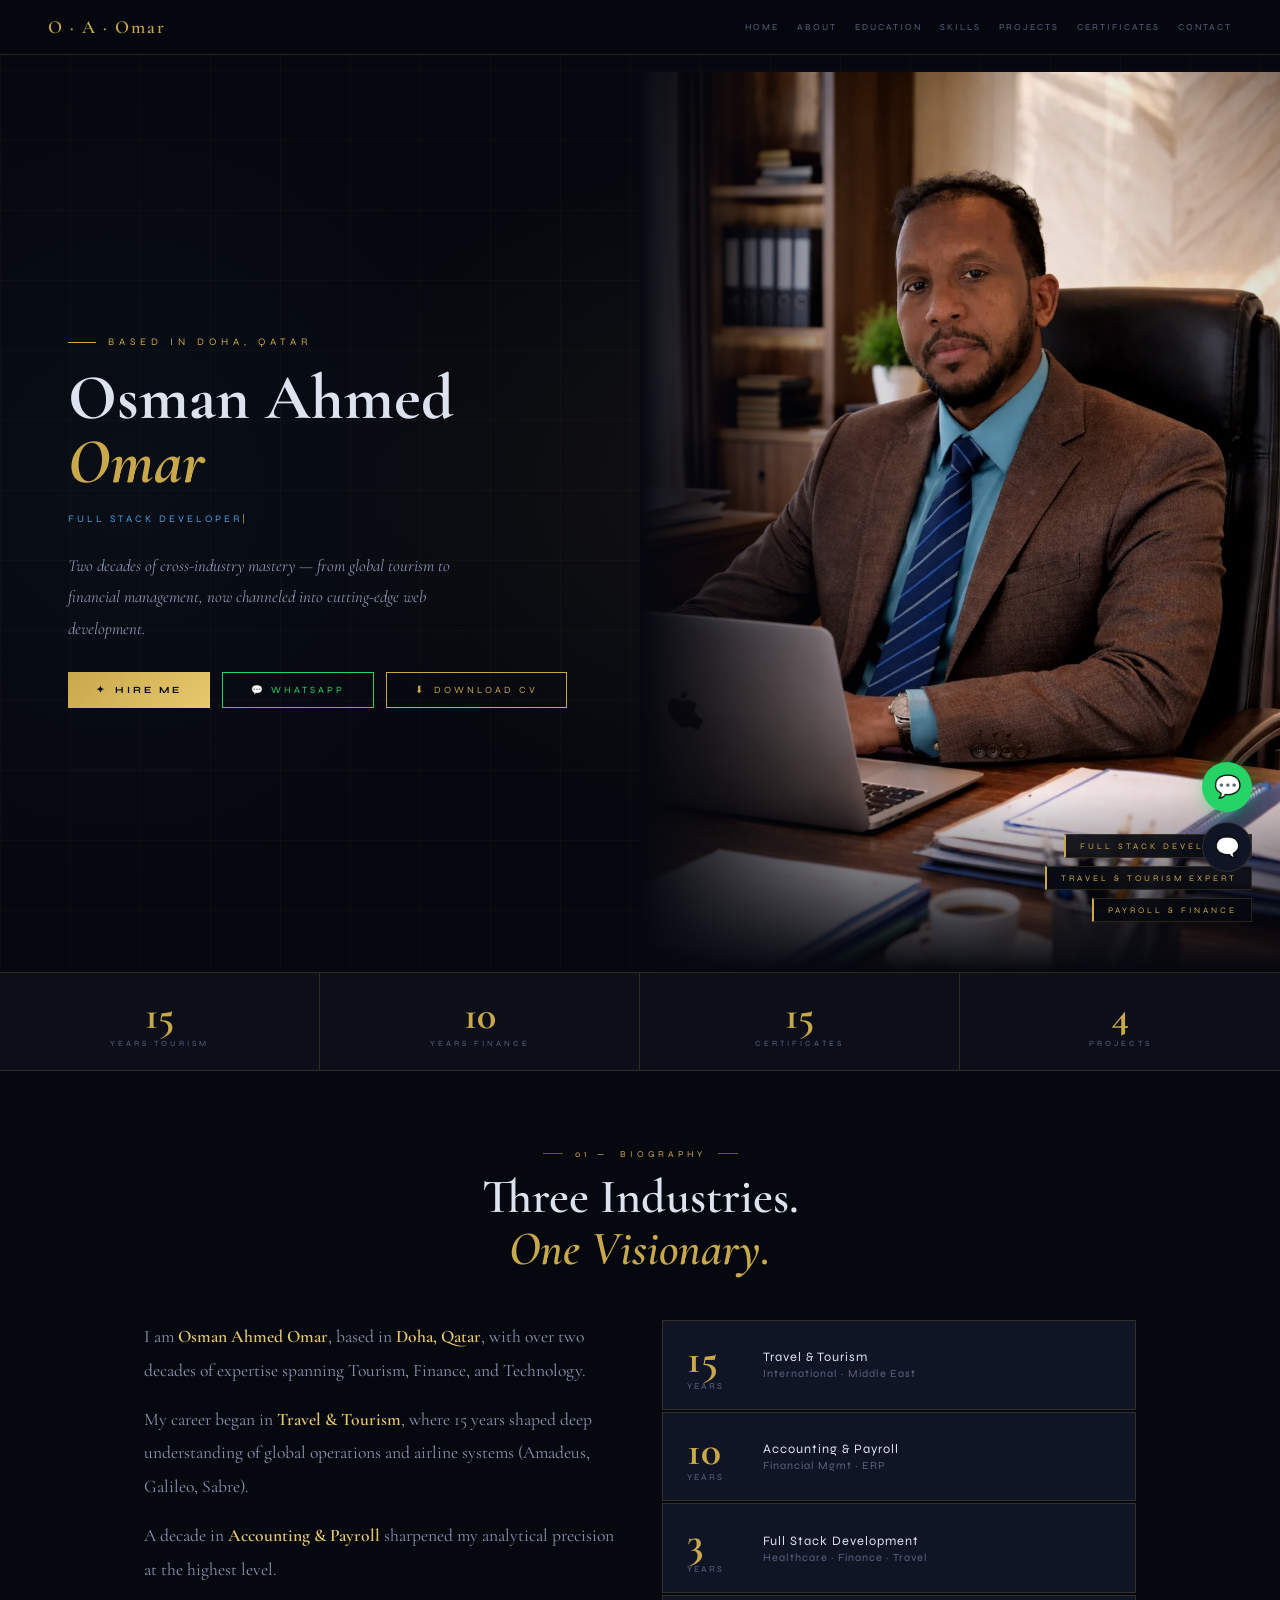
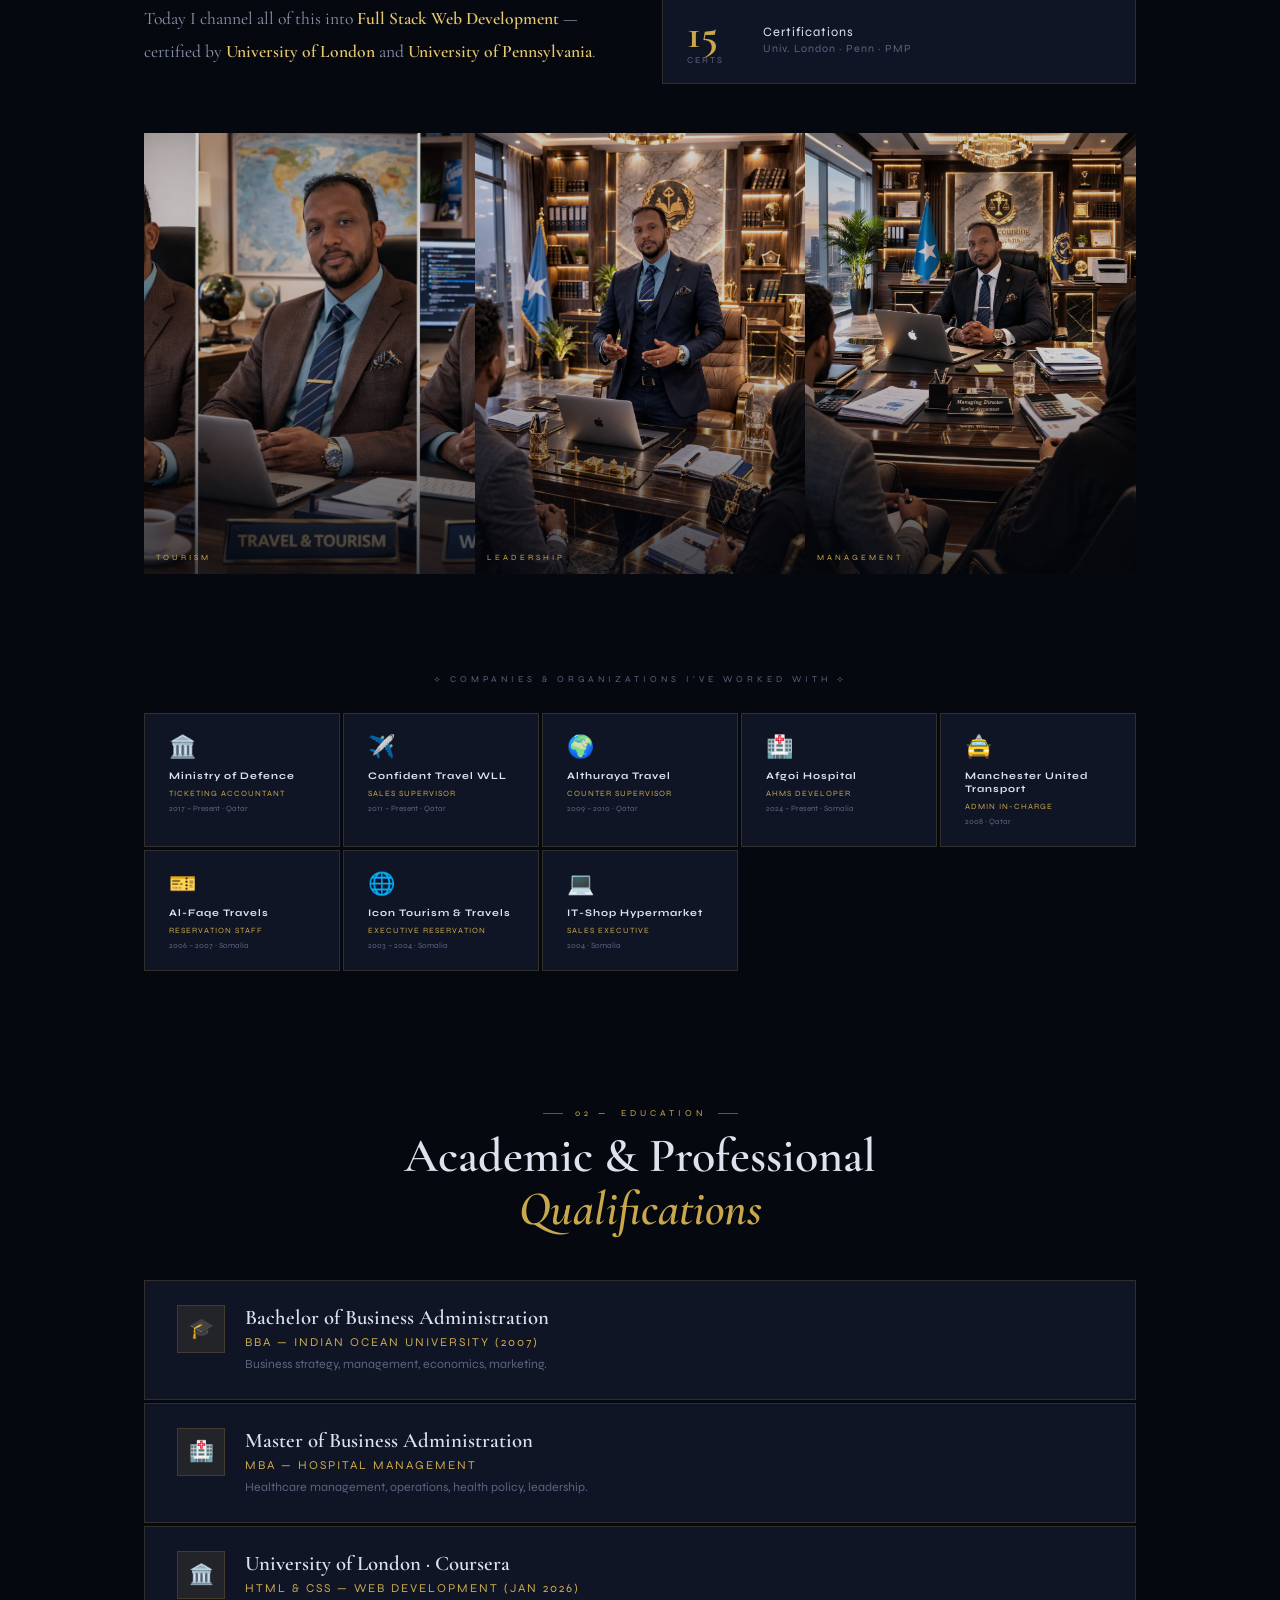
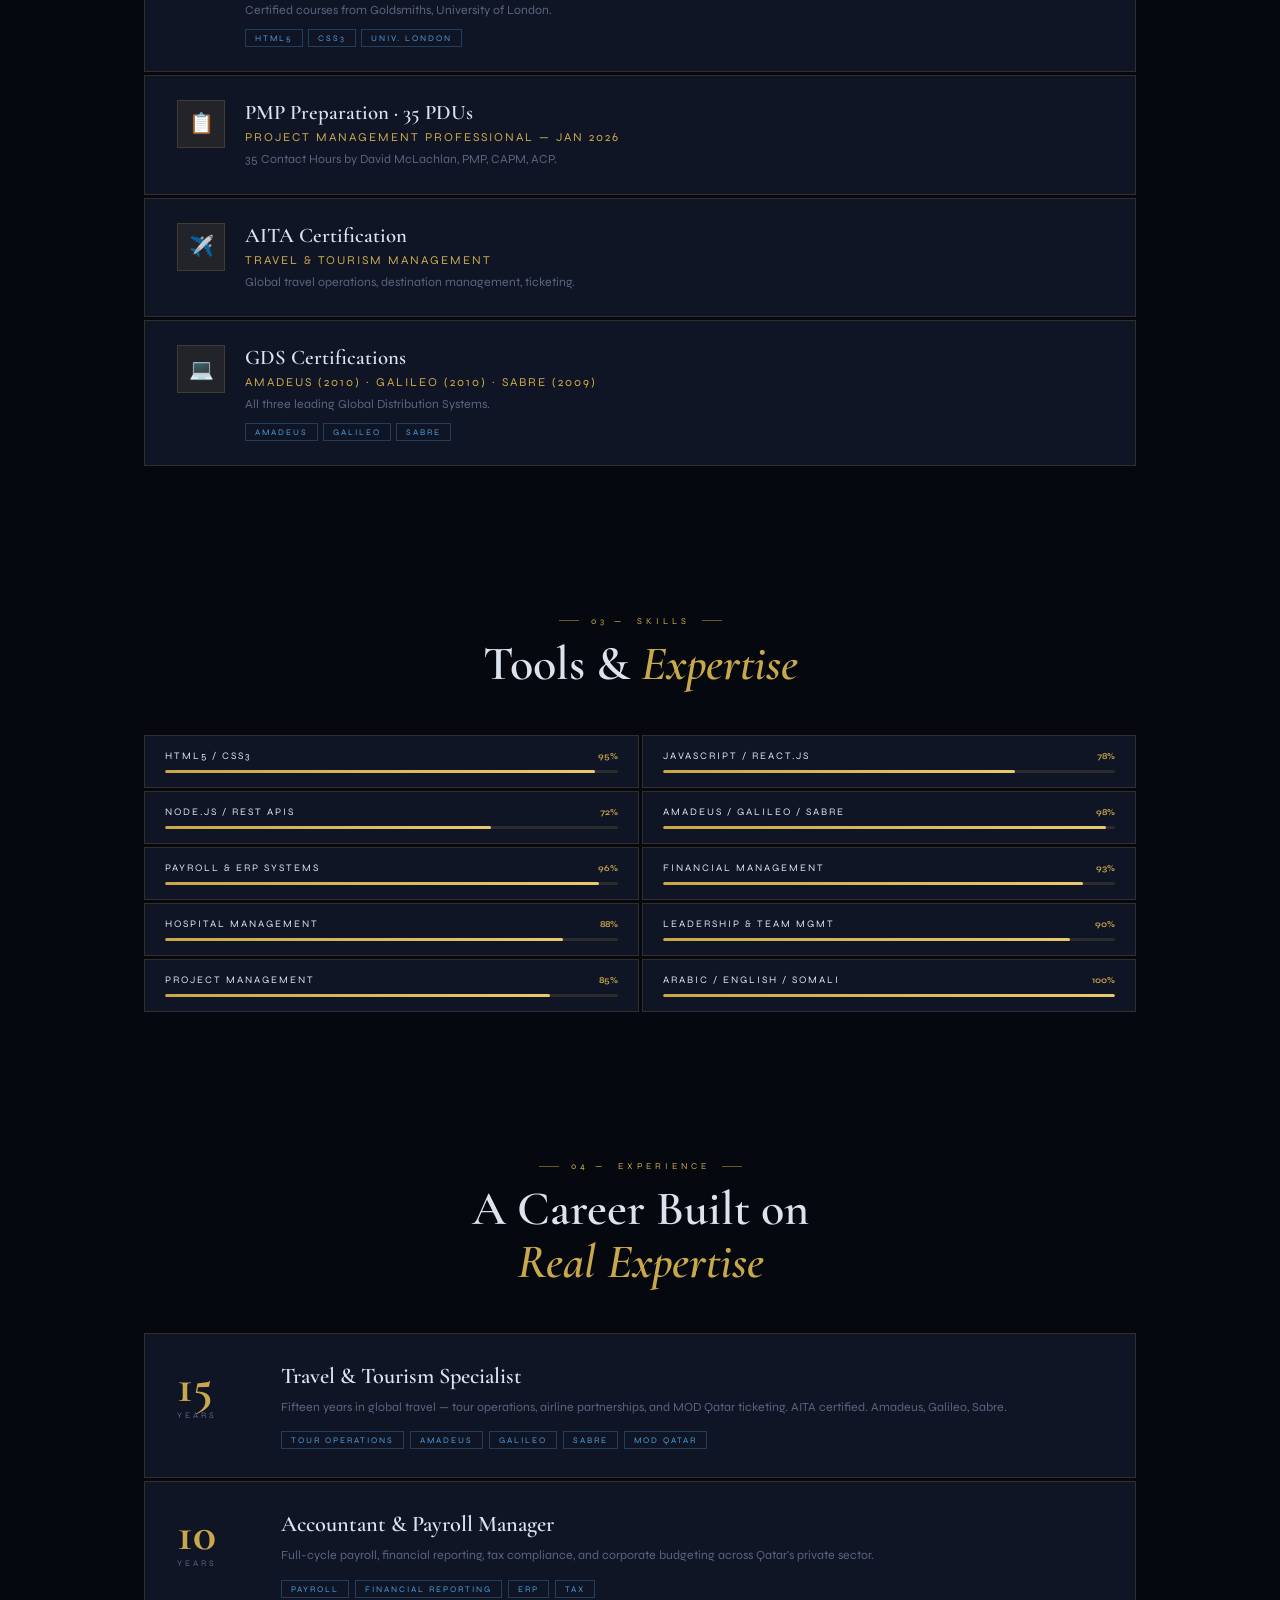
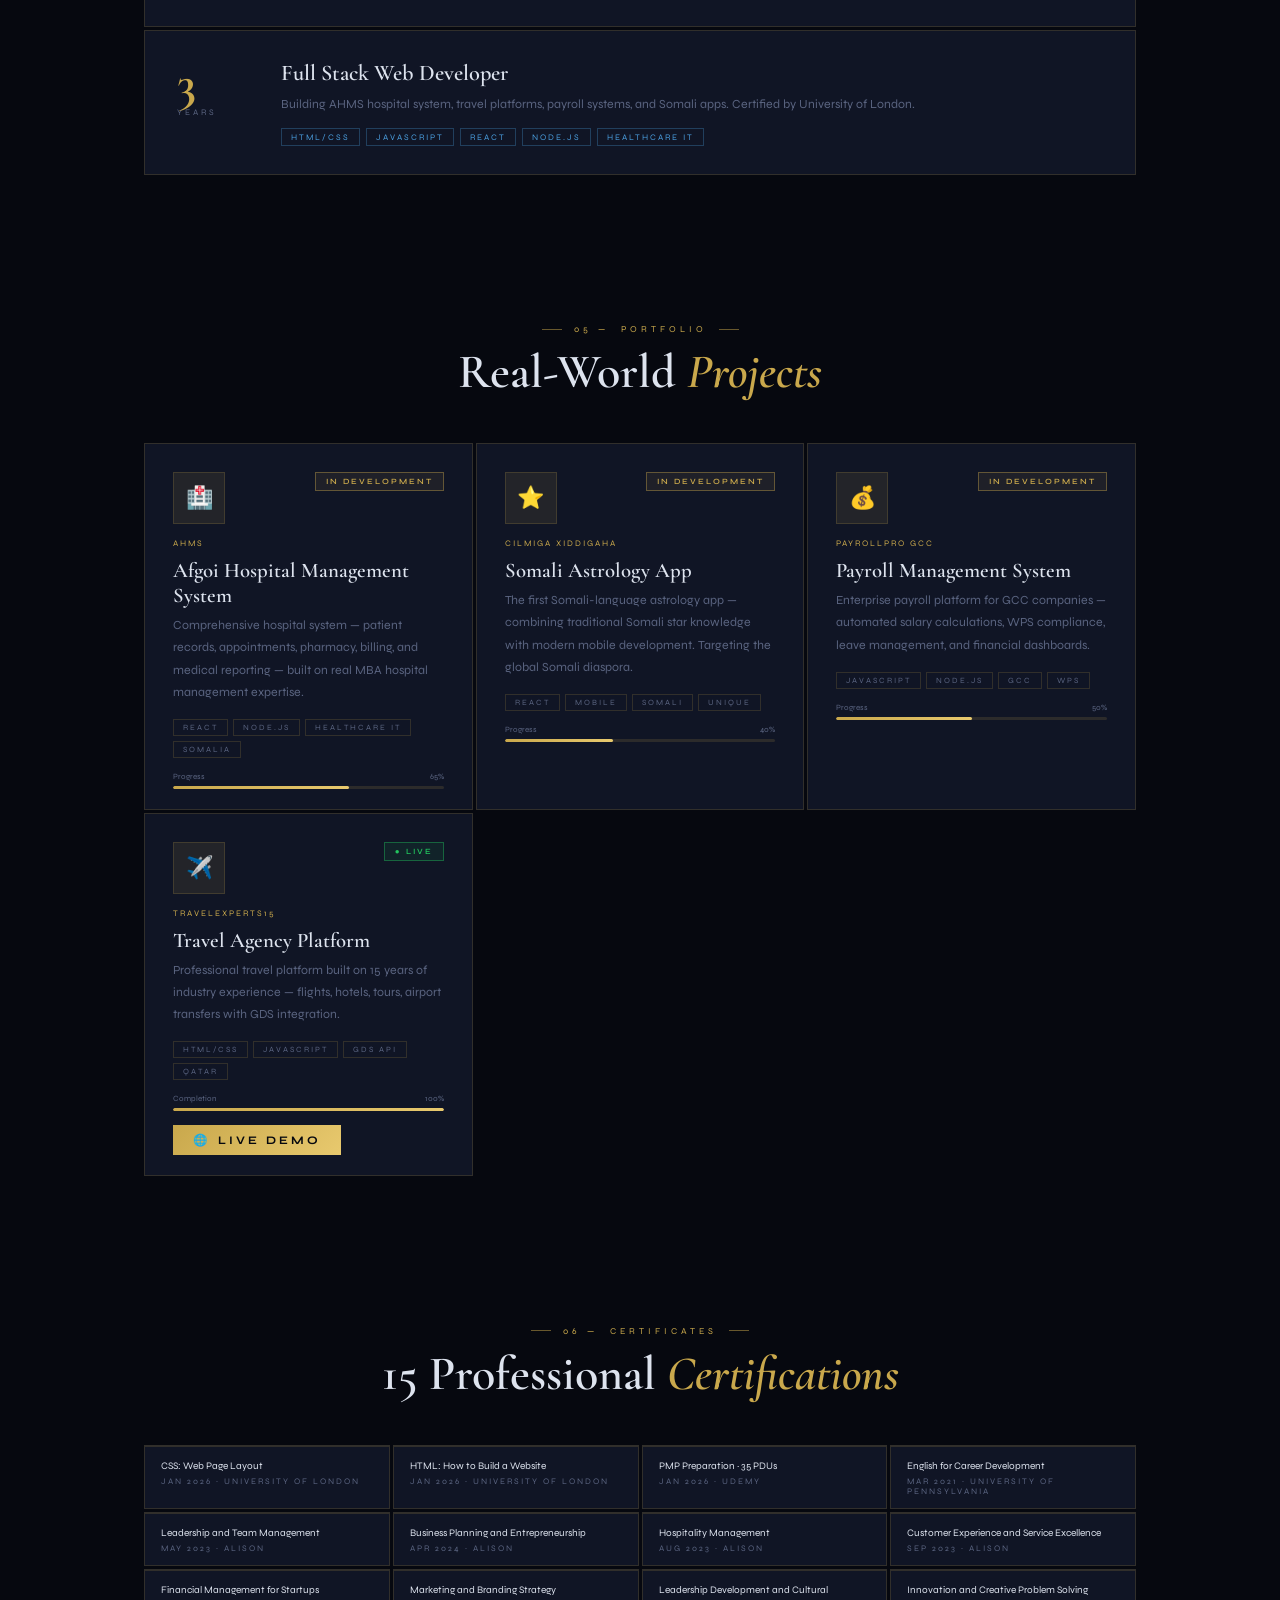
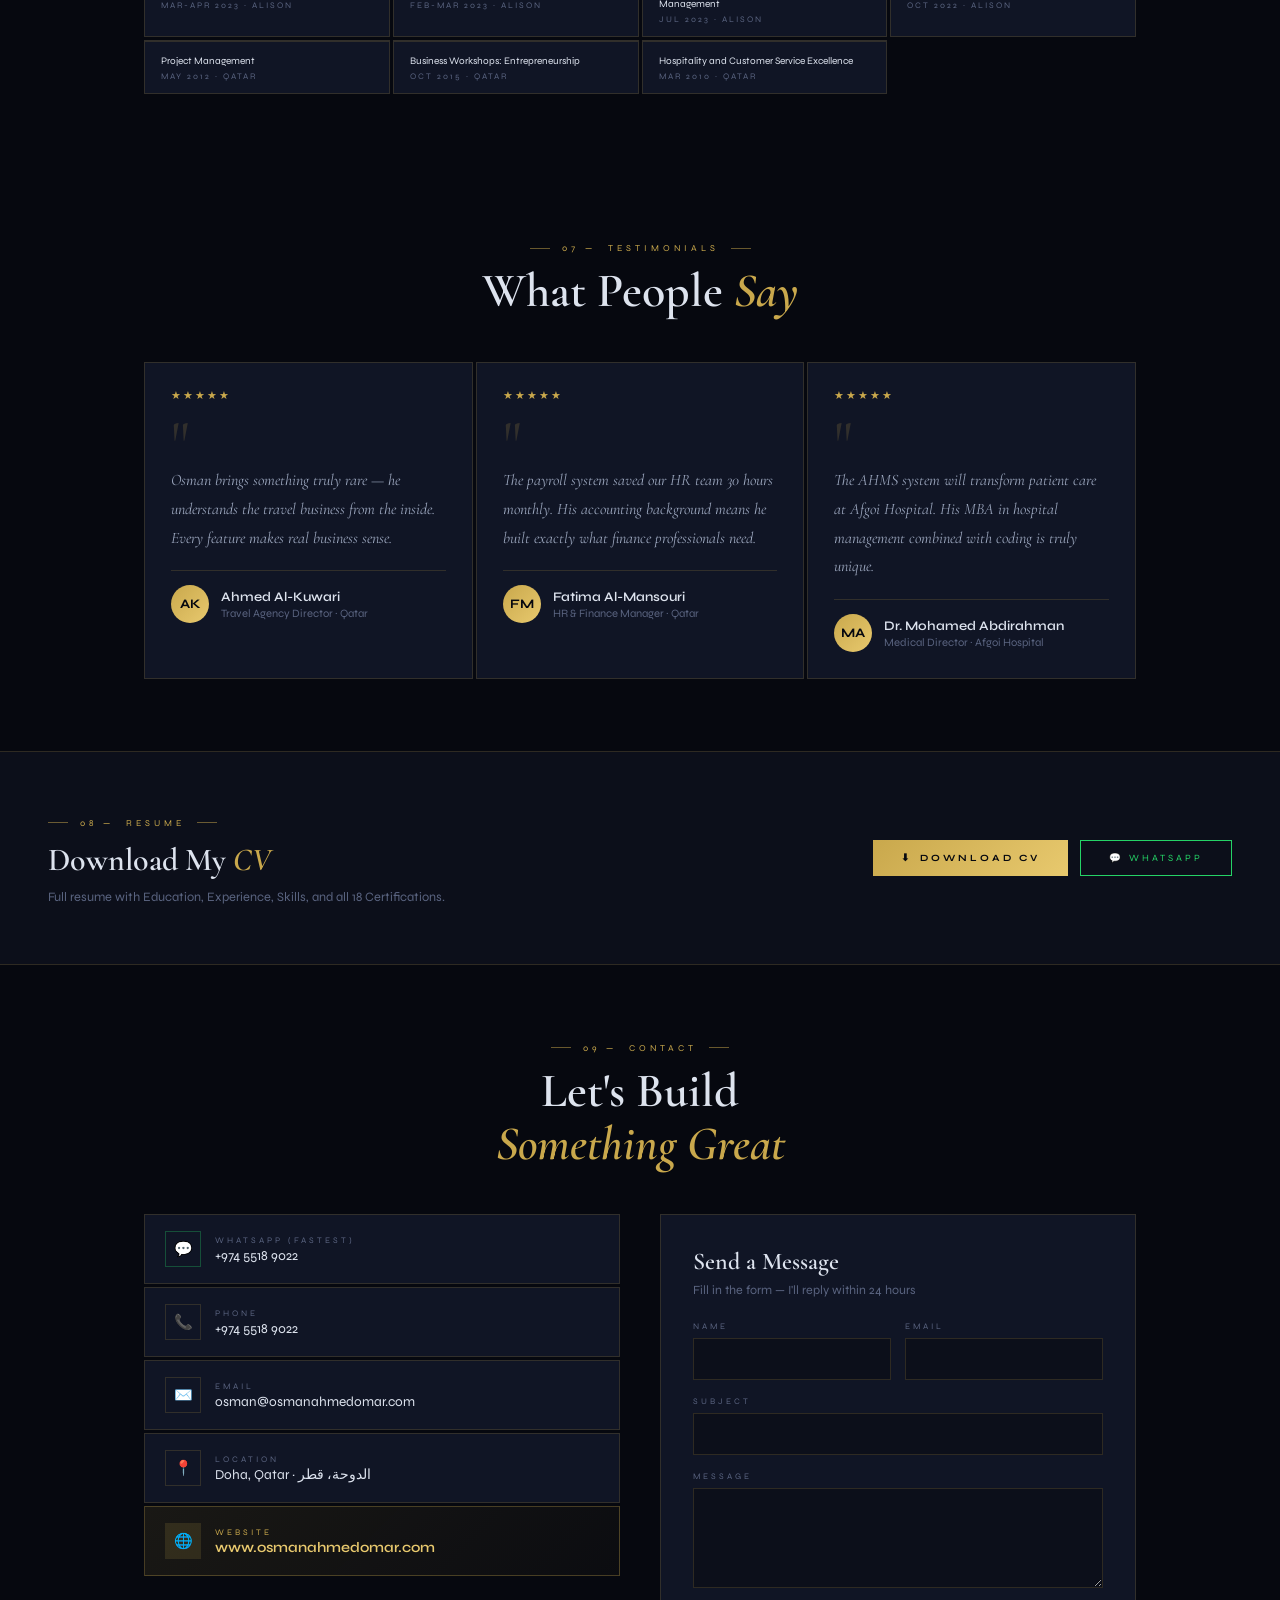
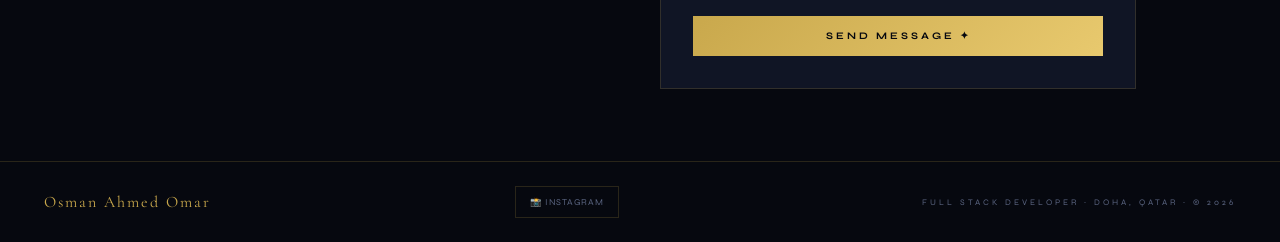
==== index.html @ 2b47d5b3 "Remove duplicate WhatsApp from footer — floating button is sufficient Co-Authored-By: Claude Sonnet " ====
<!DOCTYPE html>
<html lang="en" id="htmlRoot">
<head>
<meta charset="UTF-8">
<meta name="viewport" content="width=device-width,initial-scale=1.0">
<title>Osman Ahmed Omar | Full Stack Developer — Doha, Qatar</title>
<meta name="description" content="Osman Ahmed Omar — Full Stack Developer, Travel & Tourism Expert, and Finance Specialist based in Doha, Qatar. 20+ years of cross-industry expertise.">
<meta name="keywords" content="Osman Ahmed Omar, Full Stack Developer, Qatar, Doha, Travel Tourism, Payroll, Hospital Management, AHMS, Web Developer">
<meta name="author" content="Osman Ahmed Omar">
<meta property="og:title" content="Osman Ahmed Omar | Full Stack Developer — Doha, Qatar">
<meta property="og:description" content="Two decades of cross-industry mastery — Tourism, Finance, and cutting-edge Web Development. Based in Doha, Qatar.">
<meta property="og:type" content="website">
<meta property="og:url" content="https://travelexperts15-com.github.io/osman-portfolio/">
<meta name="twitter:card" content="summary">
<meta name="twitter:title" content="Osman Ahmed Omar | Full Stack Developer">
<meta name="twitter:description" content="Full Stack Developer · Travel Expert · Finance Specialist — Doha, Qatar">
<link rel="icon" href="favicon.svg" type="image/svg+xml">
<link href="https://fonts.googleapis.com/css2?family=Cormorant+Garamond:ital,wght@0,300;0,400;0,600;0,700;1,400&family=Syne:wght@400;600;700;800&family=Tajawal:wght@300;400;500;700&display=swap" rel="stylesheet">
<link rel="stylesheet" href="styles.css">
</head>
<body>

<!-- LOADER -->
<div id="loader"><div class="loader-ring"></div></div>

<!-- SCROLL TO TOP -->
<button id="scrollTop" onclick="window.scrollTo({top:0,behavior:'smooth'})" title="Back to top">▲</button>

<!-- BOTTOM ACTION BUTTONS -->
<div class="bottom-actions">
  <a class="bottom-wa" href="https://wa.me/97455189022" target="_blank" title="WhatsApp">💬</a>
  <button class="bottom-chat" id="chatBubble" onclick="toggleChat()" title="Live Chat">🗨️</button>
</div>

<!-- LIVE CHAT WIDGET -->
<div class="chat-widget" id="chatWidget">
  <div class="chat-head">
    <div class="chat-avatar">👨‍💻</div>
    <div class="chat-name-wrap">
      <div class="chat-name">Osman Ahmed Omar</div>
      <div class="chat-online" id="chatOnlineStatus">
        <span class="en">Online Now</span>
        <span class="ar">متصل الآن</span>
      </div>
    </div>
    <button class="chat-x" onclick="toggleChat()">✕</button>
  </div>
  <div class="chat-quick-wrap" id="chatQuick">
    <button class="chat-qbtn" onclick="quickSend('Hi Osman! 👋')"><span class="en">Say Hi</span><span class="ar">مرحبا</span></button>
    <button class="chat-qbtn" onclick="quickSend('I need a website')"><span class="en">Need Website</span><span class="ar">أحتاج موقع</span></button>
    <button class="chat-qbtn" onclick="quickSend('Tell me about AHMS')"><span class="en">About AHMS</span><span class="ar">عن AHMS</span></button>
    <button class="chat-qbtn" onclick="quickSend('What are your rates?')"><span class="en">Pricing</span><span class="ar">الأسعار</span></button>
  </div>
  <div class="chat-msgs" id="chatMsgs">
    <div class="chat-msg bot">
      <span class="en">👋 Hi! I'm Osman. How can I help you today?</span>
      <span class="ar">👋 مرحباً! أنا عثمان. كيف يمكنني مساعدتك اليوم؟</span>
    </div>
    <div class="chat-msg bot">
      <span class="en">Ask me about my projects, services, or pricing!</span>
      <span class="ar">اسألني عن مشاريعي أو خدماتي أو الأسعار!</span>
    </div>
  </div>
  <div class="chat-inp-wrap">
    <input class="chat-inp" id="chatInp" placeholder="Type a message..." onkeydown="if(event.key==='Enter')sendChat()">
    <button class="chat-send" onclick="sendChat()">➤</button>
  </div>
</div>

<!-- HIRE MODAL -->
<div class="modal-overlay" id="hireModal" onclick="closeHireOutside(event)">
  <div class="modal-box">
    <div class="modal-header">
      <div class="modal-title">
        <span class="en">Let's <em>Work Together</em></span>
        <span class="ar">لنعمل <em>معاً</em></span>
      </div>
      <div class="modal-sub">
        <span class="en">Tell me about your project and I'll reply within 24 hours</span>
        <span class="ar">أخبرني عن مشروعك وسأرد خلال 24 ساعة</span>
      </div>
      <button class="modal-close" onclick="closeHire()">✕</button>
    </div>
    <div class="modal-body">
      <div id="hireForm">
        <div class="form-group">
          <label class="form-label"><span class="en">Your Name</span><span class="ar">اسمك</span></label>
          <input class="form-input" id="hfName" type="text">
        </div>
        <div class="form-group">
          <label class="form-label"><span class="en">Email</span><span class="ar">البريد</span></label>
          <input class="form-input" id="hfEmail" type="email">
        </div>
        <div class="form-group">
          <label class="form-label"><span class="en">Project Type</span><span class="ar">نوع المشروع</span></label>
          <select class="modal-select" id="hfType">
            <option value=""><span class="en">-- Select --</span></option>
            <option>Website / Web App</option>
            <option>Hospital Management System</option>
            <option>Payroll / Finance System</option>
            <option>Travel Platform</option>
            <option>Mobile App</option>
            <option>Consulting</option>
            <option>Other</option>
          </select>
        </div>
        <div class="form-group">
          <label class="form-label"><span class="en">Budget</span><span class="ar">الميزانية</span></label>
          <select class="modal-select" id="hfBudget">
            <option value=""><span class="en">-- Select --</span></option>
            <option>Under $500</option>
            <option>$500 – $2,000</option>
            <option>$2,000 – $5,000</option>
            <option>$5,000 – $10,000</option>
            <option>$10,000+</option>
          </select>
        </div>
        <div class="form-group">
          <label class="form-label"><span class="en">Message</span><span class="ar">الرسالة</span></label>
          <textarea class="form-input form-textarea" id="hfMsg" style="min-height:90px;resize:vertical;"></textarea>
        </div>
        <button class="form-submit" onclick="submitHire()">
          <span class="en">Send Request ✦</span>
          <span class="ar">إرسال الطلب ✦</span>
        </button>
      </div>
      <div class="modal-success" id="hireSuccess">
        <div class="modal-success-icon">🎉</div>
        <div class="modal-success-title"><span class="en">Request Sent!</span><span class="ar">تم الإرسال!</span></div>
        <div class="modal-success-text">
          <span class="en">Thank you! Osman will contact you within 24 hours.</span>
          <span class="ar">شكراً! سيتواصل معك عثمان خلال 24 ساعة.</span>
        </div>
        <br><br>
        <a href="https://wa.me/97455189022" target="_blank" class="btn-green" style="display:inline-flex;justify-content:center;">💬 WhatsApp</a>
      </div>
    </div>
  </div>
</div>


<!-- NAV -->
<nav id="navbar">
  <div class="nav-logo">O · A · Omar</div>
  <div class="nav-links" id="navLinks">
    <a href="#home" onclick="closeNav()"><span class="en">Home</span><span class="ar">الرئيسية</span></a>
    <a href="#about" onclick="closeNav()"><span class="en">About</span><span class="ar">عن</span></a>
    <a href="#education" onclick="closeNav()"><span class="en">Education</span><span class="ar">تعليم</span></a>
    <a href="#skills" onclick="closeNav()"><span class="en">Skills</span><span class="ar">مهارات</span></a>
    <a href="#projects" onclick="closeNav()"><span class="en">Projects</span><span class="ar">مشاريع</span></a>
    <a href="#certificates" onclick="closeNav()"><span class="en">Certificates</span><span class="ar">شهادات</span></a>
    <a href="#contact" onclick="closeNav()"><span class="en">Contact</span><span class="ar">تواصل</span></a>
  </div>
  <button class="nav-hamburger" id="navHamburger" onclick="toggleNav()" aria-label="Menu">
    <span></span><span></span><span></span>
  </button>
</nav>

<!-- HERO -->
<section class="hero" id="home">
  <div class="hero-bg"></div>
  <div class="hero-left">
    <div class="hero-eyebrow"><span class="en">Based in Doha, Qatar</span><span class="ar">الدوحة، قطر</span></div>
    <h1 class="hero-name">Osman Ahmed<span>Omar</span></h1>
    <div class="hero-title">
      <span id="typewriter"></span><span class="typewriter-cursor">|</span>
    </div>
    <p class="hero-bio">
      <span class="en">Two decades of cross-industry mastery — from global tourism to financial management, now channeled into cutting-edge web development.</span>
      <span class="ar">عقدان من الخبرة المتعددة — من السياحة الدولية إلى الإدارة المالية، والآن في تطوير الويب الحديث.</span>
    </p>
    <div class="hero-cta">
      <button class="btn-gold" onclick="openHire()">✦ <span class="en">Hire Me</span><span class="ar">وظفني</span></button>
      <a href="https://wa.me/97455189022" target="_blank" class="btn-green">💬 WhatsApp</a>
      <a href="#cv-download" class="btn-ghost">⬇ <span class="en">Download CV</span><span class="ar">تحميل السيرة</span></a>
    </div>
  </div>
  <div class="hero-right">
    <img src="images/profile.webp" alt="Osman Ahmed Omar">
    <div class="photo-badges">
      <div class="photo-badge"><span class="en">Full Stack Developer</span><span class="ar">مطور ويب متكامل</span></div>
      <div class="photo-badge"><span class="en">Travel &amp; Tourism Expert</span><span class="ar">خبير سياحة وسفر</span></div>
      <div class="photo-badge"><span class="en">Payroll &amp; Finance</span><span class="ar">متخصص مالي</span></div>
    </div>
  </div>
</section>

<!-- COUNTER -->
<div class="counter-strip">
  <div class="counter-cell"><span class="counter-num" data-target="15">0</span><div class="counter-label"><span class="en">Years Tourism</span><span class="ar">سنة سياحة</span></div></div>
  <div class="counter-cell"><span class="counter-num" data-target="10">0</span><div class="counter-label"><span class="en">Years Finance</span><span class="ar">سنة مالية</span></div></div>
  <div class="counter-cell"><span class="counter-num" data-target="15">0</span><div class="counter-label"><span class="en">Certificates</span><span class="ar">شهادة</span></div></div>
  <div class="counter-cell"><span class="counter-num" data-target="4">0</span><div class="counter-label"><span class="en">Projects</span><span class="ar">مشروع</span></div></div>
</div>

<!-- ABOUT -->
<section class="section" id="about">
  <div class="container">
    <div class="section-header reveal">
      <div class="section-tag">01 — <span class="en">Biography</span><span class="ar">السيرة</span></div>
      <h2 class="section-title"><span class="en">Three Industries.<br><em>One Visionary.</em></span><span class="ar">ثلاثة قطاعات.<br><em>رؤية واحدة.</em></span></h2>
    </div>
    <div class="bio-grid">
      <div class="bio-text reveal d1">
        <p><span class="en">I am <strong>Osman Ahmed Omar</strong>, based in <strong>Doha, Qatar</strong>, with over two decades of expertise spanning Tourism, Finance, and Technology.</span><span class="ar">أنا <strong>عثمان أحمد عمر</strong>، مقيم في <strong>الدوحة، قطر</strong>، مع أكثر من عقدين من الخبرة في السياحة والمالية والتكنولوجيا.</span></p>
        <p><span class="en">My career began in <strong>Travel &amp; Tourism</strong>, where 15 years shaped deep understanding of global operations and airline systems (Amadeus, Galileo, Sabre).</span><span class="ar">بدأت مسيرتي في <strong>السياحة والسفر</strong>، حيث شكّلت 15 عاماً فهماً عميقاً للعمليات العالمية وأنظمة الطيران (أماديوس، جاليليو، سابر).</span></p>
        <p><span class="en">A decade in <strong>Accounting &amp; Payroll</strong> sharpened my analytical precision at the highest level.</span><span class="ar">عشر سنوات في <strong>المحاسبة وإدارة الرواتب</strong> صقلت دقتي التحليلية على أعلى مستوى.</span></p>
        <p><span class="en">Today I channel all of this into <strong>Full Stack Web Development</strong> — certified by <strong>University of London</strong> and <strong>University of Pennsylvania</strong>.</span><span class="ar">اليوم أوظف كل هذا في <strong>تطوير الويب الشامل</strong> — معتمد من <strong>جامعة لندن</strong> و<strong>جامعة بنسلفانيا</strong>.</span></p>
      </div>
      <div class="bio-stats reveal d2">
        <div class="stat-card"><div><div class="stat-num">15</div><div class="stat-yrs"><span class="en">Years</span><span class="ar">سنة</span></div></div><div><div class="stat-title"><span class="en">Travel &amp; Tourism</span><span class="ar">السياحة والسفر</span></div><div class="stat-sub">International · Middle East</div></div></div>
        <div class="stat-card"><div><div class="stat-num">10</div><div class="stat-yrs"><span class="en">Years</span><span class="ar">سنة</span></div></div><div><div class="stat-title"><span class="en">Accounting &amp; Payroll</span><span class="ar">المحاسبة والرواتب</span></div><div class="stat-sub">Financial Mgmt · ERP</div></div></div>
        <div class="stat-card"><div><div class="stat-num">3</div><div class="stat-yrs"><span class="en">Years</span><span class="ar">سنة</span></div></div><div><div class="stat-title"><span class="en">Full Stack Development</span><span class="ar">تطوير الويب</span></div><div class="stat-sub">Healthcare · Finance · Travel</div></div></div>
        <div class="stat-card"><div><div class="stat-num">15</div><div class="stat-yrs"><span class="en">Certs</span><span class="ar">شهادة</span></div></div><div><div class="stat-title"><span class="en">Certifications</span><span class="ar">الشهادات المهنية</span></div><div class="stat-sub">Univ. London · Penn · PMP</div></div></div>
      </div>
    </div>
    <div class="gallery-grid reveal">
      <div class="gallery-item"><img src="images/img-003.webp" style="object-position:50% top;"><div class="gallery-caption"><span class="en">Tourism</span><span class="ar">سياحة</span></div></div>
      <div class="gallery-item"><img src="images/img-004.webp" style="object-position:center 20%;"><div class="gallery-caption"><span class="en">Leadership</span><span class="ar">قيادة</span></div></div>
      <div class="gallery-item"><img src="images/img-005.webp" style="object-position:center 15%;"><div class="gallery-caption"><span class="en">Management</span><span class="ar">إدارة</span></div></div>
    </div>
  </div>
</section>

<!-- COMPANIES -->
<section class="section">
  <div class="container">
    <div class="companies-section">
      <div class="companies-label"><span class="en">⟡ Companies & Organizations I've Worked With ⟡</span><span class="ar">⟡ الشركات والمؤسسات التي عملت معها ⟡</span></div>
      <div class="companies-grid">
        <div class="company-card"><div class="company-icon">🏛️</div><div class="company-name">Ministry of Defence</div><div class="company-role"><span class="en">Ticketing Accountant</span><span class="ar">محاسب تذاكر</span></div><div class="company-years">2017 – Present · Qatar</div></div>
        <div class="company-card"><div class="company-icon">✈️</div><div class="company-name">Confident Travel WLL</div><div class="company-role"><span class="en">Sales Supervisor</span><span class="ar">مشرف مبيعات</span></div><div class="company-years">2011 – Present · Qatar</div></div>
        <div class="company-card"><div class="company-icon">🌍</div><div class="company-name">Althuraya Travel</div><div class="company-role"><span class="en">Counter Supervisor</span><span class="ar">مشرف كاونتر</span></div><div class="company-years">2009 – 2010 · Qatar</div></div>
        <div class="company-card"><div class="company-icon">🏥</div><div class="company-name">Afgoi Hospital</div><div class="company-role"><span class="en">AHMS Developer</span><span class="ar">مطور نظام المستشفى</span></div><div class="company-years">2024 – Present · Somalia</div></div>
        <div class="company-card"><div class="company-icon">🚖</div><div class="company-name">Manchester United Transport</div><div class="company-role"><span class="en">Admin In-Charge</span><span class="ar">مسؤول إداري</span></div><div class="company-years">2008 · Qatar</div></div>
        <div class="company-card"><div class="company-icon">🎫</div><div class="company-name">Al-Faqe Travels</div><div class="company-role"><span class="en">Reservation Staff</span><span class="ar">موظف حجوزات</span></div><div class="company-years">2006 – 2007 · Somalia</div></div>
        <div class="company-card"><div class="company-icon">🌐</div><div class="company-name">Icon Tourism & Travels</div><div class="company-role"><span class="en">Executive Reservation</span><span class="ar">تنفيذي حجوزات</span></div><div class="company-years">2003 – 2004 · Somalia</div></div>
        <div class="company-card"><div class="company-icon">💻</div><div class="company-name">IT-Shop Hypermarket</div><div class="company-role"><span class="en">Sales Executive</span><span class="ar">مندوب مبيعات</span></div><div class="company-years">2004 · Somalia</div></div>
      </div>
    </div>
  </div>
</section>

<!-- EDUCATION -->
<section class="section" id="education">
  <div class="container">
    <div class="section-header reveal">
      <div class="section-tag">02 — <span class="en">Education</span><span class="ar">التعليم</span></div>
      <h2 class="section-title"><span class="en">Academic & Professional<br><em>Qualifications</em></span><span class="ar">المؤهلات الأكاديمية<br><em>والمهنية</em></span></h2>
    </div>
    <div class="edu-grid">
      <div class="edu-card reveal d1"><div class="edu-icon">🎓</div><div><div class="edu-degree"><span class="en">Bachelor of Business Administration</span><span class="ar">بكالوريوس إدارة الأعمال</span></div><div class="edu-field">BBA — Indian Ocean University (2007)</div><div class="edu-desc"><span class="en">Business strategy, management, economics, marketing.</span><span class="ar">استراتيجية الأعمال والإدارة والاقتصاد والتسويق.</span></div></div></div>
      <div class="edu-card reveal d2"><div class="edu-icon">🏥</div><div><div class="edu-degree"><span class="en">Master of Business Administration</span><span class="ar">ماجستير إدارة المستشفيات</span></div><div class="edu-field">MBA — Hospital Management</div><div class="edu-desc"><span class="en">Healthcare management, operations, health policy, leadership.</span><span class="ar">إدارة الرعاية الصحية والعمليات والسياسة الصحية.</span></div></div></div>
      <div class="edu-card reveal d1"><div class="edu-icon">🏛️</div><div><div class="edu-degree"><span class="en">University of London · Coursera</span><span class="ar">جامعة لندن · كورسيرا</span></div><div class="edu-field">HTML & CSS — Web Development (Jan 2026)</div><div class="edu-desc"><span class="en">Certified courses from Goldsmiths, University of London.</span><span class="ar">دورات معتمدة من جامعة لندن (غولدسميث).</span></div><div class="edu-tags"><span class="edu-tag">HTML5</span><span class="edu-tag">CSS3</span><span class="edu-tag">Univ. London</span></div></div></div>
      <div class="edu-card reveal d2"><div class="edu-icon">📋</div><div><div class="edu-degree"><span class="en">PMP Preparation · 35 PDUs</span><span class="ar">تحضير PMP · 35 ساعة</span></div><div class="edu-field">Project Management Professional — Jan 2026</div><div class="edu-desc"><span class="en">35 Contact Hours by David McLachlan, PMP, CAPM, ACP.</span><span class="ar">35 ساعة تدريبية بواسطة David McLachlan PMP.</span></div></div></div>
      <div class="edu-card reveal d1"><div class="edu-icon">✈️</div><div><div class="edu-degree"><span class="en">AITA Certification</span><span class="ar">شهادة AITA</span></div><div class="edu-field">Travel & Tourism Management</div><div class="edu-desc"><span class="en">Global travel operations, destination management, ticketing.</span><span class="ar">عمليات السفر الدولية وإدارة الوجهات والتذاكر.</span></div></div></div>
      <div class="edu-card reveal d2"><div class="edu-icon">💻</div><div><div class="edu-degree"><span class="en">GDS Certifications</span><span class="ar">شهادات أنظمة GDS</span></div><div class="edu-field">Amadeus (2010) · Galileo (2010) · Sabre (2009)</div><div class="edu-desc"><span class="en">All three leading Global Distribution Systems.</span><span class="ar">أنظمة التوزيع العالمية الثلاثة الرائدة.</span></div><div class="edu-tags"><span class="edu-tag">Amadeus</span><span class="edu-tag">Galileo</span><span class="edu-tag">Sabre</span></div></div></div>
    </div>
  </div>
</section>

<!-- SKILLS -->
<section class="section skills-section" id="skills">
  <div class="container">
    <div class="section-header reveal">
      <div class="section-tag">03 — <span class="en">Skills</span><span class="ar">المهارات</span></div>
      <h2 class="section-title"><span class="en">Tools & <em>Expertise</em></span><span class="ar">الأدوات و<em>الخبرات</em></span></h2>
    </div>
    <div class="skills-bars" id="skillsBars">
      <div class="skill-bar-item"><div class="skill-bar-header"><span class="skill-bar-name">HTML5 / CSS3</span><span class="skill-bar-pct">95%</span></div><div class="skill-bar-track"><div class="skill-bar-fill" data-width="95"></div></div></div>
      <div class="skill-bar-item"><div class="skill-bar-header"><span class="skill-bar-name">JavaScript / React.js</span><span class="skill-bar-pct">78%</span></div><div class="skill-bar-track"><div class="skill-bar-fill" data-width="78"></div></div></div>
      <div class="skill-bar-item"><div class="skill-bar-header"><span class="skill-bar-name">Node.js / REST APIs</span><span class="skill-bar-pct">72%</span></div><div class="skill-bar-track"><div class="skill-bar-fill" data-width="72"></div></div></div>
      <div class="skill-bar-item"><div class="skill-bar-header"><span class="skill-bar-name">Amadeus / Galileo / Sabre</span><span class="skill-bar-pct">98%</span></div><div class="skill-bar-track"><div class="skill-bar-fill" data-width="98"></div></div></div>
      <div class="skill-bar-item"><div class="skill-bar-header"><span class="skill-bar-name">Payroll & ERP Systems</span><span class="skill-bar-pct">96%</span></div><div class="skill-bar-track"><div class="skill-bar-fill" data-width="96"></div></div></div>
      <div class="skill-bar-item"><div class="skill-bar-header"><span class="skill-bar-name">Financial Management</span><span class="skill-bar-pct">93%</span></div><div class="skill-bar-track"><div class="skill-bar-fill" data-width="93"></div></div></div>
      <div class="skill-bar-item"><div class="skill-bar-header"><span class="skill-bar-name">Hospital Management</span><span class="skill-bar-pct">88%</span></div><div class="skill-bar-track"><div class="skill-bar-fill" data-width="88"></div></div></div>
      <div class="skill-bar-item"><div class="skill-bar-header"><span class="skill-bar-name">Leadership & Team Mgmt</span><span class="skill-bar-pct">90%</span></div><div class="skill-bar-track"><div class="skill-bar-fill" data-width="90"></div></div></div>
      <div class="skill-bar-item"><div class="skill-bar-header"><span class="skill-bar-name">Project Management</span><span class="skill-bar-pct">85%</span></div><div class="skill-bar-track"><div class="skill-bar-fill" data-width="85"></div></div></div>
      <div class="skill-bar-item"><div class="skill-bar-header"><span class="skill-bar-name">Arabic / English / Somali</span><span class="skill-bar-pct">100%</span></div><div class="skill-bar-track"><div class="skill-bar-fill" data-width="100"></div></div></div>
    </div>
  </div>
</section>

<!-- EXPERIENCE -->
<section class="section" id="experience">
  <div class="container">
    <div class="section-header reveal">
      <div class="section-tag">04 — <span class="en">Experience</span><span class="ar">الخبرة</span></div>
      <h2 class="section-title"><span class="en">A Career Built on<br><em>Real Expertise</em></span><span class="ar">مسيرة مبنية على<br><em>خبرة حقيقية</em></span></h2>
    </div>
    <div class="exp-grid">
      <div class="exp-card reveal d1"><div><div class="exp-years">15</div><div class="exp-yrs-label"><span class="en">Years</span><span class="ar">سنة</span></div></div><div><div class="exp-title"><span class="en">Travel & Tourism Specialist</span><span class="ar">متخصص سياحة وسفر</span></div><div class="exp-desc"><span class="en">Fifteen years in global travel — tour operations, airline partnerships, and MOD Qatar ticketing. AITA certified. Amadeus, Galileo, Sabre.</span><span class="ar">خمسة عشر عاماً في السياحة العالمية — عمليات السفر، وزارة الدفاع قطر. معتمد AITA. أماديوس وجاليليو وسابر.</span></div><div class="exp-tags"><span class="exp-tag">Tour Operations</span><span class="exp-tag">Amadeus</span><span class="exp-tag">Galileo</span><span class="exp-tag">Sabre</span><span class="exp-tag">MOD Qatar</span></div></div></div>
      <div class="exp-card reveal d2"><div><div class="exp-years">10</div><div class="exp-yrs-label"><span class="en">Years</span><span class="ar">سنة</span></div></div><div><div class="exp-title"><span class="en">Accountant & Payroll Manager</span><span class="ar">محاسب ومدير رواتب</span></div><div class="exp-desc"><span class="en">Full-cycle payroll, financial reporting, tax compliance, and corporate budgeting across Qatar's private sector.</span><span class="ar">رواتب كاملة، تقارير مالية، امتثال ضريبي وميزانيات الشركات في القطاع الخاص في قطر.</span></div><div class="exp-tags"><span class="exp-tag">Payroll</span><span class="exp-tag">Financial Reporting</span><span class="exp-tag">ERP</span><span class="exp-tag">Tax</span></div></div></div>
      <div class="exp-card reveal d3"><div><div class="exp-years">3</div><div class="exp-yrs-label"><span class="en">Years</span><span class="ar">سنة</span></div></div><div><div class="exp-title"><span class="en">Full Stack Web Developer</span><span class="ar">مطور ويب متكامل</span></div><div class="exp-desc"><span class="en">Building AHMS hospital system, travel platforms, payroll systems, and Somali apps. Certified by University of London.</span><span class="ar">بناء نظام AHMS للمستشفيات، منصات السفر، أنظمة الرواتب. معتمد من جامعة لندن.</span></div><div class="exp-tags"><span class="exp-tag">HTML/CSS</span><span class="exp-tag">JavaScript</span><span class="exp-tag">React</span><span class="exp-tag">Node.js</span><span class="exp-tag">Healthcare IT</span></div></div></div>
    </div>
  </div>
</section>

<!-- PROJECTS -->
<section class="section" id="projects">
  <div class="container">
    <div class="section-header reveal">
      <div class="section-tag">05 — <span class="en">Portfolio</span><span class="ar">المشاريع</span></div>
      <h2 class="section-title"><span class="en">Real-World <em>Projects</em></span><span class="ar">مشاريع <em>حقيقية</em></span></h2>
    </div>
    <div class="projects-grid">
      <div class="project-card reveal d1">
        <div class="project-top">
          <div class="project-header"><div class="project-icon-wrap">🏥</div><span class="proj-badge b-dev"><span class="en">In Development</span><span class="ar">قيد التطوير</span></span></div>
          <div class="project-sub">AHMS</div>
          <div class="project-title"><span class="en">Afgoi Hospital Management System</span><span class="ar">نظام إدارة مستشفى أفغوي</span></div>
          <div class="project-desc"><span class="en">Comprehensive hospital system — patient records, appointments, pharmacy, billing, and medical reporting — built on real MBA hospital management expertise.</span><span class="ar">نظام مستشفى شامل — سجلات المرضى، المواعيد، الصيدلية، الفواتير، والتقارير الطبية — مبني على خبرة حقيقية في إدارة المستشفيات.</span></div>
        </div>
        <div class="project-bottom">
          <div class="project-tags"><span class="project-tag">React</span><span class="project-tag">Node.js</span><span class="project-tag">Healthcare IT</span><span class="project-tag">Somalia</span></div>
          <div class="prog-wrap"><div class="prog-label"><span class="en">Progress</span><span class="ar">التقدم</span><span>65%</span></div><div class="prog-track"><div class="prog-fill" data-width="65"></div></div></div>
        </div>
      </div>
      <div class="project-card reveal d2">
        <div class="project-top">
          <div class="project-header"><div class="project-icon-wrap">⭐</div><span class="proj-badge b-dev"><span class="en">In Development</span><span class="ar">قيد التطوير</span></span></div>
          <div class="project-sub">Cilmiga Xiddigaha</div>
          <div class="project-title"><span class="en">Somali Astrology App</span><span class="ar">تطبيق علم النجوم الصومالي</span></div>
          <div class="project-desc"><span class="en">The first Somali-language astrology app — combining traditional Somali star knowledge with modern mobile development. Targeting the global Somali diaspora.</span><span class="ar">أول تطبيق فلك باللغة الصومالية — يجمع بين علم النجوم الصومالي التقليدي والتطوير الحديث للمغتربين الصوماليين.</span></div>
        </div>
        <div class="project-bottom">
          <div class="project-tags"><span class="project-tag">React</span><span class="project-tag">Mobile</span><span class="project-tag">Somali</span><span class="project-tag">Unique</span></div>
          <div class="prog-wrap"><div class="prog-label"><span class="en">Progress</span><span class="ar">التقدم</span><span>40%</span></div><div class="prog-track"><div class="prog-fill" data-width="40"></div></div></div>
        </div>
      </div>
      <div class="project-card reveal d3">
        <div class="project-top">
          <div class="project-header"><div class="project-icon-wrap">💰</div><span class="proj-badge b-dev"><span class="en">In Development</span><span class="ar">قيد التطوير</span></span></div>
          <div class="project-sub">PayrollPro GCC</div>
          <div class="project-title"><span class="en">Payroll Management System</span><span class="ar">نظام إدارة الرواتب</span></div>
          <div class="project-desc"><span class="en">Enterprise payroll platform for GCC companies — automated salary calculations, WPS compliance, leave management, and financial dashboards.</span><span class="ar">منصة رواتب مؤسسية لشركات الخليج — حسابات تلقائية، امتثال WPS، إدارة الإجازات ولوحات البيانات المالية.</span></div>
        </div>
        <div class="project-bottom">
          <div class="project-tags"><span class="project-tag">JavaScript</span><span class="project-tag">Node.js</span><span class="project-tag">GCC</span><span class="project-tag">WPS</span></div>
          <div class="prog-wrap"><div class="prog-label"><span class="en">Progress</span><span class="ar">التقدم</span><span>50%</span></div><div class="prog-track"><div class="prog-fill" data-width="50"></div></div></div>
        </div>
      </div>
      <div class="project-card reveal d1">
        <div class="project-top">
          <div class="project-header"><div class="project-icon-wrap">✈️</div><span class="proj-badge b-live"><span class="en">● Live</span><span class="ar">● مباشر</span></span></div>
          <div class="project-sub">TravelExperts15</div>
          <div class="project-title"><span class="en">Travel Agency Platform</span><span class="ar">منصة وكالة السفر</span></div>
          <div class="project-desc"><span class="en">Professional travel platform built on 15 years of industry experience — flights, hotels, tours, airport transfers with GDS integration.</span><span class="ar">منصة سفر مهنية مبنية على 15 عاماً من الخبرة — رحلات وفنادق وجولات وتحويلات المطار مع تكامل GDS.</span></div>
        </div>
        <div class="project-bottom">
          <div class="project-tags"><span class="project-tag">HTML/CSS</span><span class="project-tag">JavaScript</span><span class="project-tag">GDS API</span><span class="project-tag">Qatar</span></div>
          <div class="prog-wrap"><div class="prog-label"><span class="en">Completion</span><span class="ar">اكتمال</span><span>100%</span></div><div class="prog-track"><div class="prog-fill" data-width="100"></div></div></div>
          <div style="margin-top:14px;"><a href="https://travelexperts15.com" target="_blank" class="btn-gold" style="font-size:0.72rem;padding:8px 20px;">🌐 <span class="en">Live Demo</span><span class="ar">عرض مباشر</span></a></div>
        </div>
      </div>
    </div>
  </div>
</section>

<!-- CERTIFICATES -->
<section class="section" id="certificates">
  <div class="container">
    <div class="section-header reveal">
      <div class="section-tag">06 — <span class="en">Certificates</span><span class="ar">الشهادات</span></div>
      <h2 class="section-title"><span class="en">15 Professional <em>Certifications</em></span><span class="ar">15 <em>شهادة مهنية</em></span></h2>
    </div>
    
    <div class="certs-grid reveal"><div class="cert-card"><div class="cert-info"><div class="cert-title">CSS: Web Page Layout</div><div class="cert-date">Jan 2026 · University of London</div></div></div><div class="cert-card"><div class="cert-info"><div class="cert-title">HTML: How to Build a Website</div><div class="cert-date">Jan 2026 · University of London</div></div></div><div class="cert-card"><div class="cert-info"><div class="cert-title">PMP Preparation · 35 PDUs</div><div class="cert-date">Jan 2026 · Udemy</div></div></div><div class="cert-card"><div class="cert-info"><div class="cert-title">English for Career Development</div><div class="cert-date">Mar 2021 · University of Pennsylvania</div></div></div><div class="cert-card"><div class="cert-info"><div class="cert-title">Leadership and Team Management</div><div class="cert-date">May 2023 · Alison</div></div></div><div class="cert-card"><div class="cert-info"><div class="cert-title">Business Planning and Entrepreneurship</div><div class="cert-date">Apr 2024 · Alison</div></div></div><div class="cert-card"><div class="cert-info"><div class="cert-title">Hospitality Management</div><div class="cert-date">Aug 2023 · Alison</div></div></div><div class="cert-card"><div class="cert-info"><div class="cert-title">Customer Experience and Service Excellence</div><div class="cert-date">Sep 2023 · Alison</div></div></div><div class="cert-card"><div class="cert-info"><div class="cert-title">Financial Management for Startups</div><div class="cert-date">Mar-Apr 2023 · Alison</div></div></div><div class="cert-card"><div class="cert-info"><div class="cert-title">Marketing and Branding Strategy</div><div class="cert-date">Feb-Mar 2023 · Alison</div></div></div><div class="cert-card"><div class="cert-info"><div class="cert-title">Leadership Development and Cultural Management</div><div class="cert-date">Jul 2023 · Alison</div></div></div><div class="cert-card"><div class="cert-info"><div class="cert-title">Innovation and Creative Problem Solving</div><div class="cert-date">Oct 2022 · Alison</div></div></div><div class="cert-card"><div class="cert-info"><div class="cert-title">Project Management</div><div class="cert-date">May 2012 · Qatar</div></div></div><div class="cert-card"><div class="cert-info"><div class="cert-title">Business Workshops: Entrepreneurship</div><div class="cert-date">Oct 2015 · Qatar</div></div></div><div class="cert-card"><div class="cert-info"><div class="cert-title">Hospitality and Customer Service Excellence</div><div class="cert-date">Mar 2010 · Qatar</div></div></div></div></div>
  </div>
</section>

<!-- TESTIMONIALS -->
<section class="section" id="testimonials">
  <div class="container">
    <div class="section-header reveal">
      <div class="section-tag">07 — <span class="en">Testimonials</span><span class="ar">آراء العملاء</span></div>
      <h2 class="section-title"><span class="en">What People <em>Say</em></span><span class="ar">ماذا يقول <em>الناس</em></span></h2>
    </div>
    <div class="testimonials-grid">
      <div class="testimonial-card reveal d1"><div class="stars">★★★★★</div><div class="quote-mark">"</div><div class="testimonial-text"><span class="en">Osman brings something truly rare — he understands the travel business from the inside. Every feature makes real business sense.</span><span class="ar">عثمان يجلب شيئاً نادراً — يفهم أعمال السفر من الداخل. كل ميزة يبنيها منطقية تجارياً.</span></div><div class="testimonial-author"><div class="author-avatar">AK</div><div><div class="author-name">Ahmed Al-Kuwari</div><div class="author-role">Travel Agency Director · Qatar</div></div></div></div>
      <div class="testimonial-card reveal d2"><div class="stars">★★★★★</div><div class="quote-mark">"</div><div class="testimonial-text"><span class="en">The payroll system saved our HR team 30 hours monthly. His accounting background means he built exactly what finance professionals need.</span><span class="ar">نظام الرواتب وفر 30 ساعة شهرياً. خلفيته المحاسبية تعني أنه بنى ما يحتاجه المتخصصون الماليون بالضبط.</span></div><div class="testimonial-author"><div class="author-avatar">FM</div><div><div class="author-name">Fatima Al-Mansouri</div><div class="author-role">HR & Finance Manager · Qatar</div></div></div></div>
      <div class="testimonial-card reveal d3"><div class="stars">★★★★★</div><div class="quote-mark">"</div><div class="testimonial-text"><span class="en">The AHMS system will transform patient care at Afgoi Hospital. His MBA in hospital management combined with coding is truly unique.</span><span class="ar">نظام AHMS سيحول رعاية المرضى في مستشفى أفغوي. ماجستيره في إدارة المستشفيات مع البرمجة فريد حقاً.</span></div><div class="testimonial-author"><div class="author-avatar">MA</div><div><div class="author-name">Dr. Mohamed Abdirahman</div><div class="author-role">Medical Director · Afgoi Hospital</div></div></div></div>
    </div>
  </div>
</section>

<!-- CV DOWNLOAD -->
<section id="cv-download">
  <div class="cv-section">
    <div class="cv-left">
      <div class="section-tag" style="margin-bottom:12px;">08 — <span class="en">Resume</span><span class="ar">السيرة الذاتية</span></div>
      <h2><span class="en">Download My <em>CV</em></span><span class="ar">تحميل <em>سيرتي الذاتية</em></span></h2>
      <p><span class="en">Full resume with Education, Experience, Skills, and all 18 Certifications.</span><span class="ar">سيرة ذاتية كاملة مع التعليم والخبرة والمهارات و18 شهادة.</span></p>
    </div>
    <div class="cv-btns">
      <a href="[data-uri]" download="Osman_Ahmed_Omar_CV.pdf" class="btn-gold">⬇ <span class="en">Download CV</span><span class="ar">تحميل</span></a>
      <a href="https://wa.me/97455189022" target="_blank" class="btn-green">💬 WhatsApp</a>
    </div>
  </div>
</section>

<!-- CONTACT -->
<section class="section" id="contact">
  <div class="container">
    <div class="section-header reveal">
      <div class="section-tag">09 — <span class="en">Contact</span><span class="ar">التواصل</span></div>
      <h2 class="section-title"><span class="en">Let's Build<br><em>Something Great</em></span><span class="ar">لنبني<br><em>شيئاً عظيماً</em></span></h2>
    </div>
    <div class="contact-section">
      <div class="contact-grid">
        <div class="contact-info reveal">
          <a href="https://wa.me/97455189022" target="_blank" class="contact-item wa-item"><div class="contact-icon wa">💬</div><div><div class="contact-label"><span class="en">WhatsApp (Fastest)</span><span class="ar">واتساب (الأسرع)</span></div><div class="contact-value">+974 5518 9022</div></div></a>
          <a href="tel:+97455189022" class="contact-item"><div class="contact-icon">📞</div><div><div class="contact-label"><span class="en">Phone</span><span class="ar">هاتف</span></div><div class="contact-value">+974 5518 9022</div></div></a>
          <a href="mailto:osman@osmanahmedomar.com" class="contact-item"><div class="contact-icon">✉️</div><div><div class="contact-label"><span class="en">Email</span><span class="ar">البريد</span></div><div class="contact-value">osman@osmanahmedomar.com</div></div></a>
          <a href="#" class="contact-item"><div class="contact-icon">📍</div><div><div class="contact-label"><span class="en">Location</span><span class="ar">الموقع</span></div><div class="contact-value">Doha, Qatar · الدوحة، قطر</div></div></a>
          <div class="domain-box"><div class="domain-icon">🌐</div><div><div class="domain-label"><span class="en">Website</span><span class="ar">الموقع</span></div><div class="domain-value">www.osmanahmedomar.com</div></div></div>
        </div>
        <div class="form-wrap reveal d2">
          <div class="form-title"><span class="en">Send a Message</span><span class="ar">أرسل رسالة</span></div>
          <div class="form-sub"><span class="en">Fill in the form — I'll reply within 24 hours</span><span class="ar">املأ النموذج — سأرد خلال 24 ساعة</span></div>
          <div class="form-row">
            <div class="form-group"><label class="form-label"><span class="en">Name</span><span class="ar">الاسم</span></label><input class="form-input" id="cfName" type="text"></div>
            <div class="form-group"><label class="form-label"><span class="en">Email</span><span class="ar">البريد</span></label><input class="form-input" id="cfEmail" type="email"></div>
          </div>
          <div class="form-group"><label class="form-label"><span class="en">Subject</span><span class="ar">الموضوع</span></label><input class="form-input" id="cfSubject" type="text"></div>
          <div class="form-group"><label class="form-label"><span class="en">Message</span><span class="ar">الرسالة</span></label><textarea class="form-input form-textarea" id="cfMsg"></textarea></div>
          <button class="form-submit" onclick="submitContact()"><span class="en">Send Message ✦</span><span class="ar">إرسال ✦</span></button>
          <div class="form-success" id="cfSuccess"><span class="en">✓ Message sent! Osman will reply within 24 hours.</span><span class="ar">✓ تم الإرسال! سيرد عثمان خلال 24 ساعة.</span></div>
        </div>
      </div>
    </div>
  </div>
</section>

<footer>
  <div class="footer-name">Osman Ahmed Omar</div>
  <div class="footer-socials">
    <a href="https://www.instagram.com/osmanahmedomar" target="_blank" class="footer-social-link" title="Instagram">📸 Instagram</a>
  </div>
  <div class="footer-copy">Full Stack Developer · Doha, Qatar · © 2026</div>
</footer>

<script src="script.js"></script>
</body>
</html>
---- styles.css ----
:root{--bg:#06080f;--surface:#0c0f1a;--card:#101525;--gold:#c9a84c;--gold2:#e8c96e;--blue:#4a9ede;--green:#25d366;--text:#dde3ee;--muted:#5a6480;--border:rgba(201,168,76,0.18);}
*,*::before,*::after{margin:0;padding:0;box-sizing:border-box;}
html{scroll-behavior:smooth;}
body{background:var(--bg);color:var(--text);font-family:'Syne',sans-serif;overflow-x:hidden;}

/* ── ARABIC MODE ── */
body.ar{font-family:'Tajawal',sans-serif;direction:rtl;}
body.ar .ar{display:block!important;}
body.ar .en{display:none!important;}
.ar{display:none;}
.en{display:block;}

/* inline spans need inline not block */
span.ar{display:none;}
span.en{display:inline;}
body.ar span.ar{display:inline!important;}
body.ar span.en{display:none!important;}


/* ── NAV ── */
nav{position:fixed;top:0;left:0;right:0;z-index:300;display:flex;justify-content:space-between;align-items:center;padding:16px 48px;background:rgba(6,8,15,0.93);backdrop-filter:blur(20px);border-bottom:1px solid var(--border);transition:padding 0.3s;}
nav.scrolled{padding:11px 48px;}
.nav-logo{font-family:'Cormorant Garamond',serif;font-size:1.15rem;font-weight:600;color:var(--gold);letter-spacing:2px;}
.nav-links{display:flex;gap:18px;align-items:center;flex-wrap:wrap;}
.nav-links a{font-size:9px;letter-spacing:2px;text-transform:uppercase;color:var(--muted);text-decoration:none;transition:color 0.3s;}
.nav-links a:hover{color:var(--gold);}
body.ar .nav-links a{letter-spacing:0;}
/* ── HAMBURGER ── */
.nav-hamburger{display:none;flex-direction:column;gap:5px;background:none;border:none;cursor:pointer;padding:6px;z-index:10;}
.nav-hamburger span{display:block;width:24px;height:2px;background:var(--gold);transition:all 0.3s ease;}
.nav-hamburger.open span:nth-child(1){transform:translateY(7px) rotate(45deg);}
.nav-hamburger.open span:nth-child(2){opacity:0;}
.nav-hamburger.open span:nth-child(3){transform:translateY(-7px) rotate(-45deg);}

@media(max-width:768px){
  nav{padding:12px 20px;}
  .nav-hamburger{display:flex;}
  .nav-links{
    display:none;
    position:fixed;top:57px;left:0;right:0;
    background:rgba(6,8,15,0.98);
    backdrop-filter:blur(20px);
    flex-direction:column;
    gap:0;
    border-bottom:1px solid var(--border);
    z-index:299;
  }
  .nav-links.open{display:flex;}
  .nav-links a{
    padding:14px 24px;
    font-size:9px;
    letter-spacing:2px;
    border-bottom:1px solid var(--border);
  }
  .nav-links a:last-child{border-bottom:none;}
}

/* ── TYPEWRITER ── */
.typewriter-cursor{color:var(--gold);font-weight:300;animation:blink 0.8s step-end infinite;}
@keyframes blink{0%,100%{opacity:1;}50%{opacity:0;}}

/* ── HERO ── */
.hero{min-height:100vh;display:grid;grid-template-columns:1fr 1fr;align-items:center;padding-top:72px;position:relative;overflow:hidden;}
@media(max-width:768px){.hero{grid-template-columns:1fr;padding-top:80px;}}
.hero-bg{position:absolute;inset:0;background:radial-gradient(ellipse 70% 60% at 65% 50%,rgba(201,168,76,0.07) 0%,transparent 60%),radial-gradient(ellipse 50% 70% at 10% 50%,rgba(74,158,222,0.04) 0%,transparent 60%);}
.hero-bg::before{content:'';position:absolute;inset:0;background-image:linear-gradient(rgba(201,168,76,0.03) 1px,transparent 1px),linear-gradient(90deg,rgba(201,168,76,0.03) 1px,transparent 1px);background-size:70px 70px;}
.hero-left{padding:80px 40px 80px 68px;position:relative;z-index:1;animation:slideRight 1s ease both;}
body.ar .hero-left{padding:80px 68px 80px 40px;animation:slideLeft 1s ease both;}
@media(max-width:768px){.hero-left{padding:32px 18px;order:2;}}
.hero-eyebrow{font-size:10px;letter-spacing:5px;text-transform:uppercase;color:var(--gold);margin-bottom:18px;display:flex;align-items:center;gap:12px;}
.hero-eyebrow::before{content:'';width:28px;height:1px;background:var(--gold);}
body.ar .hero-eyebrow{flex-direction:row-reverse;letter-spacing:1px;}
body.ar .hero-eyebrow::before{display:none;}
body.ar .hero-eyebrow::after{content:'';width:28px;height:1px;background:var(--gold);}
.hero-name{font-family:'Cormorant Garamond',serif;font-size:clamp(2.6rem,5vw,4.8rem);font-weight:700;line-height:1;color:var(--text);margin-bottom:6px;}
.hero-name span{color:var(--gold);font-style:italic;display:block;}
body.ar .hero-name{font-family:'Tajawal',sans-serif;}
.hero-title{font-size:10px;letter-spacing:3px;text-transform:uppercase;color:var(--blue);margin:16px 0 22px;line-height:1.8;}
body.ar .hero-title{letter-spacing:0;font-size:11px;}
.hero-bio{font-family:'Cormorant Garamond',serif;font-size:1.05rem;color:#8a96b0;line-height:1.85;max-width:400px;margin-bottom:28px;font-style:italic;}
body.ar .hero-bio{font-family:'Tajawal',sans-serif;font-style:normal;font-size:1rem;line-height:2;}
.hero-cta{display:flex;gap:12px;flex-wrap:wrap;}
.btn-gold{padding:12px 28px;background:linear-gradient(135deg,var(--gold),var(--gold2));color:#06080f;border:none;font-family:'Syne',sans-serif;font-size:9.5px;letter-spacing:3px;text-transform:uppercase;cursor:pointer;font-weight:700;transition:transform 0.3s,box-shadow 0.3s;text-decoration:none;display:inline-flex;align-items:center;gap:8px;}
.btn-gold:hover{transform:translateY(-3px);box-shadow:0 10px 28px rgba(201,168,76,0.4);}
body.ar .btn-gold{font-family:'Tajawal',sans-serif;letter-spacing:0;}
.btn-ghost{padding:11px 28px;background:transparent;border:1px solid var(--gold);color:var(--gold);font-family:'Syne',sans-serif;font-size:9.5px;letter-spacing:3px;text-transform:uppercase;cursor:pointer;transition:all 0.3s;text-decoration:none;display:inline-flex;align-items:center;gap:8px;}
.btn-ghost:hover{background:var(--gold);color:#06080f;}
.btn-green{padding:11px 28px;background:transparent;border:1px solid var(--green);color:var(--green);font-family:'Syne',sans-serif;font-size:9.5px;letter-spacing:3px;text-transform:uppercase;cursor:pointer;transition:all 0.3s;text-decoration:none;display:inline-flex;align-items:center;gap:8px;}
.btn-green:hover{background:var(--green);color:#fff;}
.hero-right{position:relative;z-index:1;height:100vh;min-height:600px;overflow:hidden;animation:fadeIn 1.2s ease 0.3s both;}
@media(max-width:768px){.hero-right{height:72vw;min-height:280px;order:1;}}
.hero-right img{width:100%;height:100%;object-fit:cover;object-position:center top;filter:brightness(0.95) contrast(1.05);}
.hero-right::after{content:'';position:absolute;inset:0;background:linear-gradient(to right,var(--bg) 0%,rgba(6,8,15,0.15) 35%,transparent 60%,rgba(6,8,15,0.1) 100%),linear-gradient(to top,var(--bg) 0%,transparent 20%);}
body.ar .hero-right::after{background:linear-gradient(to left,var(--bg) 0%,rgba(6,8,15,0.15) 35%,transparent 60%,rgba(6,8,15,0.1) 100%),linear-gradient(to top,var(--bg) 0%,transparent 20%);}
.photo-badges{position:absolute;bottom:50px;right:0;z-index:2;display:flex;flex-direction:column;align-items:flex-end;gap:8px;padding-right:28px;}
body.ar .photo-badges{right:auto;left:0;align-items:flex-start;padding-right:0;padding-left:28px;}
.photo-badge{background:rgba(6,8,15,0.88);border:1px solid var(--border);backdrop-filter:blur(8px);padding:6px 14px;font-size:8.5px;letter-spacing:3px;text-transform:uppercase;color:var(--gold);border-left:2px solid var(--gold);}
body.ar .photo-badge{border-left:none;border-right:2px solid var(--gold);letter-spacing:0;font-size:10px;}

/* ── COUNTER ── */
.counter-strip{background:var(--surface);border-top:1px solid var(--border);border-bottom:1px solid var(--border);display:grid;grid-template-columns:repeat(4,1fr);}
.counter-cell{padding:22px 16px;text-align:center;border-right:1px solid var(--border);transition:background 0.3s;}
body.ar .counter-cell{border-right:none;border-left:1px solid var(--border);}
.counter-cell:last-child{border-right:none;border-left:none;}
.counter-cell:hover{background:rgba(201,168,76,0.05);}
.counter-num{font-family:'Cormorant Garamond',serif;font-size:2.5rem;font-weight:700;color:var(--gold);line-height:1;display:block;}
.counter-label{font-size:8px;letter-spacing:3px;text-transform:uppercase;color:var(--muted);margin-top:4px;}
body.ar .counter-label{letter-spacing:0;font-size:10px;}
@media(max-width:600px){.counter-strip{grid-template-columns:repeat(2,1fr);}.counter-cell{border-bottom:1px solid var(--border);}}

/* ── LAYOUT ── */
.section{position:relative;z-index:1;}
.container{max-width:1080px;margin:0 auto;padding:0 44px;}
@media(max-width:600px){.container{padding:0 16px;}}
.section-header{text-align:center;padding:68px 0 44px;}
.section-tag{font-size:9px;letter-spacing:4px;text-transform:uppercase;color:var(--gold);margin-bottom:12px;display:inline-flex;align-items:center;gap:12px;}
body.ar .section-tag{letter-spacing:0;font-size:11px;}
.section-tag::before,.section-tag::after{content:'';width:20px;height:1px;background:var(--gold);opacity:0.5;}
.section-title{font-family:'Cormorant Garamond',serif;font-size:clamp(1.8rem,4vw,3rem);font-weight:600;color:var(--text);line-height:1.1;}
.section-title em{color:var(--gold);font-style:italic;}
body.ar .section-title{font-family:'Tajawal',sans-serif;font-size:clamp(1.6rem,4vw,2.8rem);}

/* ── BIO ── */
.bio-grid{display:grid;grid-template-columns:1fr 1fr;gap:44px;align-items:start;padding-bottom:20px;}
@media(max-width:700px){.bio-grid{grid-template-columns:1fr;}}
.bio-text p{font-family:'Cormorant Garamond',serif;font-size:1.1rem;color:#8a96b0;line-height:1.9;margin-bottom:16px;}
body.ar .bio-text p{font-family:'Tajawal',sans-serif;font-size:1rem;line-height:2.1;}
.bio-text p strong{color:var(--gold2);font-weight:600;}
.bio-stats{display:flex;flex-direction:column;gap:2px;}
.stat-card{background:var(--card);border:1px solid var(--border);padding:18px 24px;display:flex;align-items:center;gap:16px;transition:transform 0.3s,border-color 0.3s;position:relative;overflow:hidden;}
.stat-card::before{content:'';position:absolute;left:0;top:0;width:3px;height:100%;background:linear-gradient(to bottom,var(--gold),transparent);transform:scaleY(0);transform-origin:top;transition:transform 0.3s;}
body.ar .stat-card::before{left:auto;right:0;}
.stat-card:hover{transform:translateX(6px);border-color:rgba(201,168,76,0.4);}
body.ar .stat-card:hover{transform:translateX(-6px);}
.stat-card:hover::before{transform:scaleY(1);}
.stat-num{font-family:'Cormorant Garamond',serif;font-size:2.6rem;font-weight:700;color:var(--gold);min-width:60px;line-height:1;}
.stat-yrs{font-size:9px;letter-spacing:2px;color:var(--muted);text-transform:uppercase;}
body.ar .stat-yrs{letter-spacing:0;}
.stat-title{font-size:0.8rem;color:var(--text);letter-spacing:1px;}
body.ar .stat-title{letter-spacing:0;font-size:0.9rem;}
.stat-sub{font-size:0.68rem;color:var(--muted);letter-spacing:1px;margin-top:2px;}

/* ── GALLERY ── */
.gallery-grid{display:grid;grid-template-columns:repeat(3,1fr);gap:0;margin:28px 0 60px;}
.gallery-full{margin:28px 0 60px;border-radius:4px;overflow:hidden;}
.gallery-full img{width:100%;display:block;filter:brightness(0.95) contrast(1.05);}
@media(max-width:600px){.gallery-grid{grid-template-columns:repeat(2,1fr);}}
.gallery-item{position:relative;aspect-ratio:3/4;overflow:hidden;}
.gallery-item img{width:100%;height:100%;object-fit:cover;object-position:center top;transition:transform 0.5s,filter 0.3s;filter:brightness(0.82) saturate(0.9);}
.gallery-item:hover img{transform:scale(1.06);filter:brightness(1) saturate(1.1);}
.gallery-item::after{content:'';position:absolute;inset:0;background:linear-gradient(to top,rgba(6,8,15,0.7) 0%,transparent 50%);}
.gallery-caption{position:absolute;bottom:12px;left:12px;z-index:2;font-size:8px;letter-spacing:3px;text-transform:uppercase;color:var(--gold);}
body.ar .gallery-caption{left:auto;right:12px;letter-spacing:0;font-size:10px;}

/* ── COMPANIES ── */
.companies-section{padding:40px 0 60px;}
.companies-label{text-align:center;font-size:9px;letter-spacing:4px;text-transform:uppercase;color:var(--muted);margin-bottom:28px;}
body.ar .companies-label{letter-spacing:0;font-size:11px;}
.companies-grid{display:grid;grid-template-columns:repeat(auto-fill,minmax(180px,1fr));gap:3px;}
.company-card{background:var(--card);border:1px solid var(--border);padding:20px 24px;display:flex;flex-direction:column;gap:6px;transition:border-color 0.3s,transform 0.3s;}
.company-card:hover{border-color:rgba(201,168,76,0.4);transform:translateY(-3px);}
.company-icon{font-size:22px;margin-bottom:4px;}
.company-name{font-size:10px;font-weight:700;color:var(--text);letter-spacing:1px;line-height:1.3;}
body.ar .company-name{letter-spacing:0;font-size:11px;}
.company-role{font-size:8px;color:var(--gold);letter-spacing:1px;text-transform:uppercase;}
body.ar .company-role{letter-spacing:0;font-size:9px;}
.company-years{font-size:8px;color:var(--muted);}

/* ── EDU ── */
.edu-grid{display:flex;flex-direction:column;gap:3px;padding-bottom:72px;}
.edu-card{background:var(--card);border:1px solid var(--border);padding:24px 32px;display:grid;grid-template-columns:auto 1fr;gap:20px;align-items:start;transition:transform 0.3s,border-color 0.3s;position:relative;overflow:hidden;}
.edu-card::after{content:'';position:absolute;top:0;left:0;width:100%;height:2px;background:linear-gradient(90deg,var(--gold),transparent);transform:scaleX(0);transform-origin:left;transition:transform 0.5s;}
body.ar .edu-card::after{transform-origin:right;background:linear-gradient(270deg,var(--gold),transparent);}
.edu-card:hover{transform:translateY(-3px);border-color:rgba(201,168,76,0.35);}
.edu-card:hover::after{transform:scaleX(1);}
@media(max-width:600px){.edu-card{grid-template-columns:1fr;padding:18px;}}
.edu-icon{width:48px;height:48px;background:rgba(201,168,76,0.1);border:1px solid var(--border);display:flex;align-items:center;justify-content:center;font-size:20px;flex-shrink:0;}
.edu-degree{font-family:'Cormorant Garamond',serif;font-size:1.3rem;font-weight:600;color:var(--text);margin-bottom:5px;}
body.ar .edu-degree{font-family:'Tajawal',sans-serif;font-size:1.15rem;}
.edu-field{font-size:0.75rem;color:var(--gold);letter-spacing:2px;text-transform:uppercase;margin-bottom:5px;}
body.ar .edu-field{letter-spacing:0;}
.edu-desc{font-size:0.77rem;color:var(--muted);line-height:1.7;}
.edu-tags{display:flex;flex-wrap:wrap;gap:5px;margin-top:8px;}
.edu-tag{font-size:8.5px;letter-spacing:2px;text-transform:uppercase;padding:3px 9px;border:1px solid rgba(74,158,222,0.3);color:var(--blue);}

/* ── SKILLS ── */
.skills-section{padding-bottom:72px;}
.skills-bars{display:grid;grid-template-columns:1fr 1fr;gap:3px;}
@media(max-width:600px){.skills-bars{grid-template-columns:1fr;}}
.skill-bar-item{background:var(--card);border:1px solid var(--border);padding:14px 20px;}
.skill-bar-header{display:flex;justify-content:space-between;align-items:center;margin-bottom:8px;}
.skill-bar-name{font-size:10px;letter-spacing:2px;text-transform:uppercase;color:var(--text);}
body.ar .skill-bar-name{letter-spacing:0;font-size:11px;}
.skill-bar-pct{font-size:9px;color:var(--gold);font-weight:600;}
.skill-bar-track{height:3px;background:rgba(201,168,76,0.15);border-radius:2px;overflow:hidden;}
.skill-bar-fill{height:100%;background:linear-gradient(90deg,var(--gold),var(--gold2));border-radius:2px;width:0;transition:width 1.4s cubic-bezier(0.22,1,0.36,1);}
body.ar .skill-bar-fill{background:linear-gradient(270deg,var(--gold),var(--gold2));}

/* ── EXP ── */
.exp-grid{display:flex;flex-direction:column;gap:3px;padding-bottom:72px;}
.exp-card{background:var(--card);border:1px solid var(--border);padding:28px 32px;display:grid;grid-template-columns:80px 1fr;gap:24px;align-items:start;transition:transform 0.3s,border-color 0.3s;position:relative;overflow:hidden;}
.exp-card::after{content:'';position:absolute;top:0;left:0;width:100%;height:2px;background:linear-gradient(90deg,var(--gold),transparent);transform:scaleX(0);transform-origin:left;transition:transform 0.5s;}
body.ar .exp-card::after{transform-origin:right;background:linear-gradient(270deg,var(--gold),transparent);}
.exp-card:hover{transform:translateY(-3px);border-color:rgba(201,168,76,0.35);}
.exp-card:hover::after{transform:scaleX(1);}
@media(max-width:600px){.exp-card{grid-template-columns:1fr;padding:18px;}}
.exp-years{font-family:'Cormorant Garamond',serif;font-size:3rem;font-weight:700;color:var(--gold);line-height:1;}
.exp-yrs-label{font-size:8.5px;letter-spacing:3px;color:var(--muted);text-transform:uppercase;}
body.ar .exp-yrs-label{letter-spacing:0;}
.exp-title{font-family:'Cormorant Garamond',serif;font-size:1.4rem;font-weight:600;color:var(--text);margin-bottom:7px;}
body.ar .exp-title{font-family:'Tajawal',sans-serif;font-size:1.25rem;}
.exp-desc{font-size:0.77rem;color:var(--muted);line-height:1.9;margin-bottom:12px;}
body.ar .exp-desc{font-size:0.85rem;line-height:2;}
.exp-tags{display:flex;flex-wrap:wrap;gap:6px;}
.exp-tag{font-size:8.5px;letter-spacing:2px;text-transform:uppercase;padding:3px 9px;border:1px solid rgba(74,158,222,0.3);color:var(--blue);}

/* ── PROJECTS ── */
.projects-grid{display:grid;grid-template-columns:repeat(auto-fill,minmax(280px,1fr));gap:3px;padding-bottom:72px;}
.project-card{background:var(--card);border:1px solid var(--border);overflow:hidden;transition:transform 0.3s,border-color 0.3s;}
.project-card:hover{transform:translateY(-5px);border-color:rgba(201,168,76,0.5);box-shadow:0 16px 40px rgba(0,0,0,0.4);}
.project-top{padding:28px 28px 0;}
.project-header{display:flex;justify-content:space-between;align-items:flex-start;margin-bottom:14px;}
.project-icon-wrap{width:52px;height:52px;background:rgba(201,168,76,0.1);border:1px solid var(--border);display:flex;align-items:center;justify-content:center;font-size:22px;}
.project-card:hover .project-icon-wrap{background:rgba(201,168,76,0.2);}
.proj-badge{font-size:8px;letter-spacing:2px;text-transform:uppercase;padding:4px 10px;border:1px solid;font-weight:600;}
body.ar .proj-badge{letter-spacing:0;font-size:9px;}
.b-live{color:#22c55e;border-color:rgba(34,197,94,0.4);background:rgba(34,197,94,0.08);}
.b-dev{color:var(--gold);border-color:rgba(201,168,76,0.4);background:rgba(201,168,76,0.08);}
.project-title{font-family:'Cormorant Garamond',serif;font-size:1.3rem;font-weight:600;color:var(--text);margin-bottom:6px;}
body.ar .project-title{font-family:'Tajawal',sans-serif;font-size:1.15rem;}
.project-sub{font-size:8.5px;letter-spacing:2px;text-transform:uppercase;color:var(--gold);margin-bottom:10px;}
body.ar .project-sub{letter-spacing:0;}
.project-desc{font-size:0.77rem;color:var(--muted);line-height:1.8;}
body.ar .project-desc{font-size:0.85rem;line-height:2;}
.project-bottom{padding:16px 28px 20px;}
.project-tags{display:flex;flex-wrap:wrap;gap:5px;margin-bottom:14px;}
.project-tag{font-size:8px;letter-spacing:2px;text-transform:uppercase;padding:3px 9px;border:1px solid var(--border);color:var(--muted);}
.prog-wrap{margin-top:4px;}
.prog-label{display:flex;justify-content:space-between;font-size:8px;color:var(--muted);margin-bottom:5px;}
body.ar .prog-label{flex-direction:row-reverse;}
.prog-track{height:3px;background:rgba(201,168,76,0.15);border-radius:2px;overflow:hidden;}
.prog-fill{height:100%;background:linear-gradient(90deg,var(--gold),var(--gold2));border-radius:2px;width:0;transition:width 1.5s cubic-bezier(0.22,1,0.36,1);}
body.ar .prog-fill{background:linear-gradient(270deg,var(--gold),var(--gold2));}

/* ── CERTS ── */
.certs-intro{text-align:center;margin-bottom:20px;font-family:'Cormorant Garamond',serif;font-size:1rem;color:var(--muted);font-style:italic;}
body.ar .certs-intro{font-family:'Tajawal',sans-serif;font-style:normal;}
.certs-grid{display:grid;grid-template-columns:repeat(auto-fill,minmax(228px,1fr));gap:3px;padding-bottom:72px;}
.cert-card{background:var(--card);border:1px solid var(--border);cursor:pointer;transition:transform 0.3s,border-color 0.3s;overflow:hidden;}
.cert-card:hover{transform:translateY(-5px);border-color:rgba(201,168,76,0.5);box-shadow:0 12px 32px rgba(0,0,0,0.4);}
.cert-thumb{position:relative;aspect-ratio:4/3;overflow:hidden;background:#f5f0e8;}
.cert-thumb img{width:100%;height:100%;object-fit:cover;object-position:center top;transition:transform 0.5s;filter:brightness(0.92);}
.cert-card:hover .cert-thumb img{transform:scale(1.05);filter:brightness(1);}
.cert-overlay{position:absolute;inset:0;background:rgba(6,8,15,0.55);display:flex;align-items:center;justify-content:center;opacity:0;transition:opacity 0.3s;}
.cert-card:hover .cert-overlay{opacity:1;}
.cert-overlay span{font-size:10px;letter-spacing:3px;text-transform:uppercase;color:var(--gold);border:1px solid var(--gold);padding:7px 18px;}
.cert-badge{position:absolute;top:8px;right:8px;background:linear-gradient(135deg,var(--gold),var(--gold2));color:#06080f;font-size:10px;font-weight:700;padding:3px 8px;z-index:2;}
body.ar .cert-badge{right:auto;left:8px;}
.cert-info{padding:12px 16px;border-top:1px solid var(--border);}
.cert-title{font-size:10px;color:var(--text);margin-bottom:3px;line-height:1.4;}
.cert-date{font-size:8.5px;letter-spacing:2px;text-transform:uppercase;color:var(--muted);}
body.ar .cert-date{letter-spacing:0;}

/* ── TESTIMONIALS ── */
.testimonials-grid{display:grid;grid-template-columns:repeat(auto-fill,minmax(280px,1fr));gap:3px;padding-bottom:72px;}
.testimonial-card{background:var(--card);border:1px solid var(--border);padding:26px;transition:border-color 0.3s,transform 0.3s;}
.testimonial-card:hover{border-color:rgba(201,168,76,0.35);transform:translateY(-3px);}
.stars{color:var(--gold);font-size:11px;margin-bottom:10px;letter-spacing:2px;}
.quote-mark{font-family:'Cormorant Garamond',serif;font-size:4rem;color:rgba(201,168,76,0.18);line-height:1;margin-bottom:-10px;}
body.ar .quote-mark{text-align:right;}
.testimonial-text{font-family:'Cormorant Garamond',serif;font-size:1rem;color:#9aa5bc;line-height:1.8;font-style:italic;margin-bottom:18px;}
body.ar .testimonial-text{font-family:'Tajawal',sans-serif;font-style:normal;line-height:2;}
.testimonial-author{display:flex;align-items:center;gap:12px;padding-top:14px;border-top:1px solid var(--border);}
.author-avatar{width:38px;height:38px;background:linear-gradient(135deg,var(--gold),var(--gold2));border-radius:50%;display:flex;align-items:center;justify-content:center;font-size:13px;font-weight:700;color:#06080f;flex-shrink:0;}
.author-name{font-size:0.82rem;color:var(--text);font-weight:600;}
.author-role{font-size:0.7rem;color:var(--muted);margin-top:2px;}

/* ── CONTACT FORM ── */
.contact-section{padding:0 0 72px;}
.contact-grid{display:grid;grid-template-columns:1fr 1fr;gap:40px;}
@media(max-width:768px){.contact-grid{grid-template-columns:1fr;}}
.contact-info{display:flex;flex-direction:column;gap:3px;}
.contact-item{background:var(--card);border:1px solid var(--border);padding:16px 20px;display:flex;align-items:center;gap:14px;text-decoration:none;transition:transform 0.3s,border-color 0.3s;color:inherit;}
.contact-item:hover{transform:translateX(6px);border-color:rgba(201,168,76,0.4);}
body.ar .contact-item:hover{transform:translateX(-6px);}
.contact-item.wa-item:hover{border-color:rgba(37,211,102,0.5);}
.contact-icon{width:36px;height:36px;border:1px solid var(--border);display:flex;align-items:center;justify-content:center;font-size:15px;flex-shrink:0;color:var(--gold);}
.contact-icon.wa{color:var(--green);border-color:rgba(37,211,102,0.3);}
.contact-label{font-size:8.5px;letter-spacing:3px;text-transform:uppercase;color:var(--muted);}
body.ar .contact-label{letter-spacing:0;font-size:10px;}
.contact-value{font-size:0.85rem;color:var(--text);margin-top:2px;}
.domain-box{background:linear-gradient(135deg,rgba(201,168,76,0.1),rgba(201,168,76,0.03));border:1px solid rgba(201,168,76,0.3);padding:16px 20px;display:flex;align-items:center;gap:14px;}
.domain-icon{width:36px;height:36px;background:rgba(201,168,76,0.15);display:flex;align-items:center;justify-content:center;font-size:15px;flex-shrink:0;}
.domain-label{font-size:8.5px;letter-spacing:3px;text-transform:uppercase;color:var(--gold);}
body.ar .domain-label{letter-spacing:0;}
.domain-value{font-size:0.9rem;color:var(--gold2);margin-top:2px;font-weight:600;}
.form-wrap{background:var(--card);border:1px solid var(--border);padding:32px;}
.form-title{font-family:'Cormorant Garamond',serif;font-size:1.5rem;font-weight:600;color:var(--text);margin-bottom:6px;}
body.ar .form-title{font-family:'Tajawal',sans-serif;}
.form-sub{font-size:0.78rem;color:var(--muted);margin-bottom:24px;}
body.ar .form-sub{font-size:0.88rem;}
.form-group{margin-bottom:16px;}
.form-label{font-size:8.5px;letter-spacing:3px;text-transform:uppercase;color:var(--muted);display:block;margin-bottom:7px;}
body.ar .form-label{letter-spacing:0;font-size:10px;}
.form-input,.form-textarea{width:100%;background:var(--surface);border:1px solid var(--border);color:var(--text);padding:12px 16px;font-family:'Syne',sans-serif;font-size:0.82rem;outline:none;transition:border-color 0.3s;}
body.ar .form-input,body.ar .form-textarea{font-family:'Tajawal',sans-serif;text-align:right;font-size:0.9rem;}
.form-input:focus,.form-textarea:focus{border-color:var(--gold);}
.form-textarea{resize:vertical;min-height:100px;}
.form-row{display:grid;grid-template-columns:1fr 1fr;gap:14px;}
@media(max-width:500px){.form-row{grid-template-columns:1fr;}}
.form-submit{width:100%;padding:14px;background:linear-gradient(135deg,var(--gold),var(--gold2));color:#06080f;border:none;font-family:'Syne',sans-serif;font-size:10px;letter-spacing:3px;text-transform:uppercase;font-weight:700;cursor:pointer;transition:transform 0.3s,box-shadow 0.3s;margin-top:8px;}
body.ar .form-submit{font-family:'Tajawal',sans-serif;letter-spacing:0;font-size:12px;}
.form-submit:hover{transform:translateY(-2px);box-shadow:0 8px 24px rgba(201,168,76,0.4);}
.form-success{display:none;background:rgba(34,197,94,0.08);border:1px solid rgba(34,197,94,0.3);padding:14px;text-align:center;color:#22c55e;font-size:0.85rem;margin-top:12px;}
.form-success.show{display:block;}

/* ── CV ── */
.cv-section{background:var(--surface);border-top:1px solid var(--border);border-bottom:1px solid var(--border);padding:56px 48px;display:flex;align-items:center;justify-content:space-between;gap:32px;flex-wrap:wrap;}
@media(max-width:700px){.cv-section{padding:36px 18px;flex-direction:column;text-align:center;}}
.cv-left h2{font-family:'Cormorant Garamond',serif;font-size:2rem;font-weight:600;color:var(--text);margin-bottom:8px;}
body.ar .cv-left h2{font-family:'Tajawal',sans-serif;}
.cv-left h2 em{color:var(--gold);font-style:italic;}
.cv-left p{font-size:0.8rem;color:var(--muted);line-height:1.7;max-width:400px;}
body.ar .cv-left p{font-size:0.9rem;}
.cv-btns{display:flex;gap:12px;flex-wrap:wrap;}

/* ── HIRE MODAL ── */
.modal-overlay{position:fixed;inset:0;z-index:600;background:rgba(6,8,15,0.92);display:none;align-items:center;justify-content:center;padding:20px;backdrop-filter:blur(8px);}
.modal-overlay.active{display:flex;}
.modal-box{background:var(--card);border:1px solid var(--border);max-width:560px;width:100%;position:relative;animation:fadeUp 0.4s ease;max-height:90vh;overflow-y:auto;}
.modal-header{padding:24px 28px 18px;border-bottom:1px solid var(--border);position:relative;}
.modal-header::before{content:'';position:absolute;top:0;left:0;right:0;height:2px;background:linear-gradient(90deg,var(--gold),var(--gold2));}
.modal-title{font-family:'Cormorant Garamond',serif;font-size:1.8rem;font-weight:600;color:var(--text);}
body.ar .modal-title{font-family:'Tajawal',sans-serif;font-size:1.6rem;}
.modal-title em{color:var(--gold);font-style:italic;}
.modal-sub{font-size:0.78rem;color:var(--muted);margin-top:4px;}
body.ar .modal-sub{font-size:0.88rem;}
.modal-close{position:absolute;top:20px;right:20px;width:32px;height:32px;background:rgba(201,168,76,0.1);border:1px solid var(--border);color:var(--muted);font-size:16px;cursor:pointer;display:flex;align-items:center;justify-content:center;transition:all 0.3s;}
body.ar .modal-close{right:auto;left:20px;}
.modal-close:hover{background:var(--gold);color:#06080f;border-color:var(--gold);}
.modal-body{padding:24px 28px;}
.modal-select{width:100%;background:var(--surface);border:1px solid var(--border);color:var(--text);padding:12px 16px;font-family:'Syne',sans-serif;font-size:0.82rem;outline:none;transition:border-color 0.3s;margin-bottom:16px;}
body.ar .modal-select{font-family:'Tajawal',sans-serif;text-align:right;}
.modal-select:focus{border-color:var(--gold);}
.modal-success{display:none;text-align:center;padding:32px 24px;}
.modal-success.show{display:block;}
.modal-success-icon{font-size:48px;margin-bottom:16px;}
.modal-success-title{font-family:'Cormorant Garamond',serif;font-size:1.6rem;color:var(--gold);margin-bottom:8px;}
body.ar .modal-success-title{font-family:'Tajawal',sans-serif;}
.modal-success-text{font-size:0.85rem;color:var(--muted);}

/* ── LIVE CHAT ── */
.chat-widget{position:fixed;bottom:136px;right:28px;z-index:499;width:320px;background:var(--card);border:1px solid var(--border);box-shadow:0 20px 60px rgba(0,0,0,0.5);display:none;flex-direction:column;animation:fadeUp 0.3s ease;}
.chat-widget.open{display:flex;}
body.ar .chat-widget{right:auto;left:28px;direction:rtl;}
.chat-head{background:#0d1420;padding:14px 18px;border-bottom:1px solid var(--border);display:flex;align-items:center;gap:12px;position:relative;}
.chat-avatar{width:36px;height:36px;background:linear-gradient(135deg,var(--gold),var(--gold2));border-radius:50%;display:flex;align-items:center;justify-content:center;font-size:16px;flex-shrink:0;}
.chat-name{font-size:0.85rem;font-weight:600;color:var(--text);}
.chat-online{font-size:8px;letter-spacing:2px;text-transform:uppercase;color:var(--green);display:flex;align-items:center;gap:4px;margin-top:2px;}
body.ar .chat-online{letter-spacing:0;}
.chat-online::before{content:'';width:6px;height:6px;background:var(--green);border-radius:50%;animation:pulse 2s infinite;}
.chat-x{position:absolute;right:14px;top:50%;transform:translateY(-50%);background:none;border:none;color:var(--muted);font-size:18px;cursor:pointer;line-height:1;}
body.ar .chat-x{right:auto;left:14px;}
.chat-x:hover{color:var(--text);}
.chat-quick-wrap{padding:10px 14px 0;display:flex;gap:6px;flex-wrap:wrap;border-bottom:1px solid var(--border);padding-bottom:10px;}
.chat-qbtn{font-size:8px;letter-spacing:1px;padding:5px 10px;background:rgba(201,168,76,0.08);border:1px solid rgba(201,168,76,0.25);color:var(--gold);cursor:pointer;transition:all 0.2s;font-family:'Syne',sans-serif;}
body.ar .chat-qbtn{font-family:'Tajawal',sans-serif;letter-spacing:0;font-size:10px;}
.chat-qbtn:hover{background:rgba(201,168,76,0.18);}
.chat-msgs{padding:14px;height:190px;overflow-y:auto;display:flex;flex-direction:column;gap:10px;scroll-behavior:smooth;}
.chat-msg{max-width:86%;padding:10px 13px;font-size:0.8rem;line-height:1.5;}
body.ar .chat-msg{font-family:'Tajawal',sans-serif;font-size:0.88rem;}
.chat-msg.bot{background:var(--surface);border:1px solid var(--border);color:var(--text);align-self:flex-start;border-radius:0 8px 8px 8px;}
body.ar .chat-msg.bot{align-self:flex-end;border-radius:8px 0 8px 8px;}
.chat-msg.usr{background:rgba(201,168,76,0.12);border:1px solid rgba(201,168,76,0.25);color:var(--text);align-self:flex-end;border-radius:8px 0 8px 8px;}
body.ar .chat-msg.usr{align-self:flex-start;border-radius:0 8px 8px 8px;}
.chat-msg.typing{color:var(--muted);font-style:italic;background:transparent;border:none;padding:4px 13px;}
.chat-inp-wrap{padding:12px 14px;border-top:1px solid var(--border);display:flex;gap:8px;}
.chat-inp{flex:1;background:var(--surface);border:1px solid var(--border);color:var(--text);padding:10px 13px;font-family:'Syne',sans-serif;font-size:0.8rem;outline:none;}
body.ar .chat-inp{font-family:'Tajawal',sans-serif;text-align:right;}
.chat-inp:focus{border-color:var(--gold);}
.chat-send{padding:10px 14px;background:var(--gold);color:#06080f;border:none;font-size:16px;cursor:pointer;transition:background 0.3s;}
.chat-send:hover{background:var(--gold2);}

/* ── WA FLOAT ── */
body.ar .chat-widget{right:auto;left:28px;}
@keyframes waPulse{0%,100%{box-shadow:0 4px 20px rgba(37,211,102,0.4);}50%{box-shadow:0 4px 32px rgba(37,211,102,0.7);}}
@keyframes pulse{0%,100%{opacity:1;}50%{opacity:0.4;}}


/* ── LOADER ── */
#loader{position:fixed;inset:0;z-index:9999;background:var(--bg);display:flex;align-items:center;justify-content:center;transition:opacity 0.5s ease;}
#loader.hidden{opacity:0;pointer-events:none;}
.loader-ring{width:48px;height:48px;border:3px solid var(--border);border-top-color:var(--gold);border-radius:50%;animation:spin 0.8s linear infinite;}
@keyframes spin{to{transform:rotate(360deg);}}

/* ── BOTTOM ACTION BUTTONS ── */
.bottom-actions{position:fixed;bottom:28px;right:28px;z-index:500;display:flex;flex-direction:column;gap:10px;align-items:center;}
body.ar .bottom-actions{right:auto;left:28px;}
.bottom-wa{width:50px;height:50px;background:var(--green);border-radius:50%;display:flex;align-items:center;justify-content:center;font-size:22px;text-decoration:none;box-shadow:0 4px 18px rgba(37,211,102,0.4);transition:transform 0.2s;}
.bottom-wa:hover{transform:scale(1.1);}
.bottom-chat{width:50px;height:50px;background:var(--card);border:1px solid var(--border);border-radius:50%;color:var(--gold);font-size:20px;cursor:pointer;display:flex;align-items:center;justify-content:center;transition:all 0.3s;}
.bottom-chat:hover{background:rgba(201,168,76,0.1);border-color:var(--gold);}

/* ── SCROLL TO TOP ── */
#scrollTop{position:fixed;bottom:160px;right:28px;z-index:600;width:40px;height:40px;background:var(--card);border:1px solid var(--border);color:var(--gold);font-size:14px;cursor:pointer;opacity:0;pointer-events:none;transition:opacity 0.3s,background 0.2s;display:flex;align-items:center;justify-content:center;}
#scrollTop.visible{opacity:1;pointer-events:all;}
#scrollTop:hover{background:rgba(201,168,76,0.15);}
body.ar #scrollTop{right:auto;left:28px;}

/* ── FOOTER ── */
footer{background:var(--bg);border-top:1px solid var(--border);padding:24px 44px;display:flex;justify-content:space-between;align-items:center;flex-wrap:wrap;gap:10px;}
@media(max-width:600px){footer{padding:18px 16px;justify-content:center;text-align:center;}}
.footer-name{font-family:'Cormorant Garamond',serif;font-size:1rem;color:var(--gold);letter-spacing:2px;}
.footer-copy{font-size:8.5px;letter-spacing:3px;text-transform:uppercase;color:var(--muted);}
.footer-socials{display:flex;gap:10px;}
.footer-social-link{padding:7px 14px;height:32px;border:1px solid var(--border);color:var(--muted);text-decoration:none;font-size:9px;letter-spacing:1px;text-transform:uppercase;font-family:'Syne',sans-serif;display:flex;align-items:center;gap:6px;transition:border-color 0.2s,color 0.2s;white-space:nowrap;}
.footer-social-link:hover{border-color:var(--gold);color:var(--gold);}

@keyframes slideRight{from{opacity:0;transform:translateX(-40px);}to{opacity:1;transform:translateX(0);}}
@keyframes slideLeft{from{opacity:0;transform:translateX(40px);}to{opacity:1;transform:translateX(0);}}
@keyframes fadeIn{from{opacity:0;}to{opacity:1;}}
@keyframes fadeUp{from{opacity:0;transform:translateY(36px);}to{opacity:1;transform:translateY(0);}}
.reveal{animation:fadeUp 0.8s ease both;}
.d1{animation-delay:0.1s;}.d2{animation-delay:0.2s;}.d3{animation-delay:0.3s;}
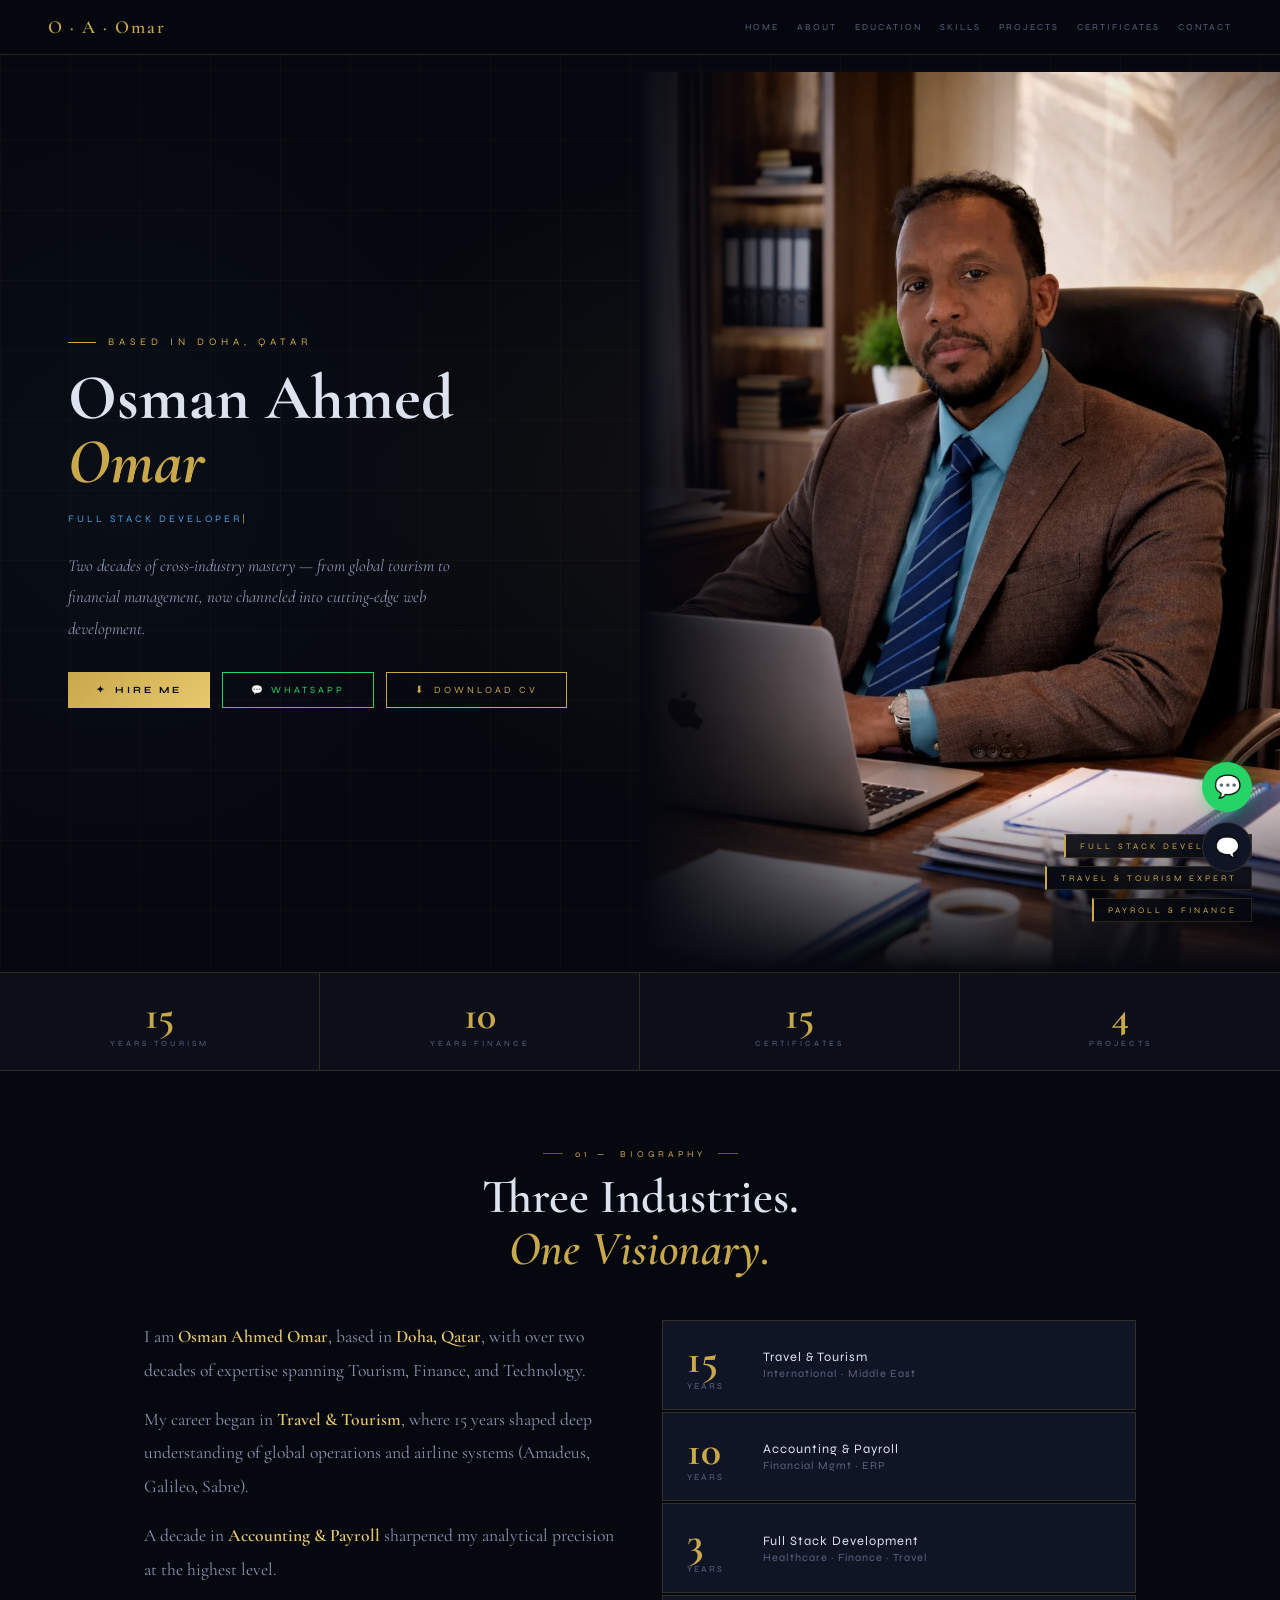
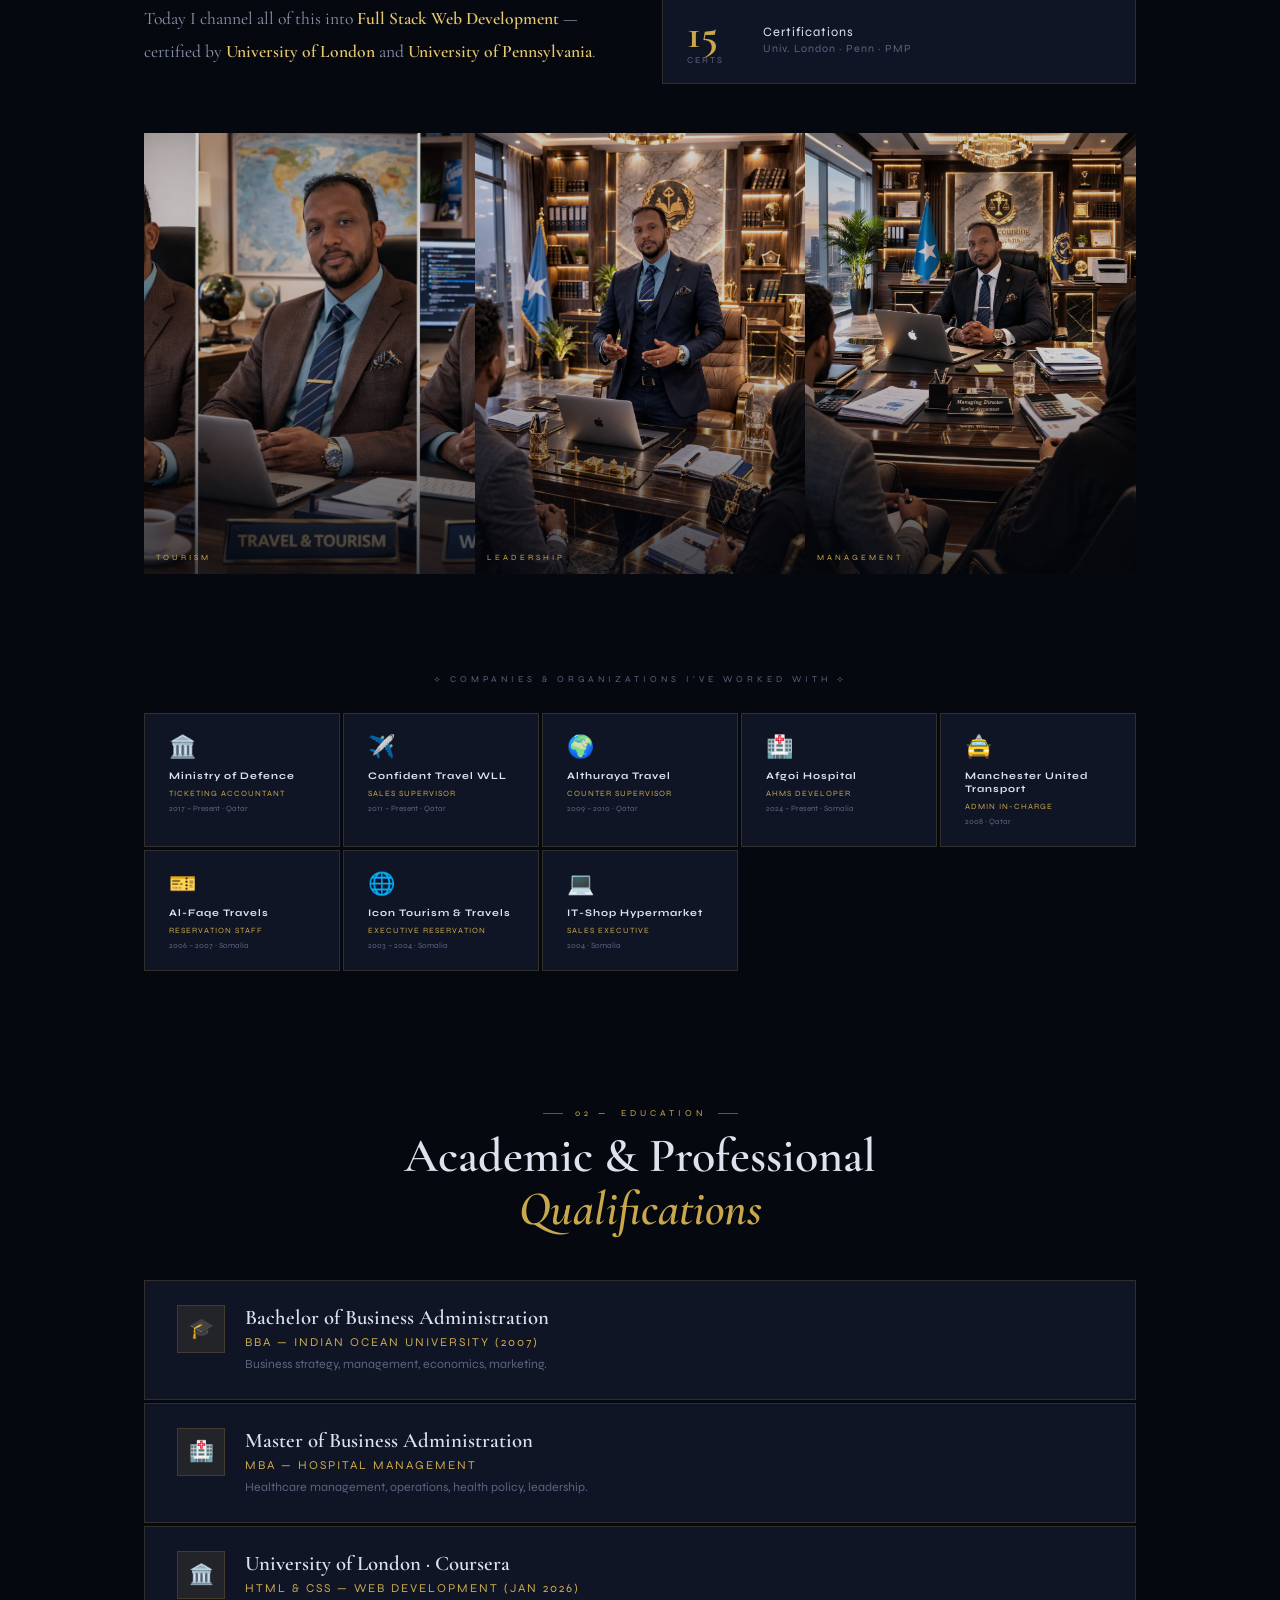
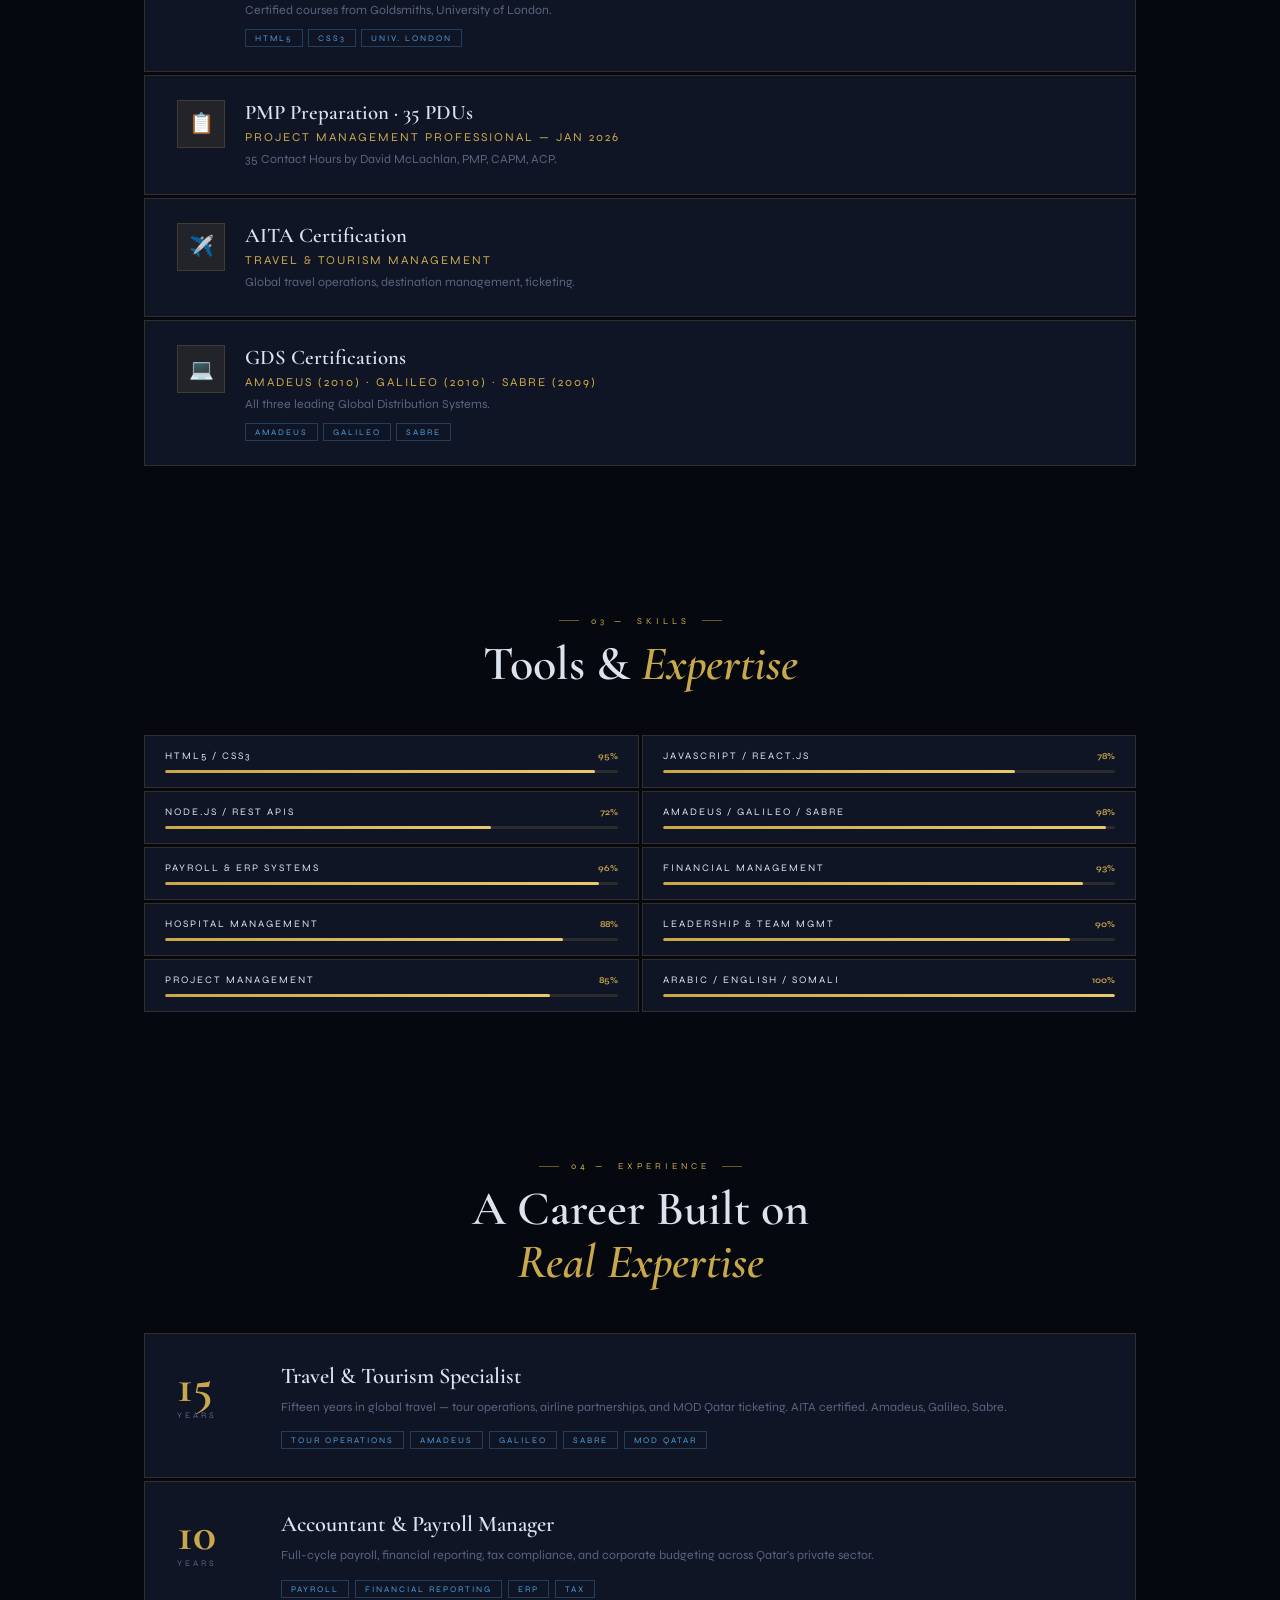
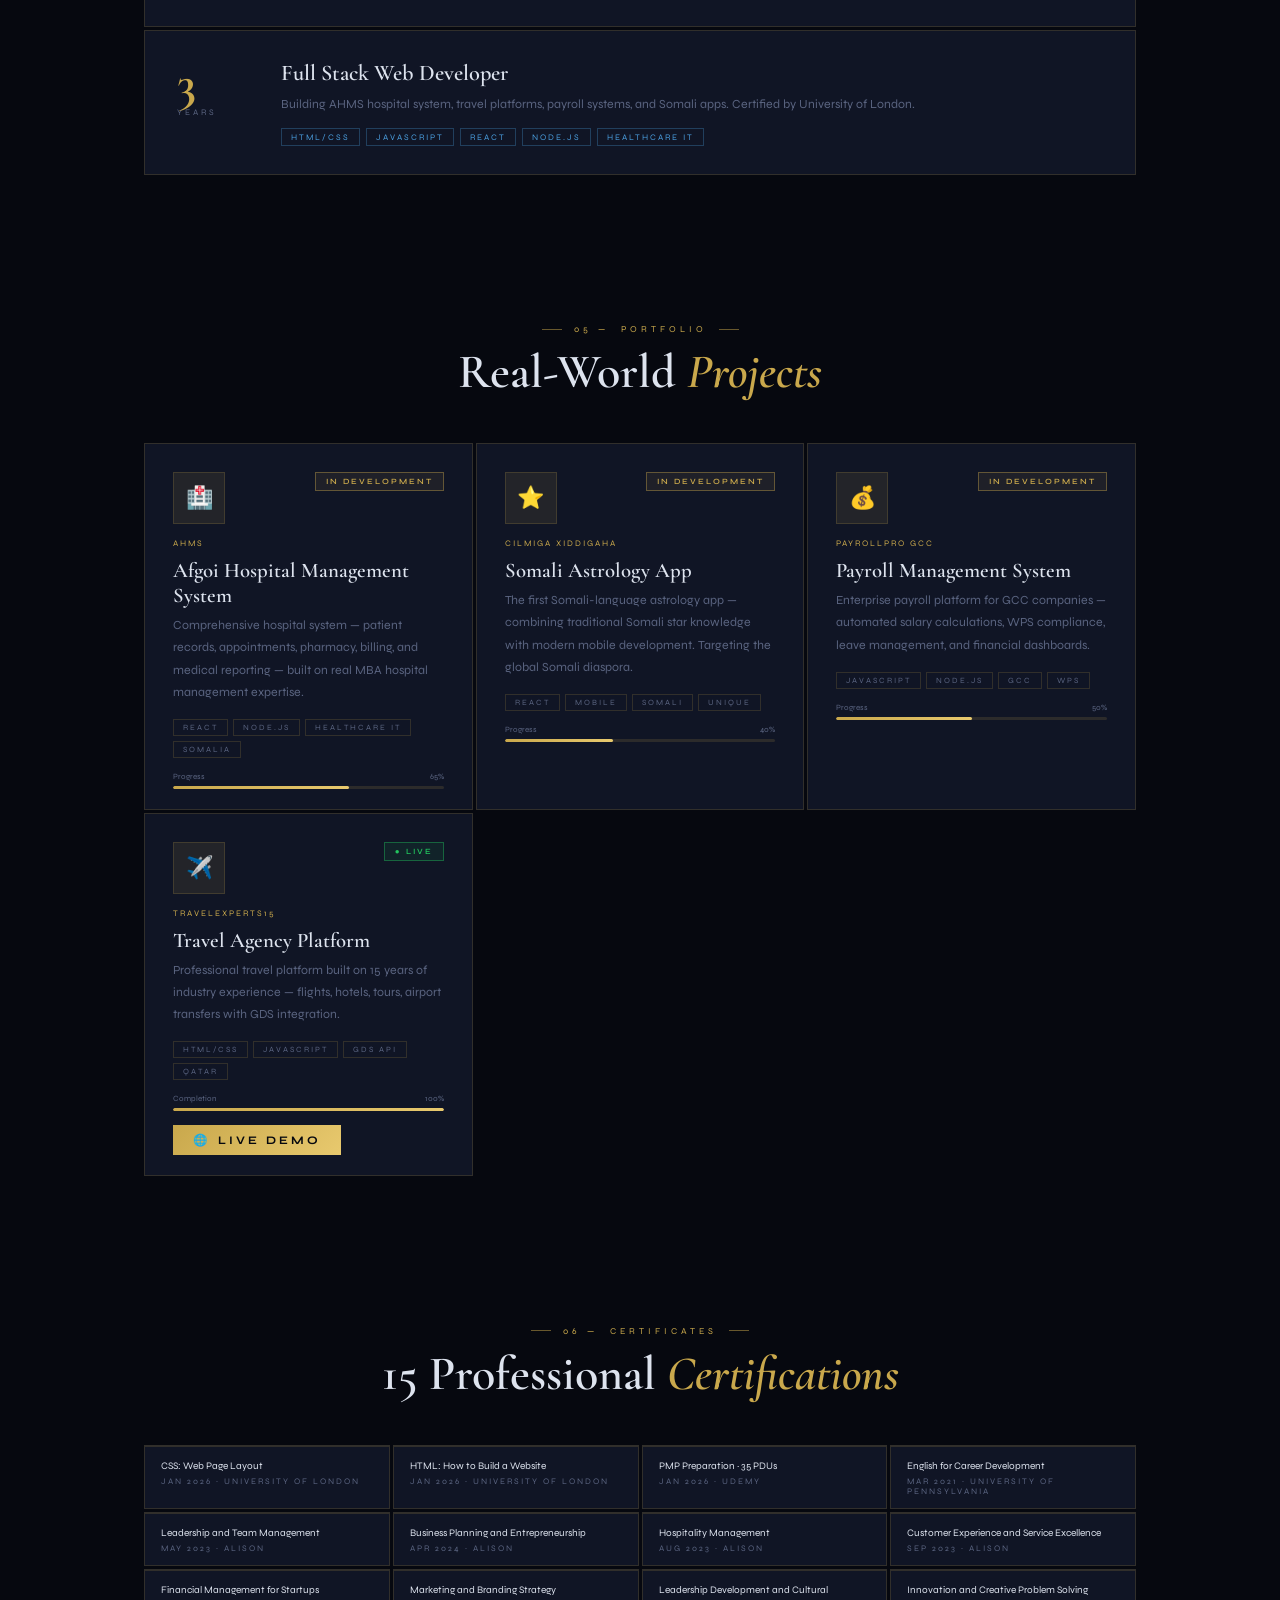
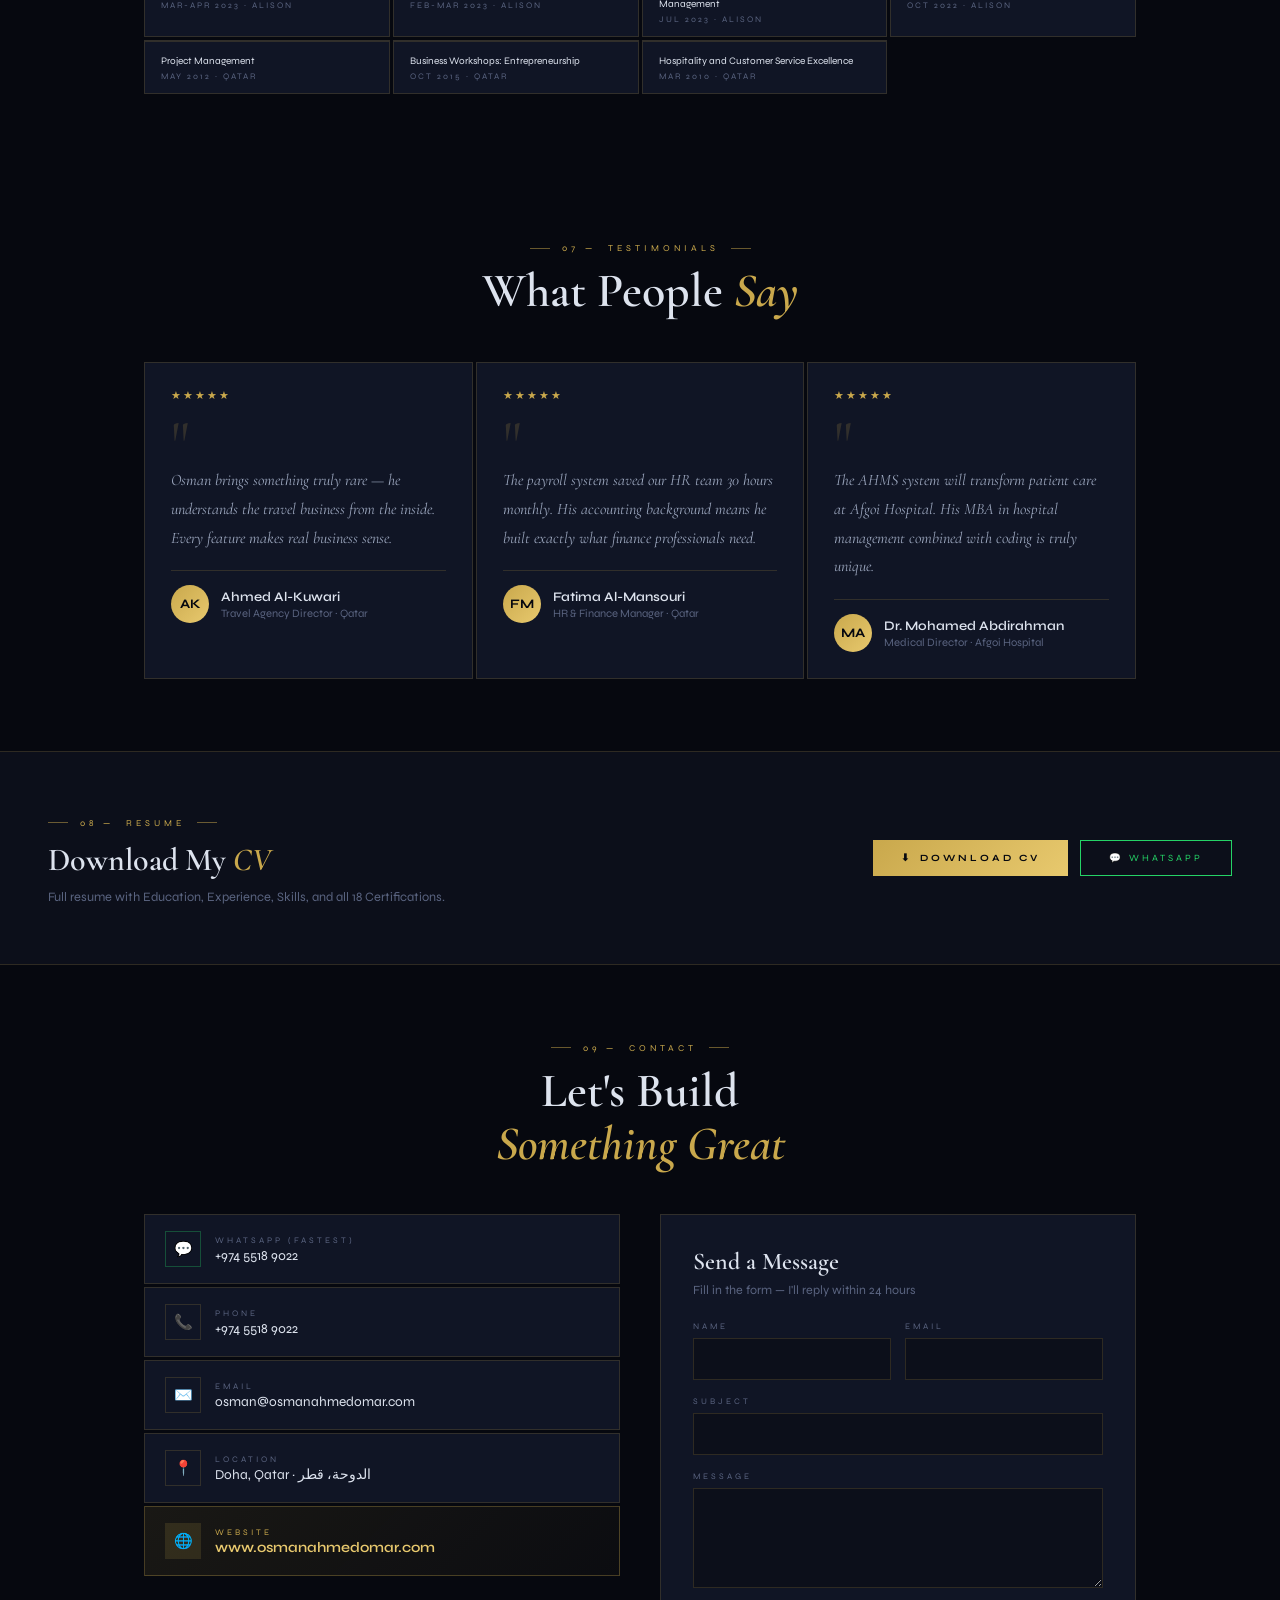
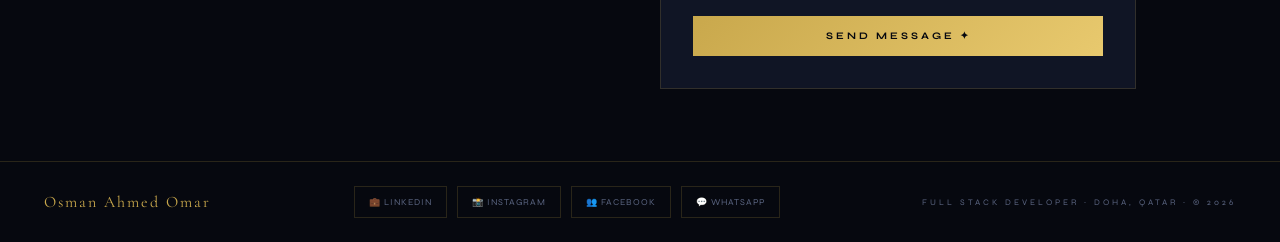
==== commit 674d2ca8: "Add all social platforms to footer (LinkedIn, Instagram, Facebook, WhatsApp) Co-Authored-By: Claude " ====
--- a/index.html
+++ b/index.html
@@ -435,7 +435,10 @@
 <footer>
   <div class="footer-name">Osman Ahmed Omar</div>
   <div class="footer-socials">
+    <a href="https://www.linkedin.com/in/osman-ahmed-omar" target="_blank" class="footer-social-link" title="LinkedIn">💼 LinkedIn</a>
     <a href="https://www.instagram.com/osmanahmedomar" target="_blank" class="footer-social-link" title="Instagram">📸 Instagram</a>
+    <a href="https://www.facebook.com/osmanahmedomar" target="_blank" class="footer-social-link" title="Facebook">👥 Facebook</a>
+    <a href="https://wa.me/97455189022" target="_blank" class="footer-social-link" title="WhatsApp">💬 WhatsApp</a>
   </div>
   <div class="footer-copy">Full Stack Developer · Doha, Qatar · © 2026</div>
 </footer>
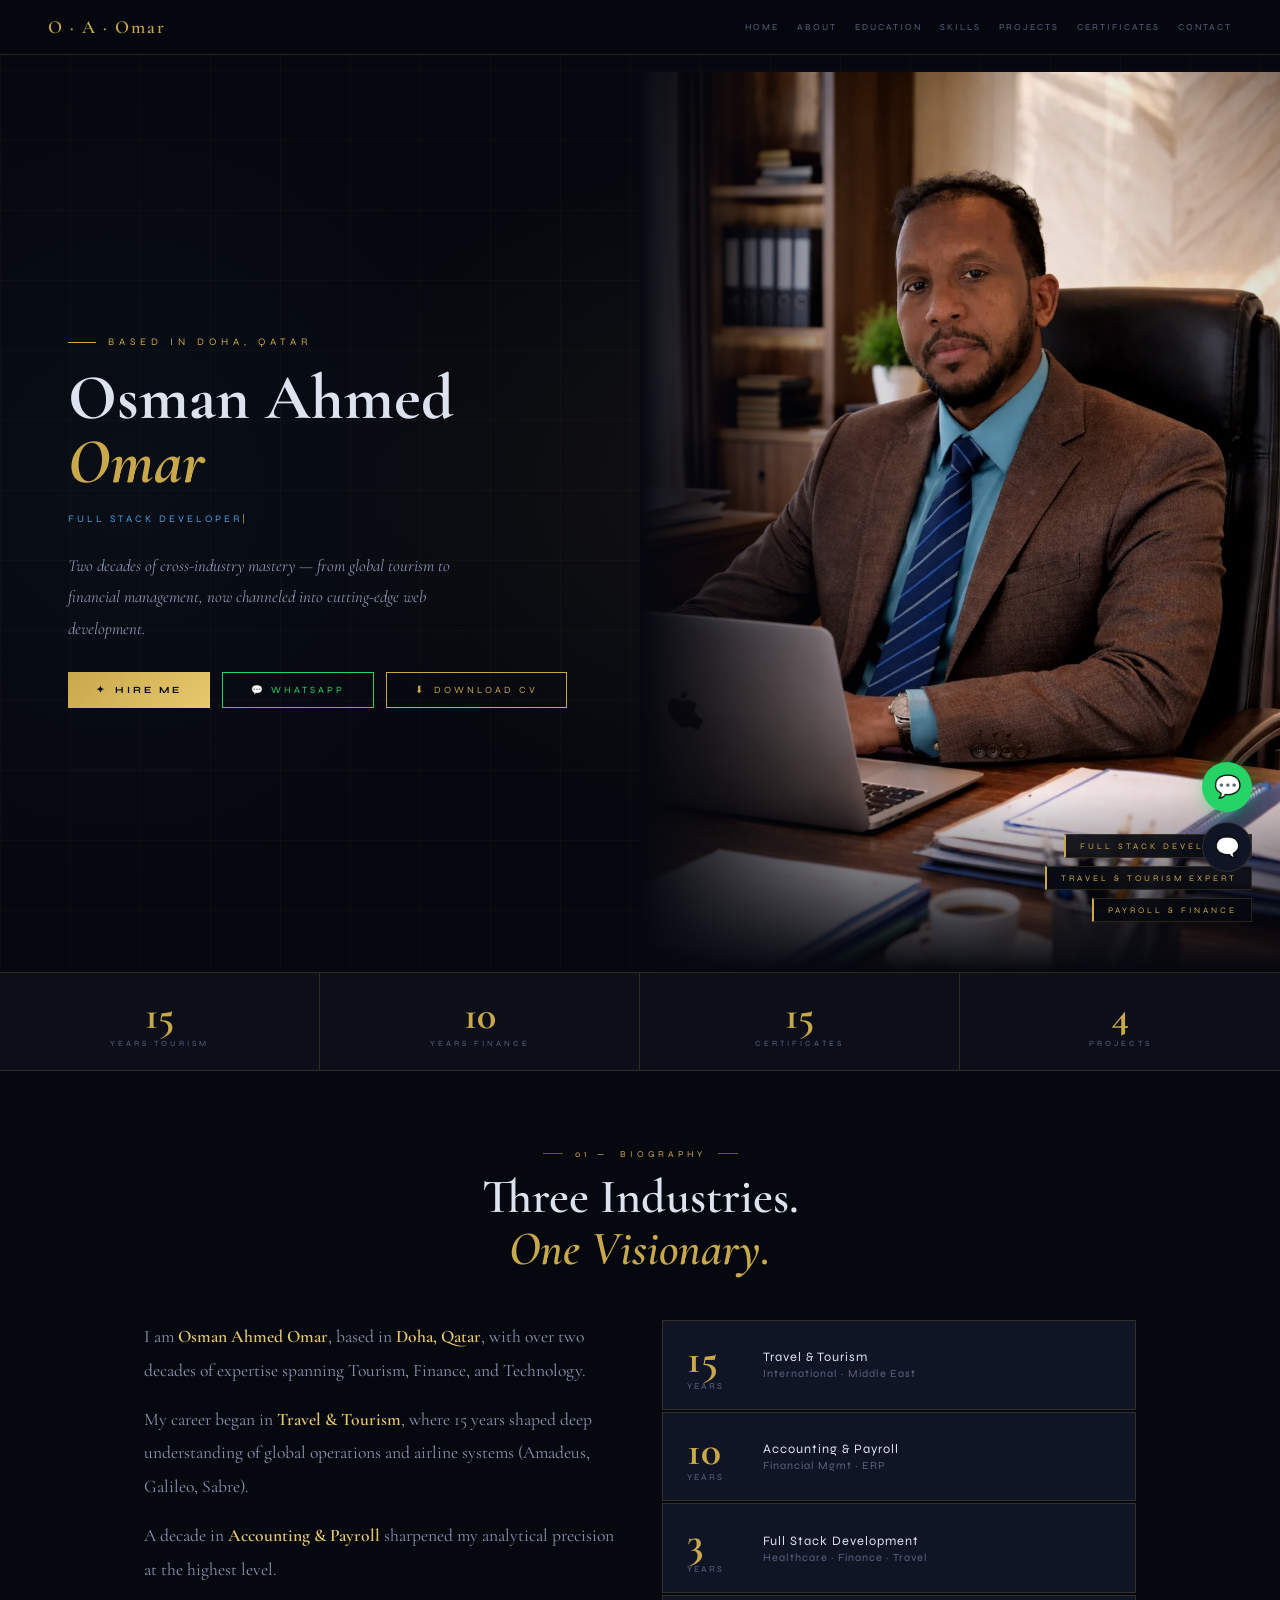
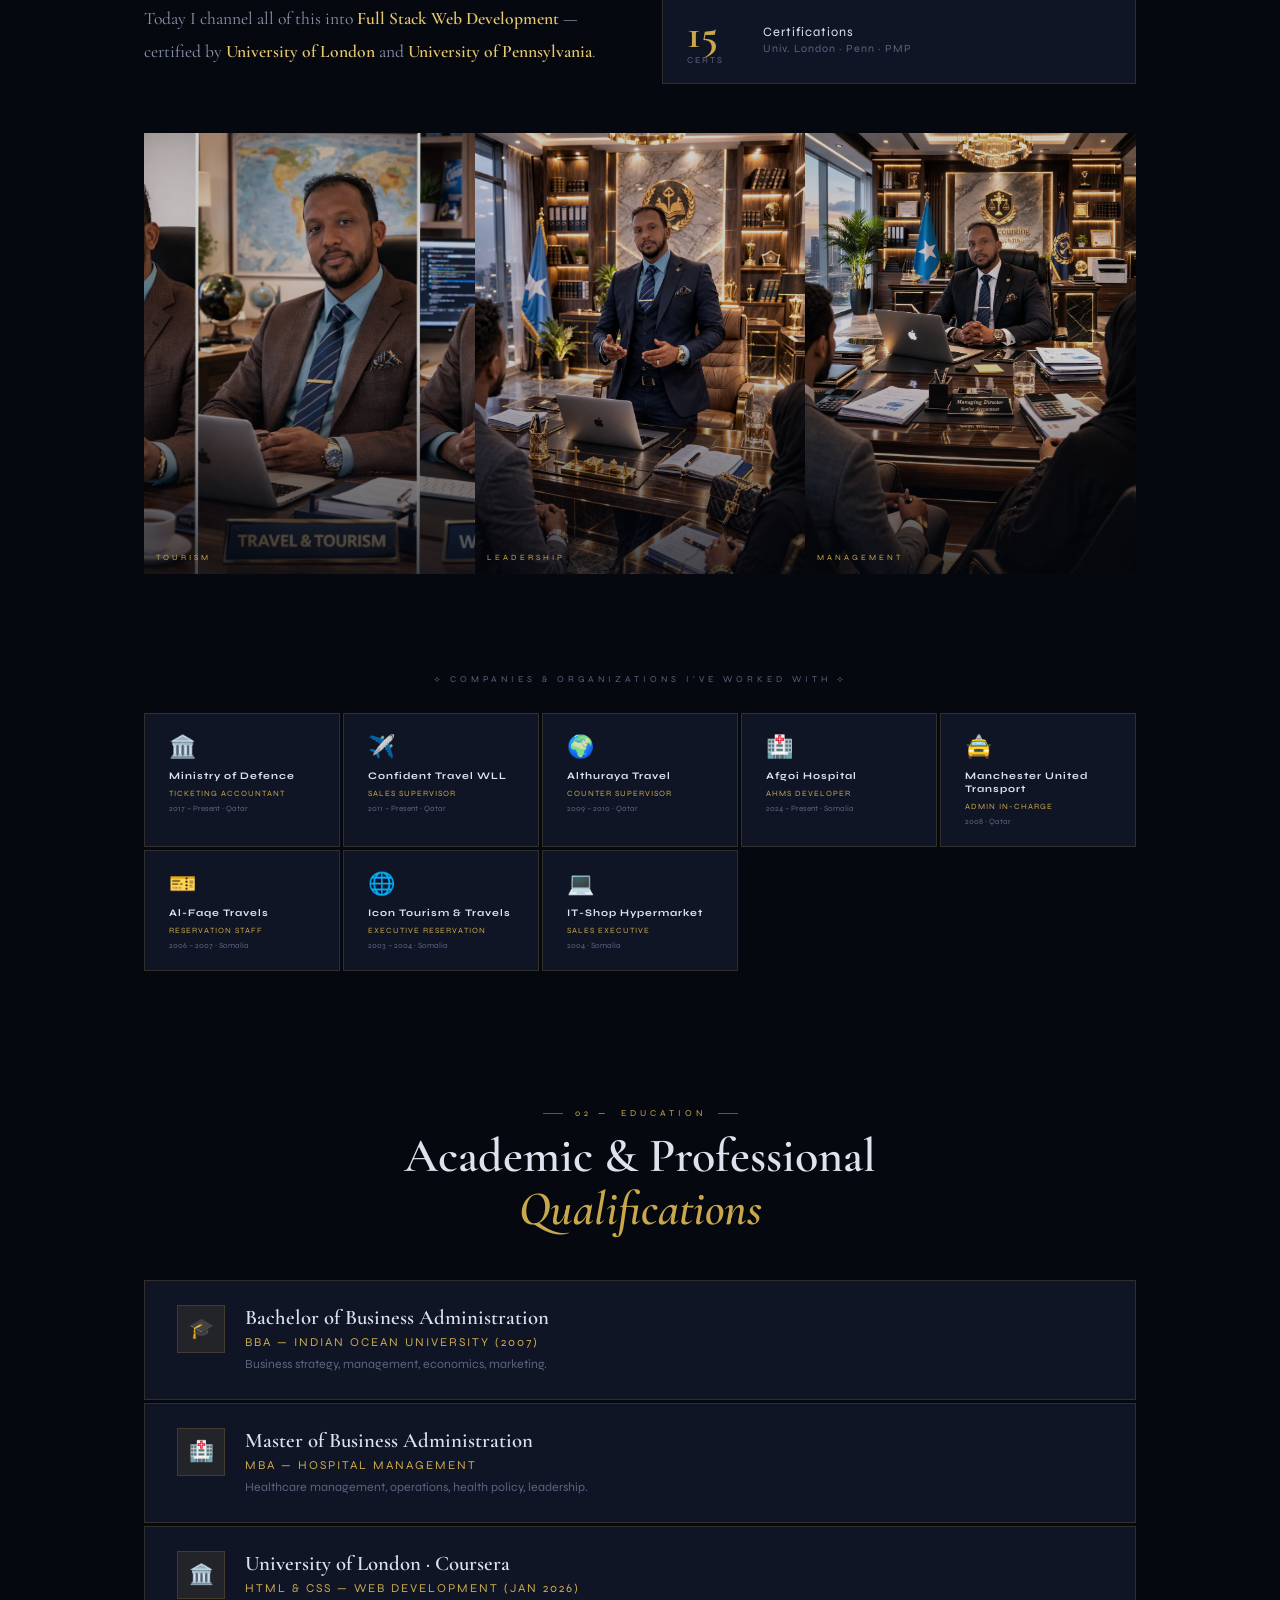
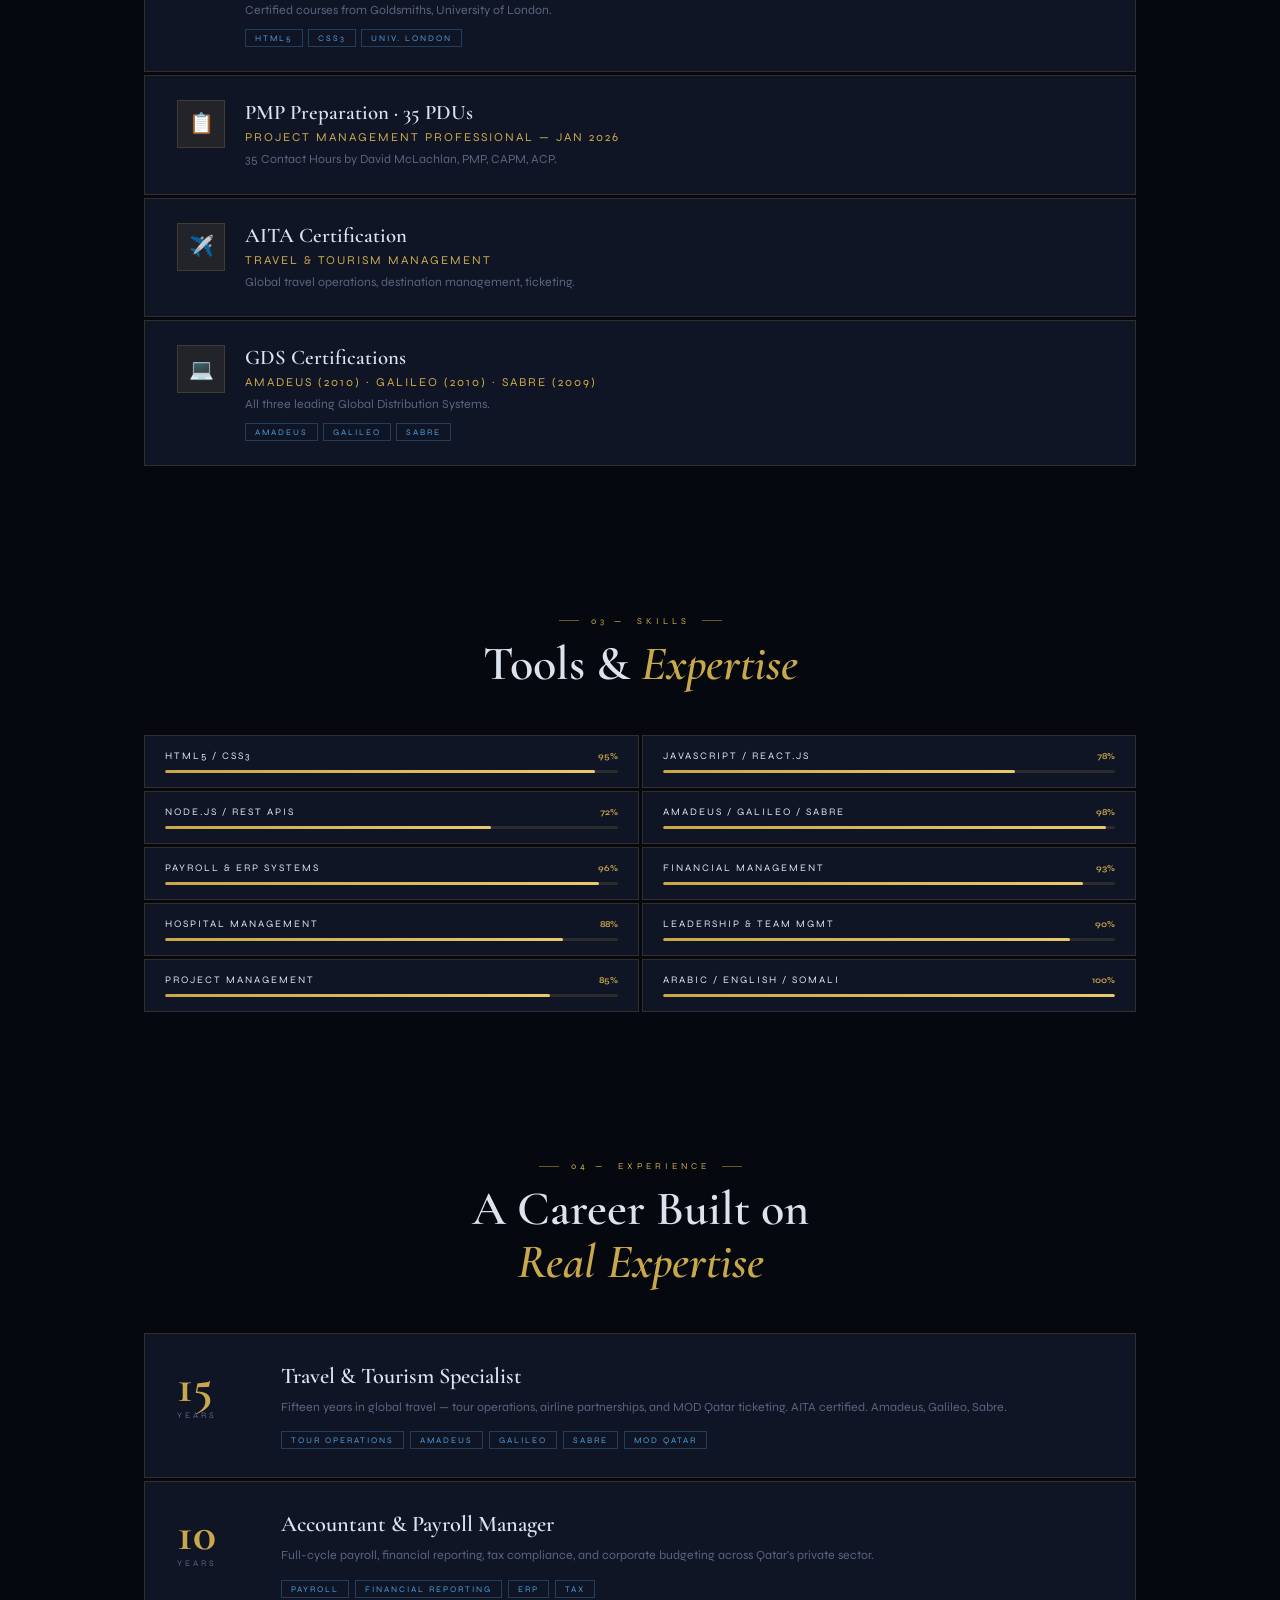
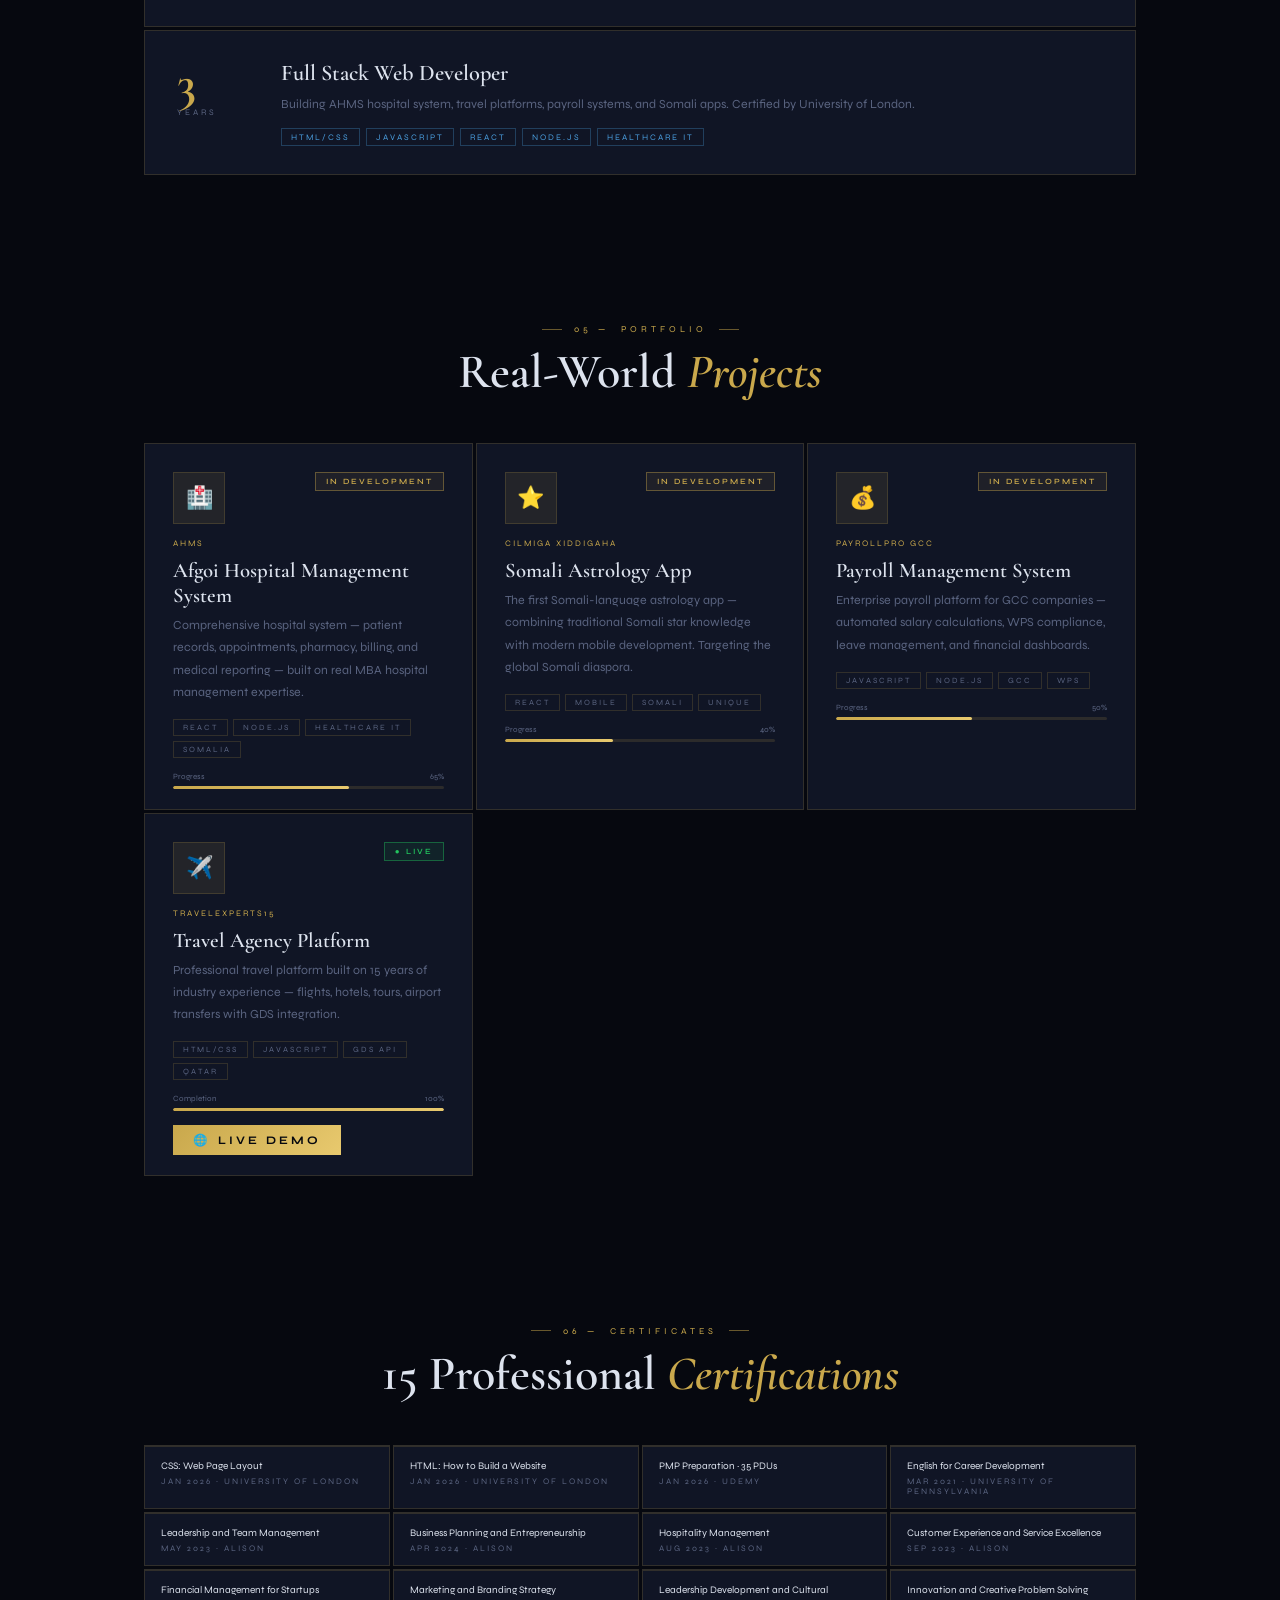
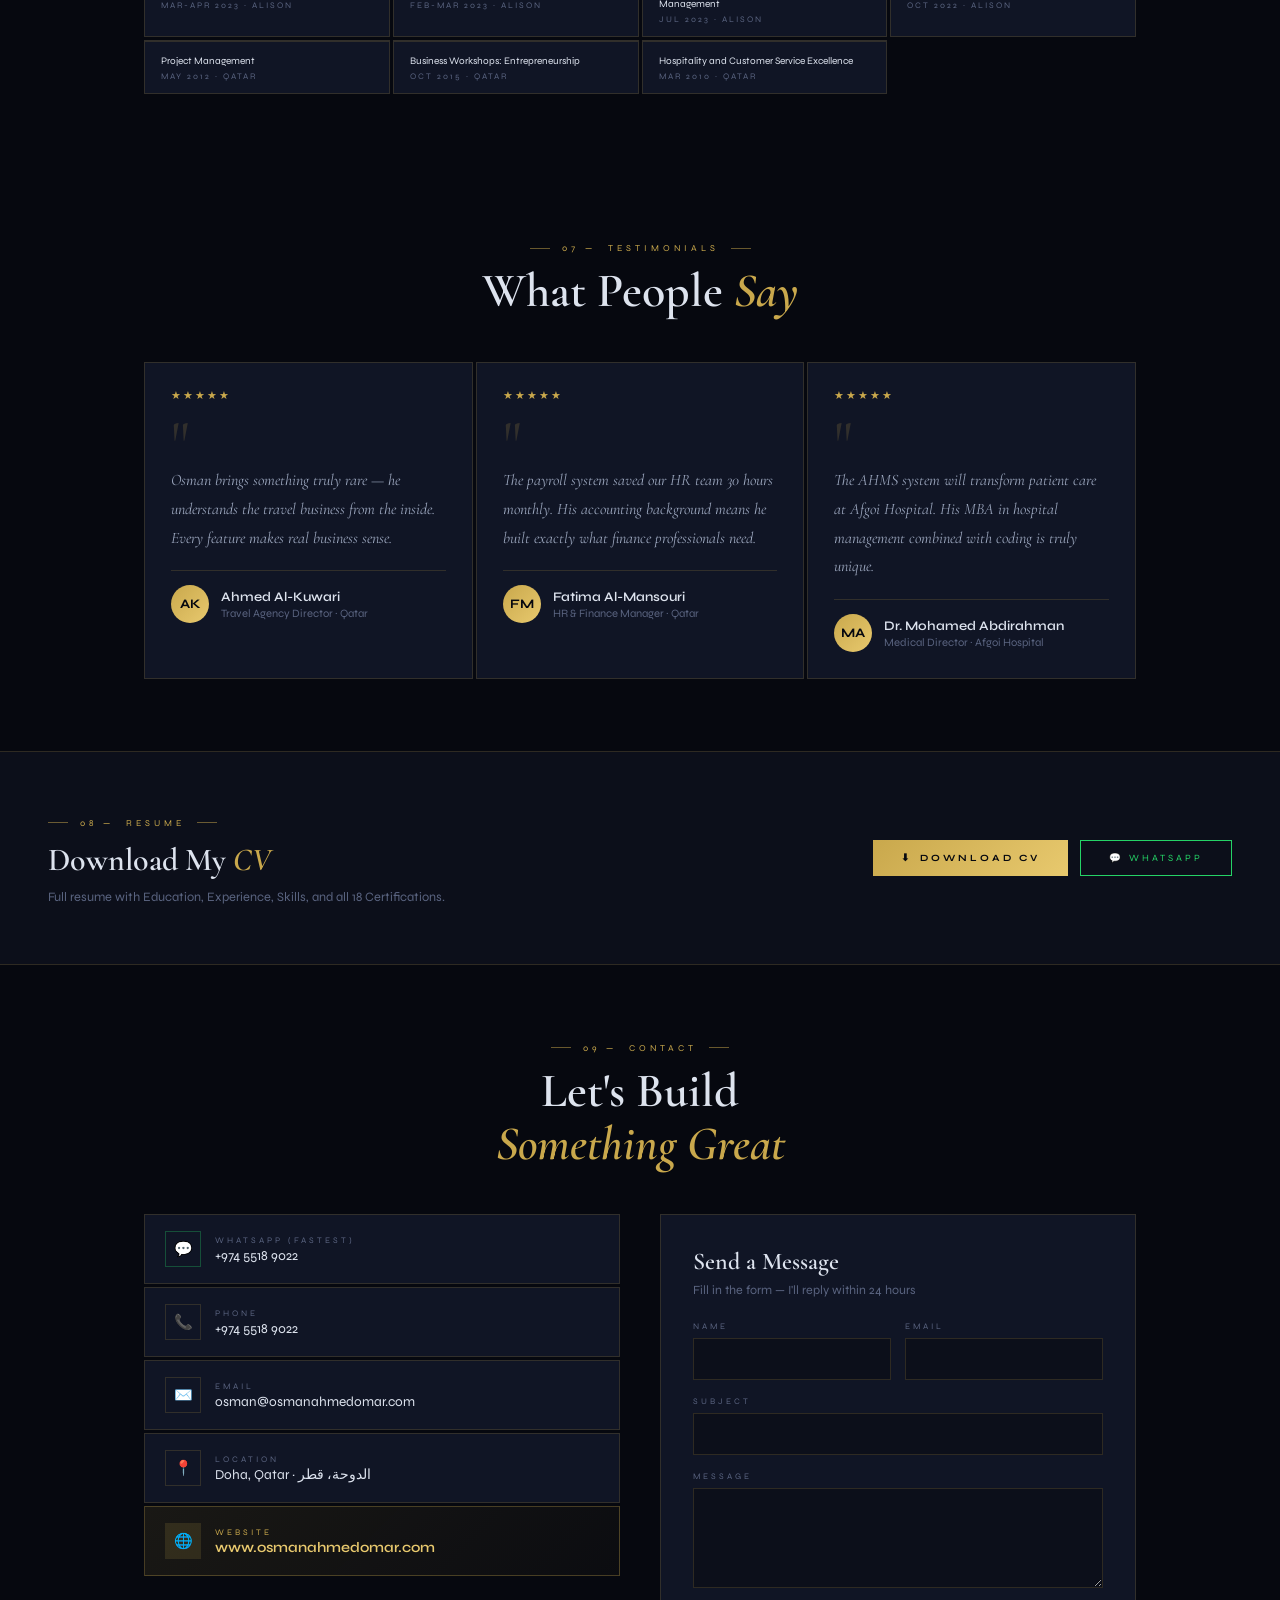
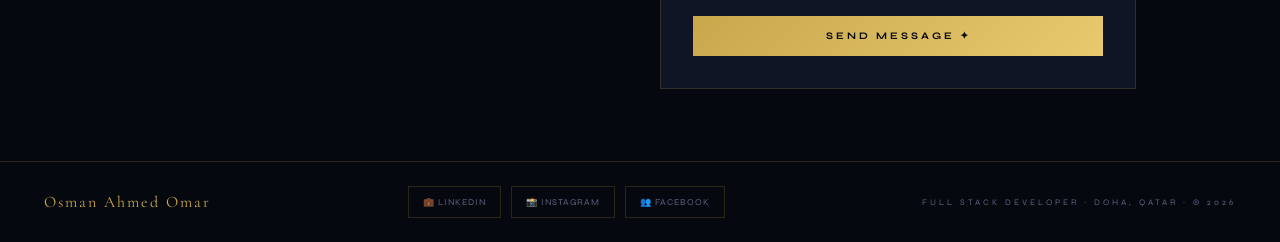
==== commit a4537f1e: "Remove duplicate WhatsApp from footer, keep floating button only Co-Authored-By: Claude Sonnet 4.6 <" ====
--- a/index.html
+++ b/index.html
@@ -438,7 +438,6 @@
     <a href="https://www.linkedin.com/in/osman-ahmed-omar" target="_blank" class="footer-social-link" title="LinkedIn">💼 LinkedIn</a>
     <a href="https://www.instagram.com/osmanahmedomar" target="_blank" class="footer-social-link" title="Instagram">📸 Instagram</a>
     <a href="https://www.facebook.com/osmanahmedomar" target="_blank" class="footer-social-link" title="Facebook">👥 Facebook</a>
-    <a href="https://wa.me/97455189022" target="_blank" class="footer-social-link" title="WhatsApp">💬 WhatsApp</a>
   </div>
   <div class="footer-copy">Full Stack Developer · Doha, Qatar · © 2026</div>
 </footer>
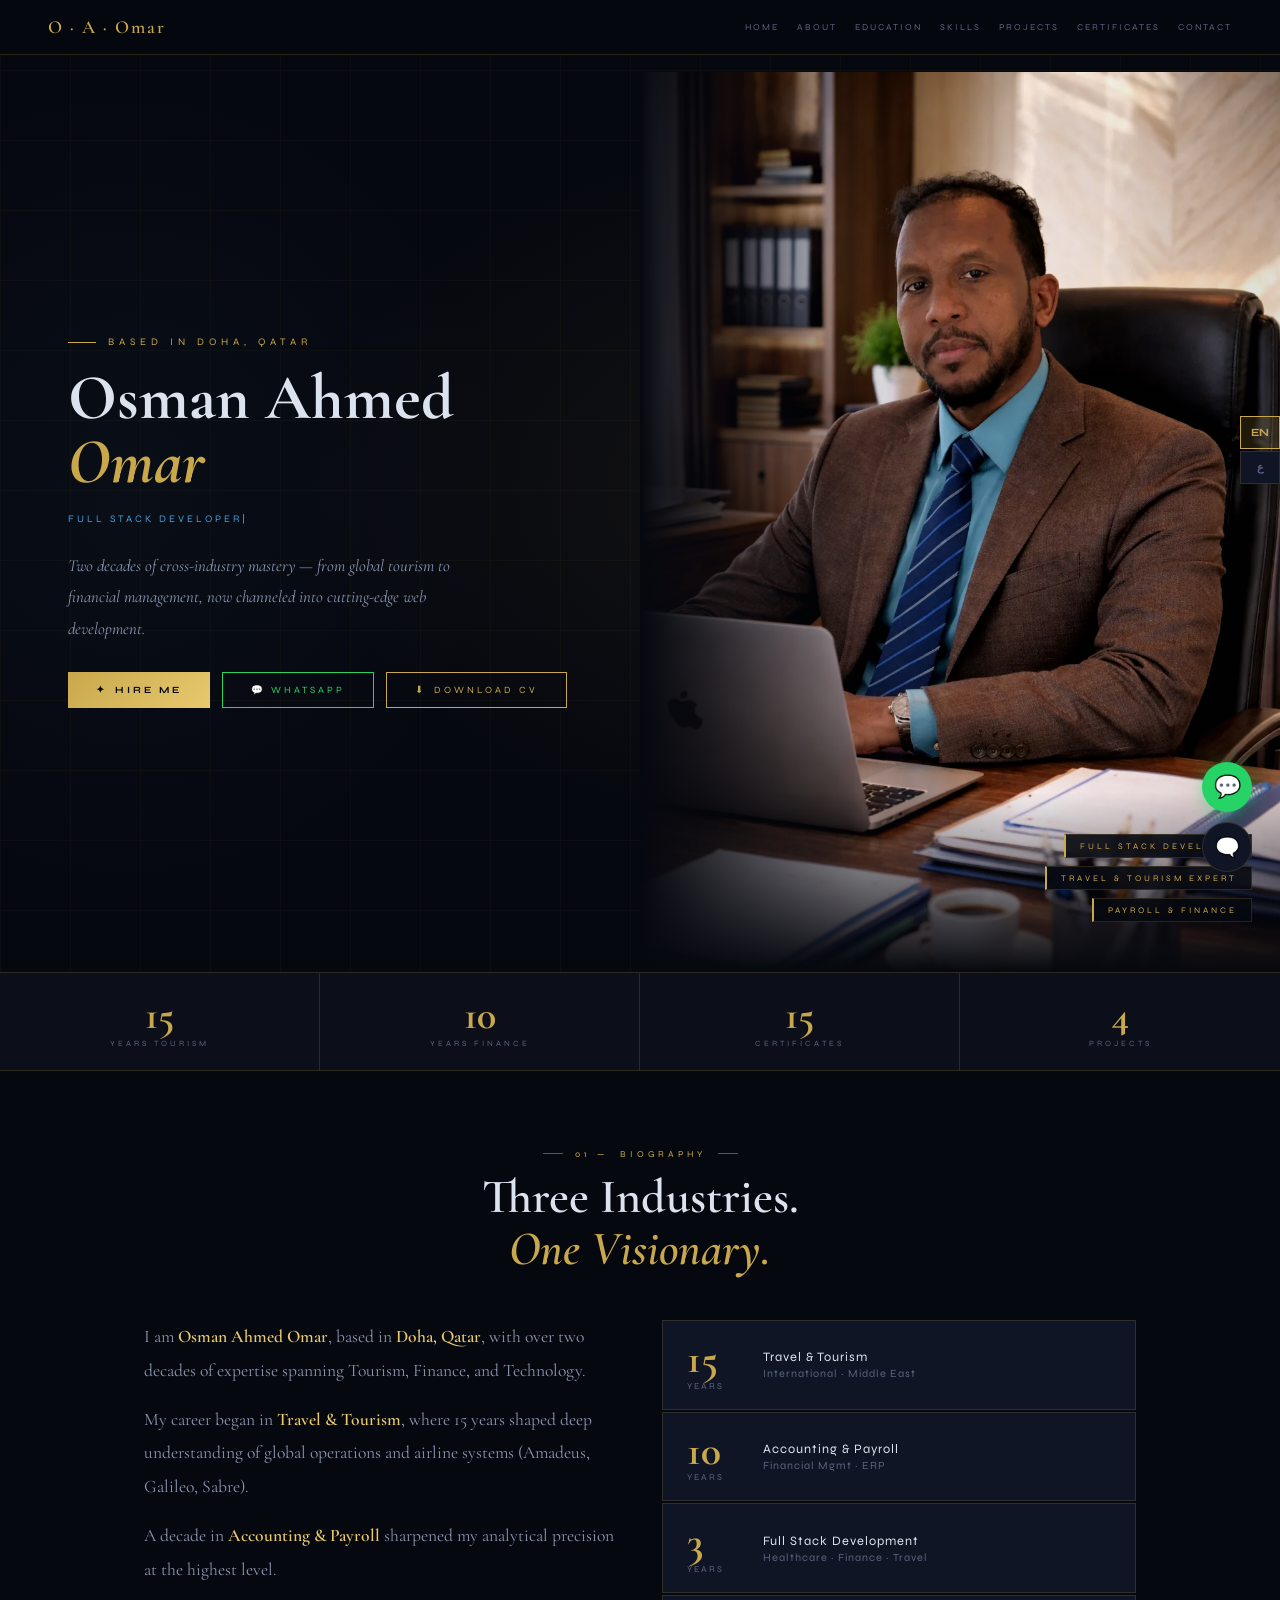
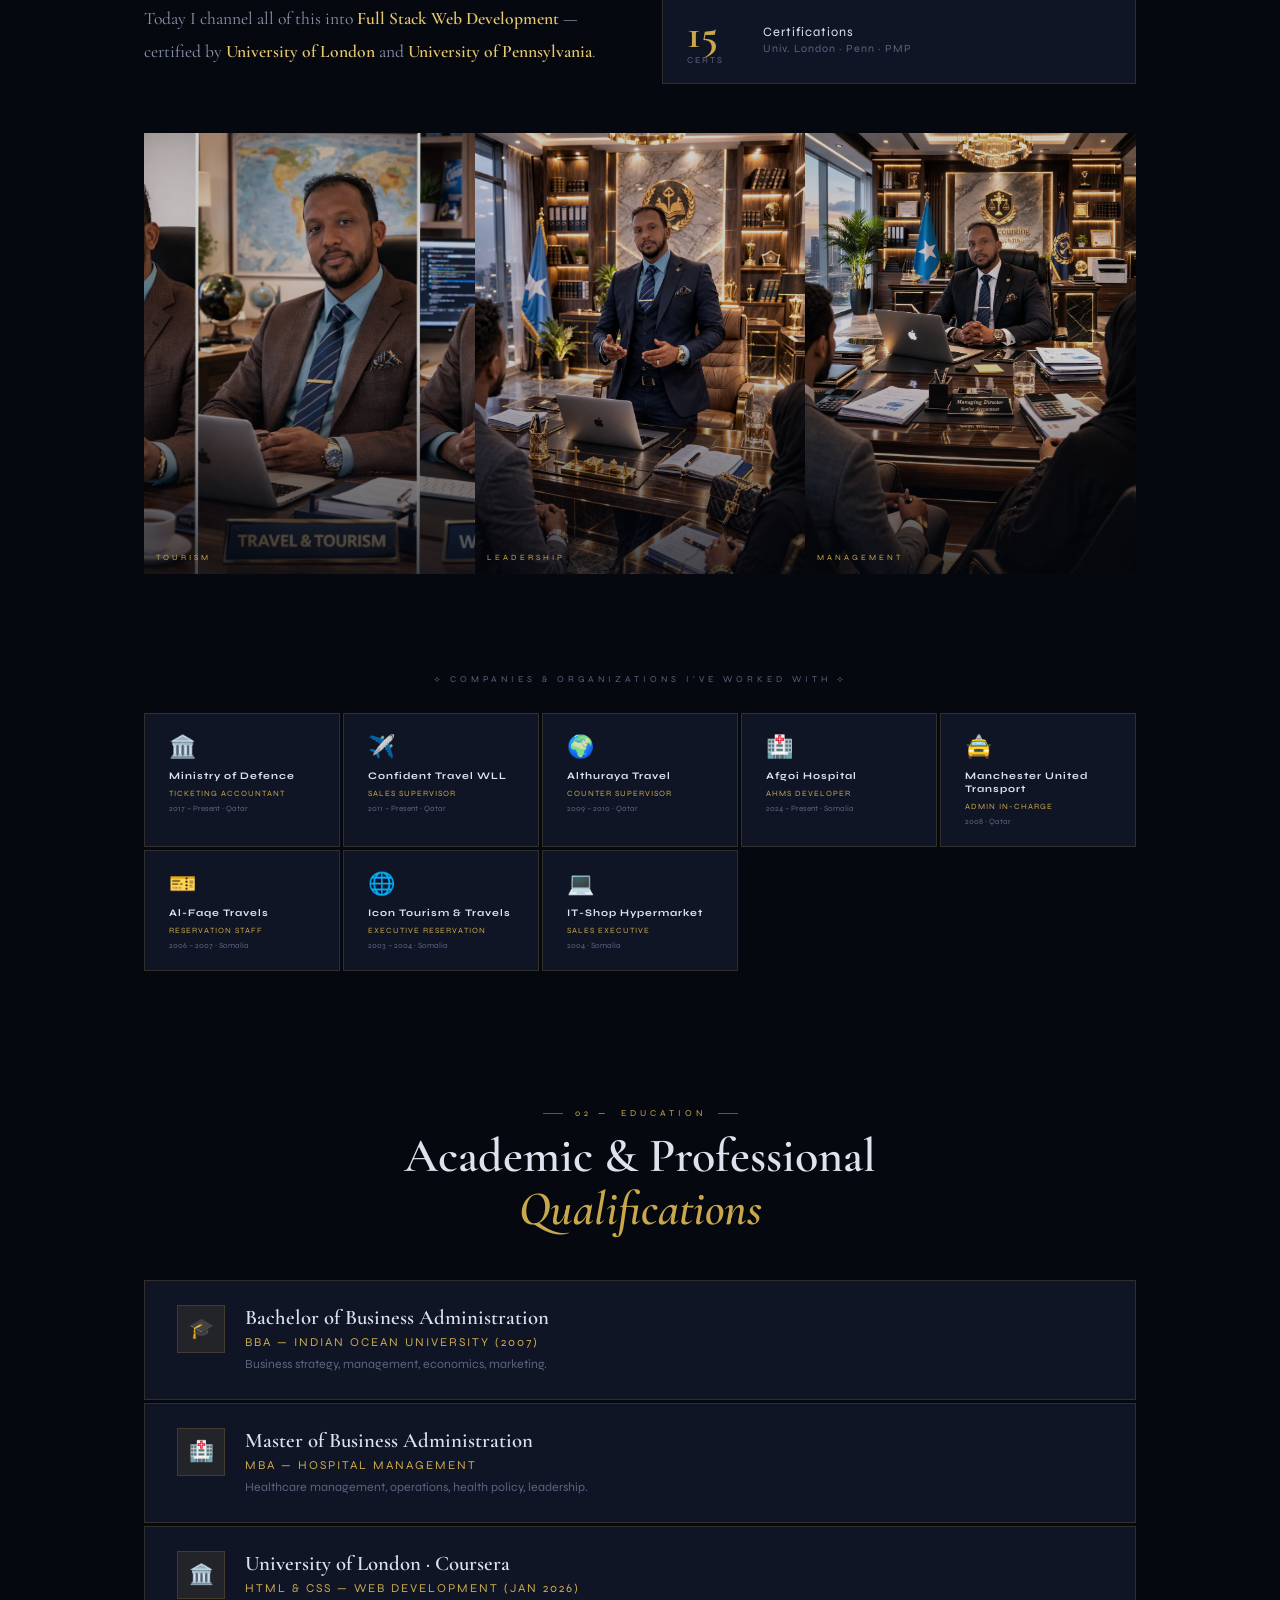
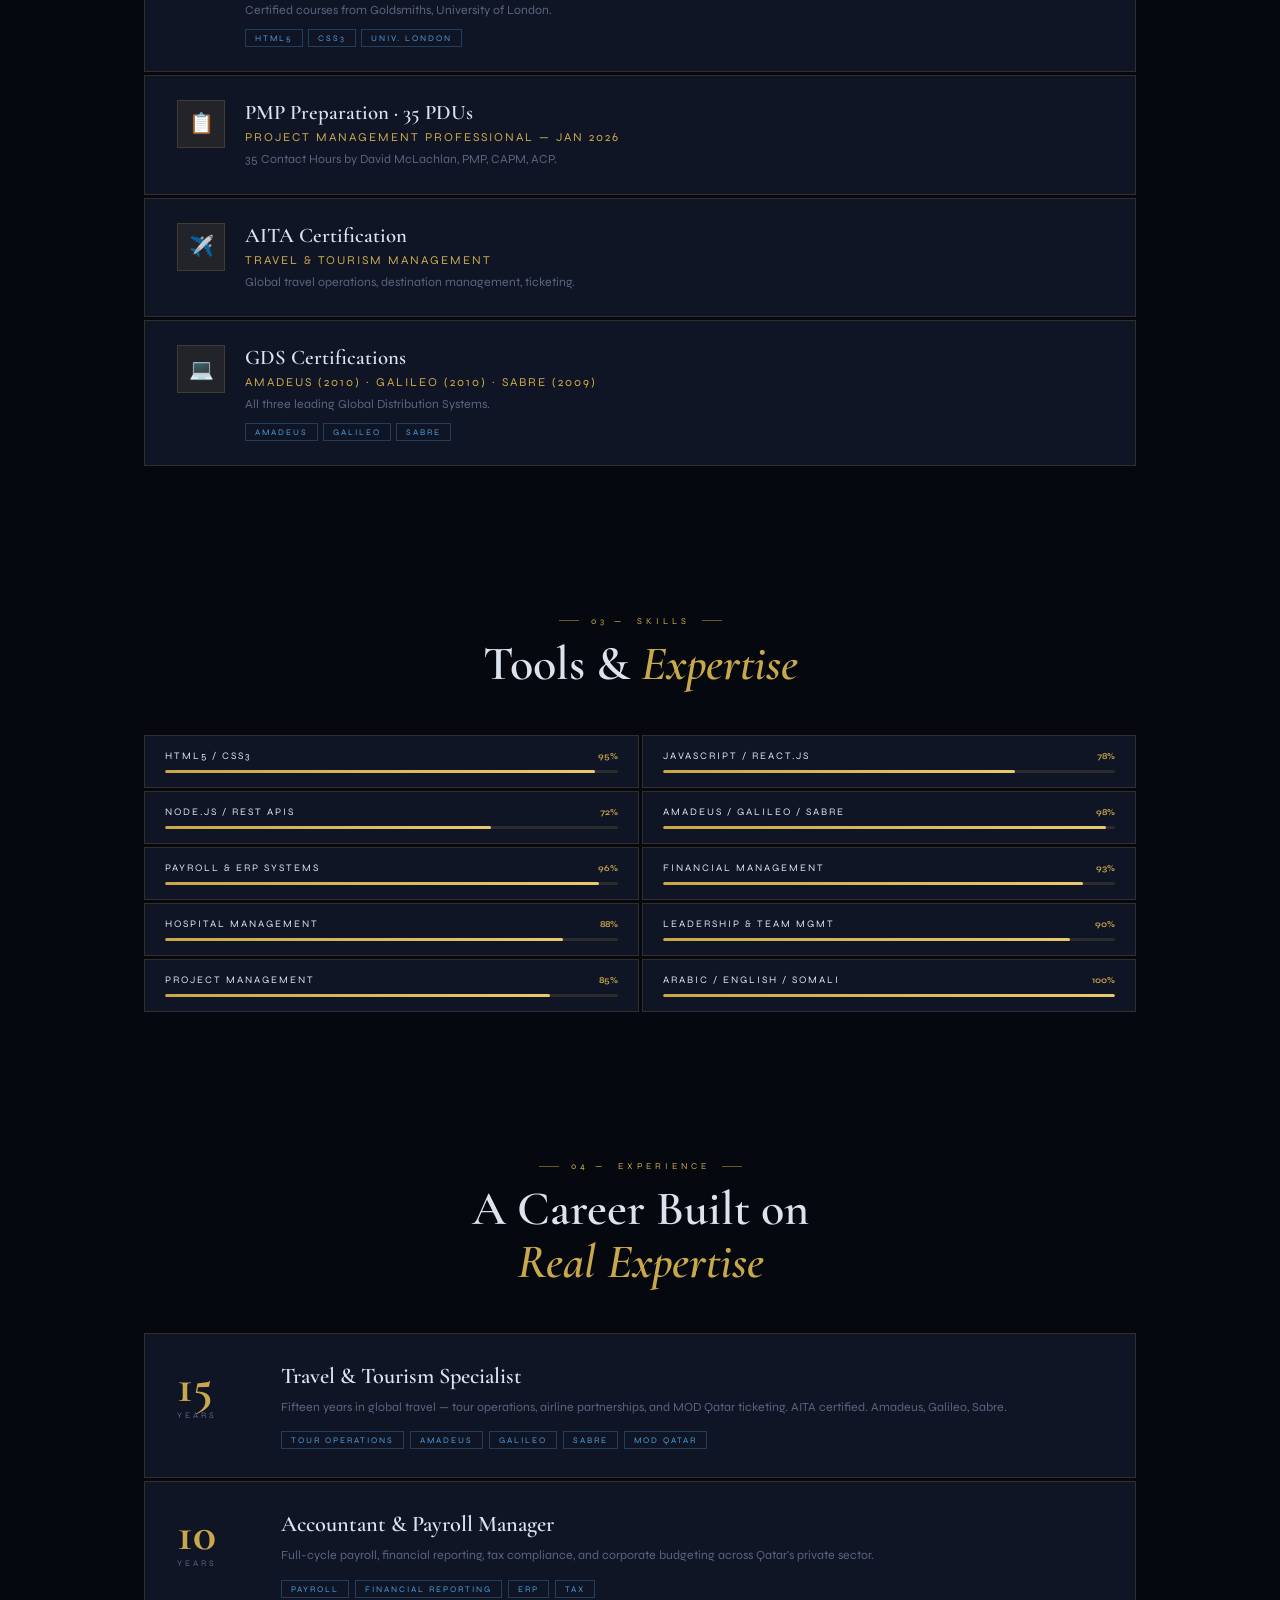
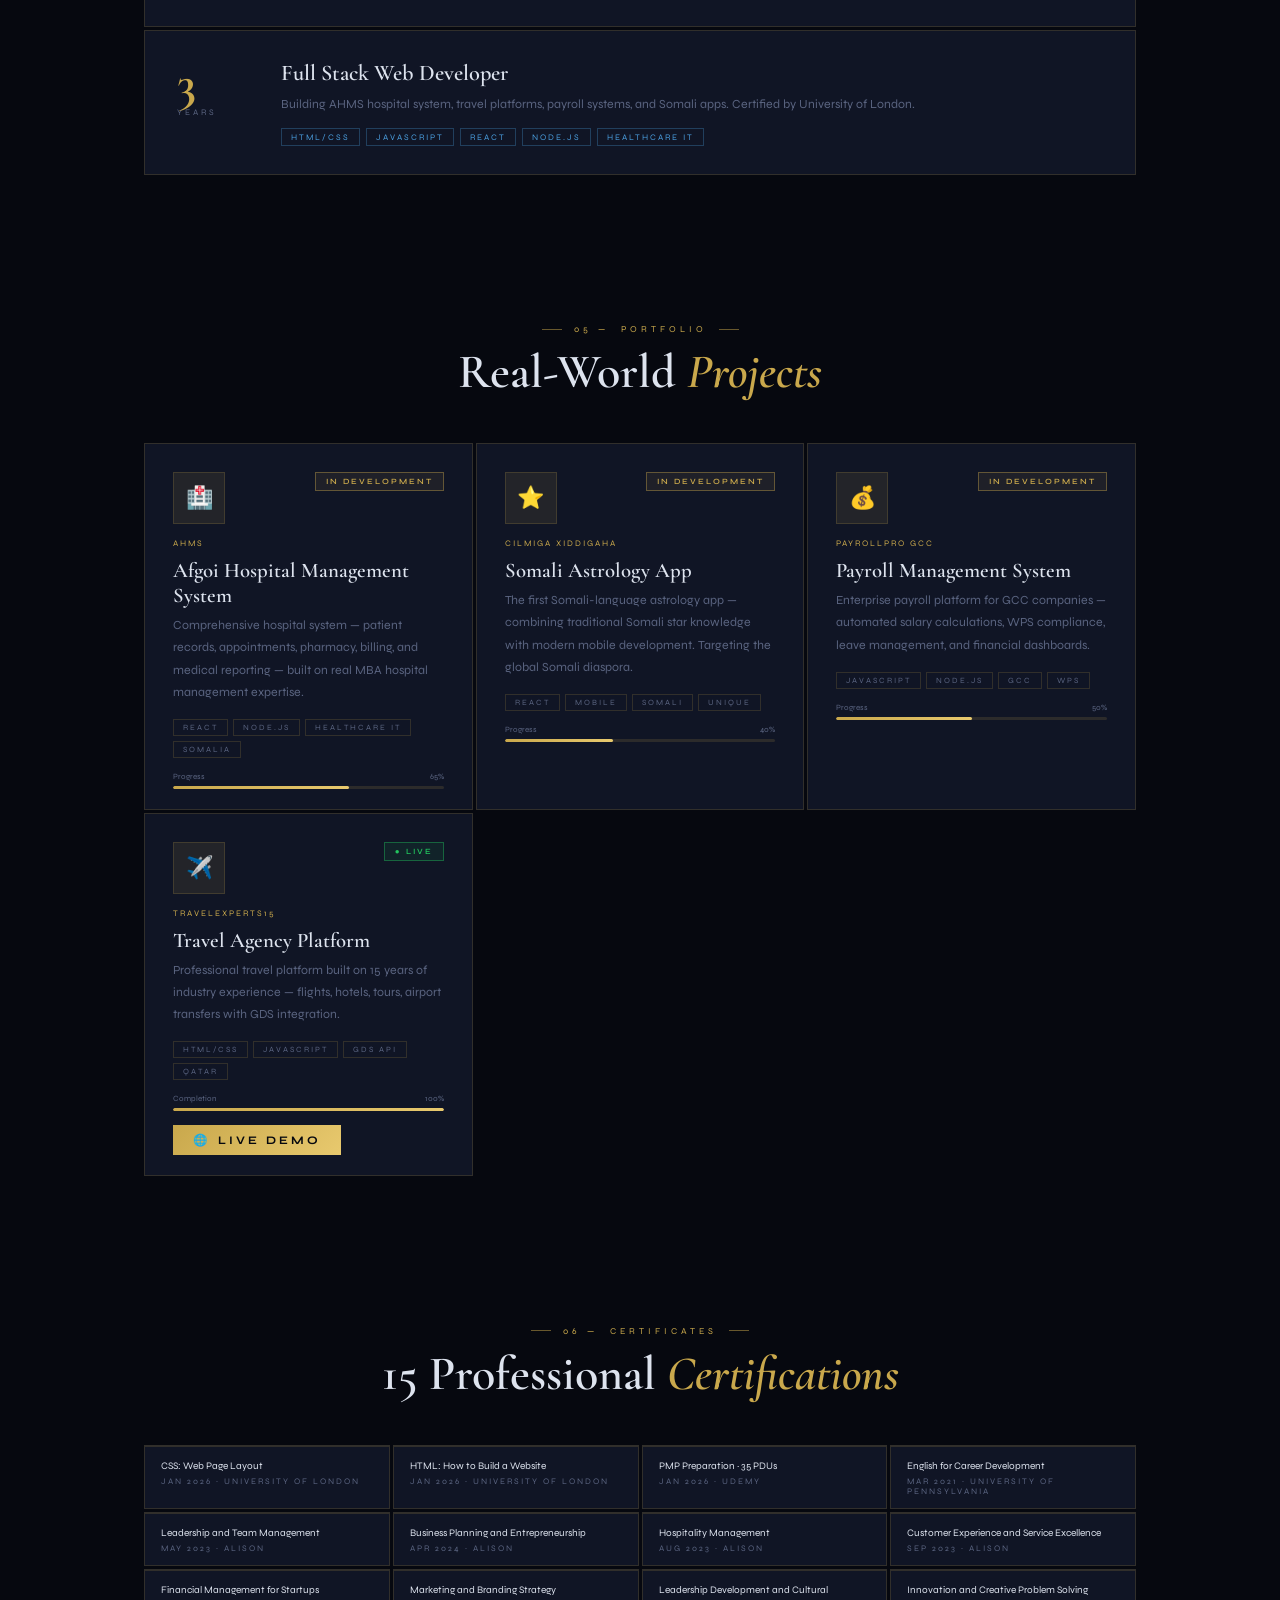
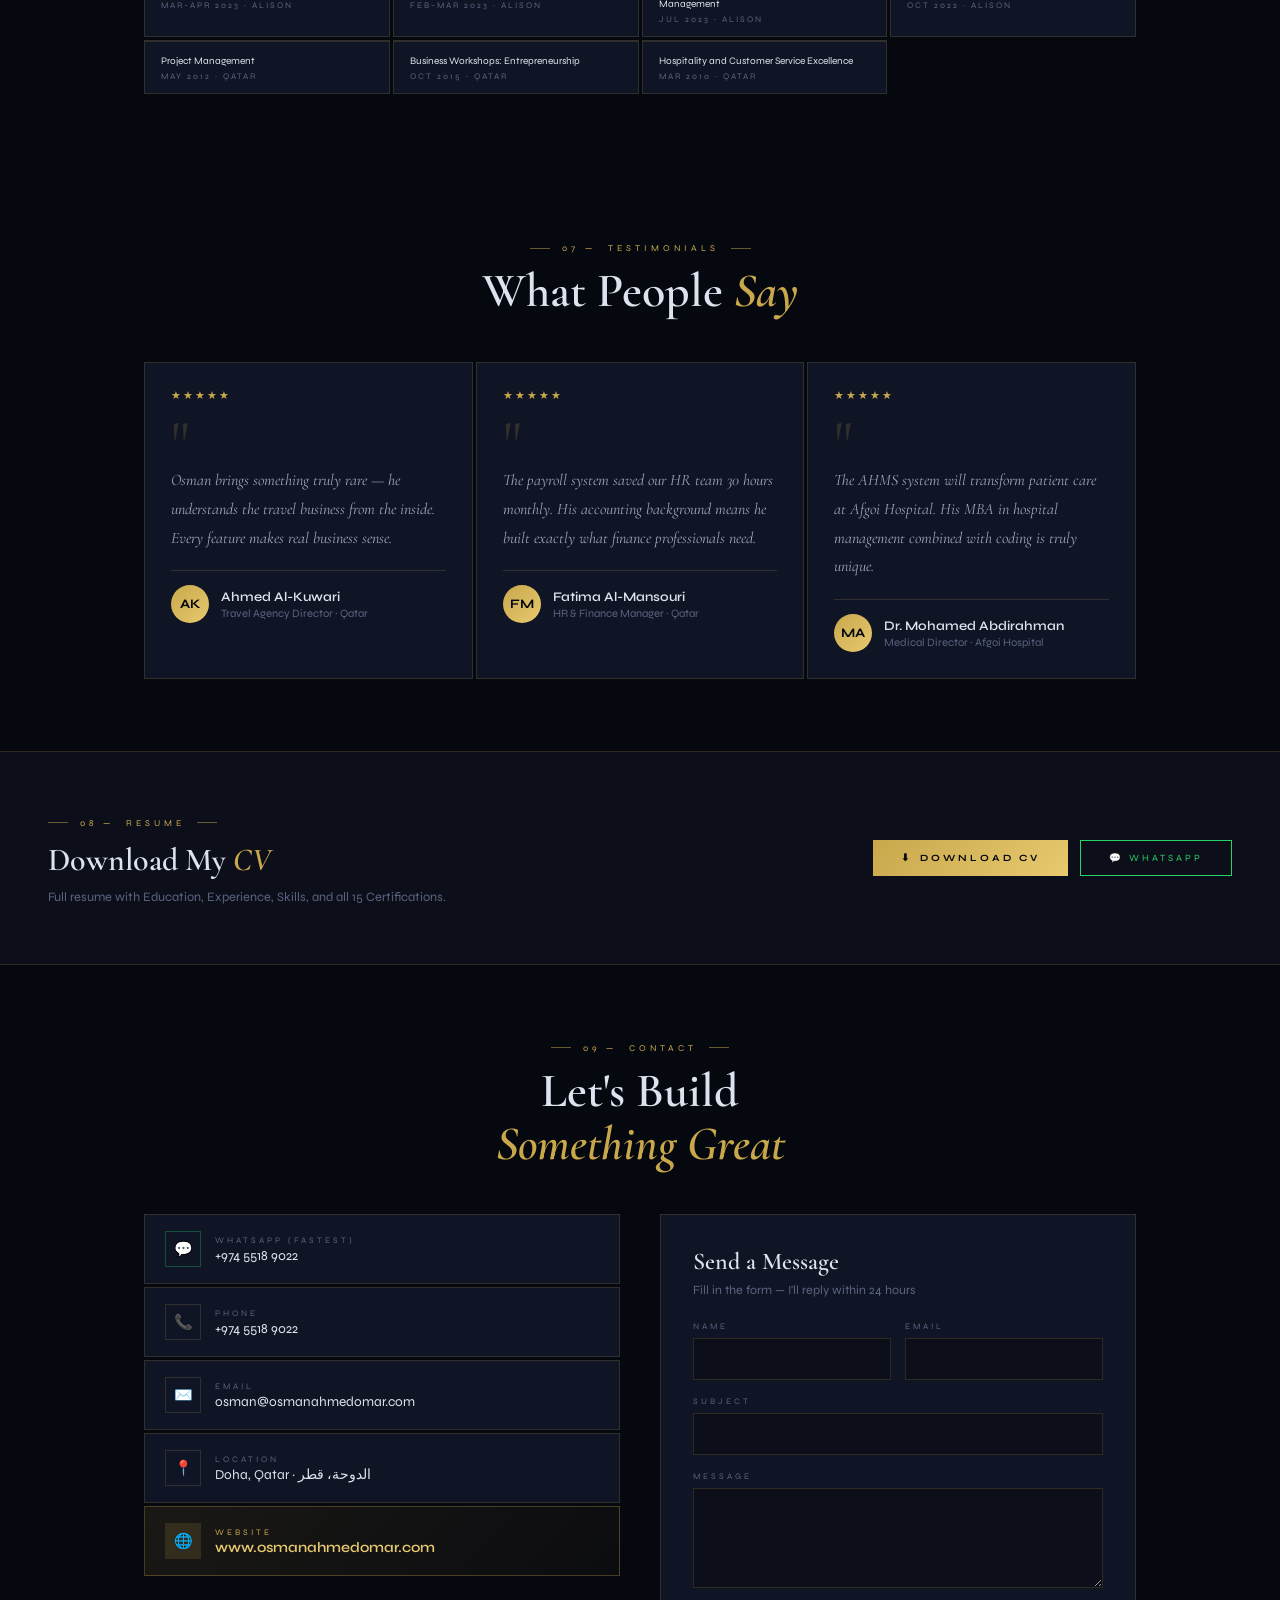
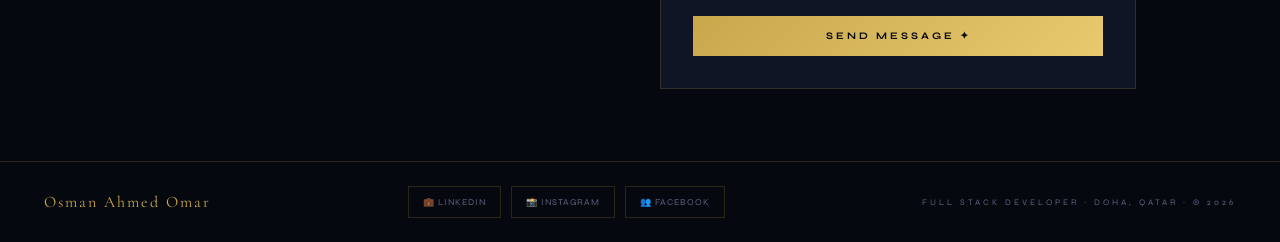
==== commit 5859db08: "Deep audit fixes + Arabic language toggle restored Audit fixes: - Add alt text to all 3 gallery imag" ====
--- a/index.html
+++ b/index.html
@@ -26,6 +26,12 @@
 <!-- SCROLL TO TOP -->
 <button id="scrollTop" onclick="window.scrollTo({top:0,behavior:'smooth'})" title="Back to top">▲</button>
 
+<!-- LANG TOGGLE -->
+<div class="lang-bar">
+  <button class="lang-btn" id="btnEN" onclick="setLang('en')">EN</button>
+  <button class="lang-btn" id="btnAR" onclick="setLang('ar')">ع</button>
+</div>
+
 <!-- BOTTOM ACTION BUTTONS -->
 <div class="bottom-actions">
   <a class="bottom-wa" href="https://wa.me/97455189022" target="_blank" title="WhatsApp">💬</a>
@@ -215,9 +221,9 @@
       </div>
     </div>
     <div class="gallery-grid reveal">
-      <div class="gallery-item"><img src="images/img-003.webp" style="object-position:50% top;"><div class="gallery-caption"><span class="en">Tourism</span><span class="ar">سياحة</span></div></div>
-      <div class="gallery-item"><img src="images/img-004.webp" style="object-position:center 20%;"><div class="gallery-caption"><span class="en">Leadership</span><span class="ar">قيادة</span></div></div>
-      <div class="gallery-item"><img src="images/img-005.webp" style="object-position:center 15%;"><div class="gallery-caption"><span class="en">Management</span><span class="ar">إدارة</span></div></div>
+      <div class="gallery-item"><img src="images/img-003.webp" alt="Osman Ahmed Omar — Travel & Tourism" style="object-position:50% top;"><div class="gallery-caption"><span class="en">Tourism</span><span class="ar">سياحة</span></div></div>
+      <div class="gallery-item"><img src="images/img-004.webp" alt="Osman Ahmed Omar — Leadership" style="object-position:center 20%;"><div class="gallery-caption"><span class="en">Leadership</span><span class="ar">قيادة</span></div></div>
+      <div class="gallery-item"><img src="images/img-005.webp" alt="Osman Ahmed Omar — Management" style="object-position:center 15%;"><div class="gallery-caption"><span class="en">Management</span><span class="ar">إدارة</span></div></div>
     </div>
   </div>
 </section>
@@ -390,7 +396,7 @@
     <div class="cv-left">
       <div class="section-tag" style="margin-bottom:12px;">08 — <span class="en">Resume</span><span class="ar">السيرة الذاتية</span></div>
       <h2><span class="en">Download My <em>CV</em></span><span class="ar">تحميل <em>سيرتي الذاتية</em></span></h2>
-      <p><span class="en">Full resume with Education, Experience, Skills, and all 18 Certifications.</span><span class="ar">سيرة ذاتية كاملة مع التعليم والخبرة والمهارات و18 شهادة.</span></p>
+      <p><span class="en">Full resume with Education, Experience, Skills, and all 15 Certifications.</span><span class="ar">سيرة ذاتية كاملة مع التعليم والخبرة والمهارات و15 شهادة.</span></p>
     </div>
     <div class="cv-btns">
       <a href="[data-uri]" download="Osman_Ahmed_Omar_CV.pdf" class="btn-gold">⬇ <span class="en">Download CV</span><span class="ar">تحميل</span></a>
@@ -412,7 +418,7 @@
           <a href="https://wa.me/97455189022" target="_blank" class="contact-item wa-item"><div class="contact-icon wa">💬</div><div><div class="contact-label"><span class="en">WhatsApp (Fastest)</span><span class="ar">واتساب (الأسرع)</span></div><div class="contact-value">+974 5518 9022</div></div></a>
           <a href="tel:+97455189022" class="contact-item"><div class="contact-icon">📞</div><div><div class="contact-label"><span class="en">Phone</span><span class="ar">هاتف</span></div><div class="contact-value">+974 5518 9022</div></div></a>
           <a href="mailto:osman@osmanahmedomar.com" class="contact-item"><div class="contact-icon">✉️</div><div><div class="contact-label"><span class="en">Email</span><span class="ar">البريد</span></div><div class="contact-value">osman@osmanahmedomar.com</div></div></a>
-          <a href="#" class="contact-item"><div class="contact-icon">📍</div><div><div class="contact-label"><span class="en">Location</span><span class="ar">الموقع</span></div><div class="contact-value">Doha, Qatar · الدوحة، قطر</div></div></a>
+          <div class="contact-item"><div class="contact-icon">📍</div><div><div class="contact-label"><span class="en">Location</span><span class="ar">الموقع</span></div><div class="contact-value">Doha, Qatar · الدوحة، قطر</div></div></div>
           <div class="domain-box"><div class="domain-icon">🌐</div><div><div class="domain-label"><span class="en">Website</span><span class="ar">الموقع</span></div><div class="domain-value">www.osmanahmedomar.com</div></div></div>
         </div>
         <div class="form-wrap reveal d2">
--- a/styles.css
+++ b/styles.css
@@ -16,6 +16,12 @@
 body.ar span.ar{display:inline!important;}
 body.ar span.en{display:none!important;}
 
+
+/* ── LANG TOGGLE ── */
+.lang-bar{position:fixed;top:50%;right:0;transform:translateY(-50%);z-index:400;display:flex;flex-direction:column;gap:2px;}
+body.ar .lang-bar{right:auto;left:0;}
+.lang-btn{width:40px;padding:9px 0;background:var(--card);border:1px solid var(--border);color:var(--muted);font-size:11px;font-weight:700;cursor:pointer;text-align:center;transition:all 0.3s;font-family:'Syne',sans-serif;}
+.lang-btn.active,.lang-btn:hover{background:rgba(201,168,76,0.15);border-color:var(--gold);color:var(--gold);}
 
 /* ── NAV ── */
 nav{position:fixed;top:0;left:0;right:0;z-index:300;display:flex;justify-content:space-between;align-items:center;padding:16px 48px;background:rgba(6,8,15,0.93);backdrop-filter:blur(20px);border-bottom:1px solid var(--border);transition:padding 0.3s;}
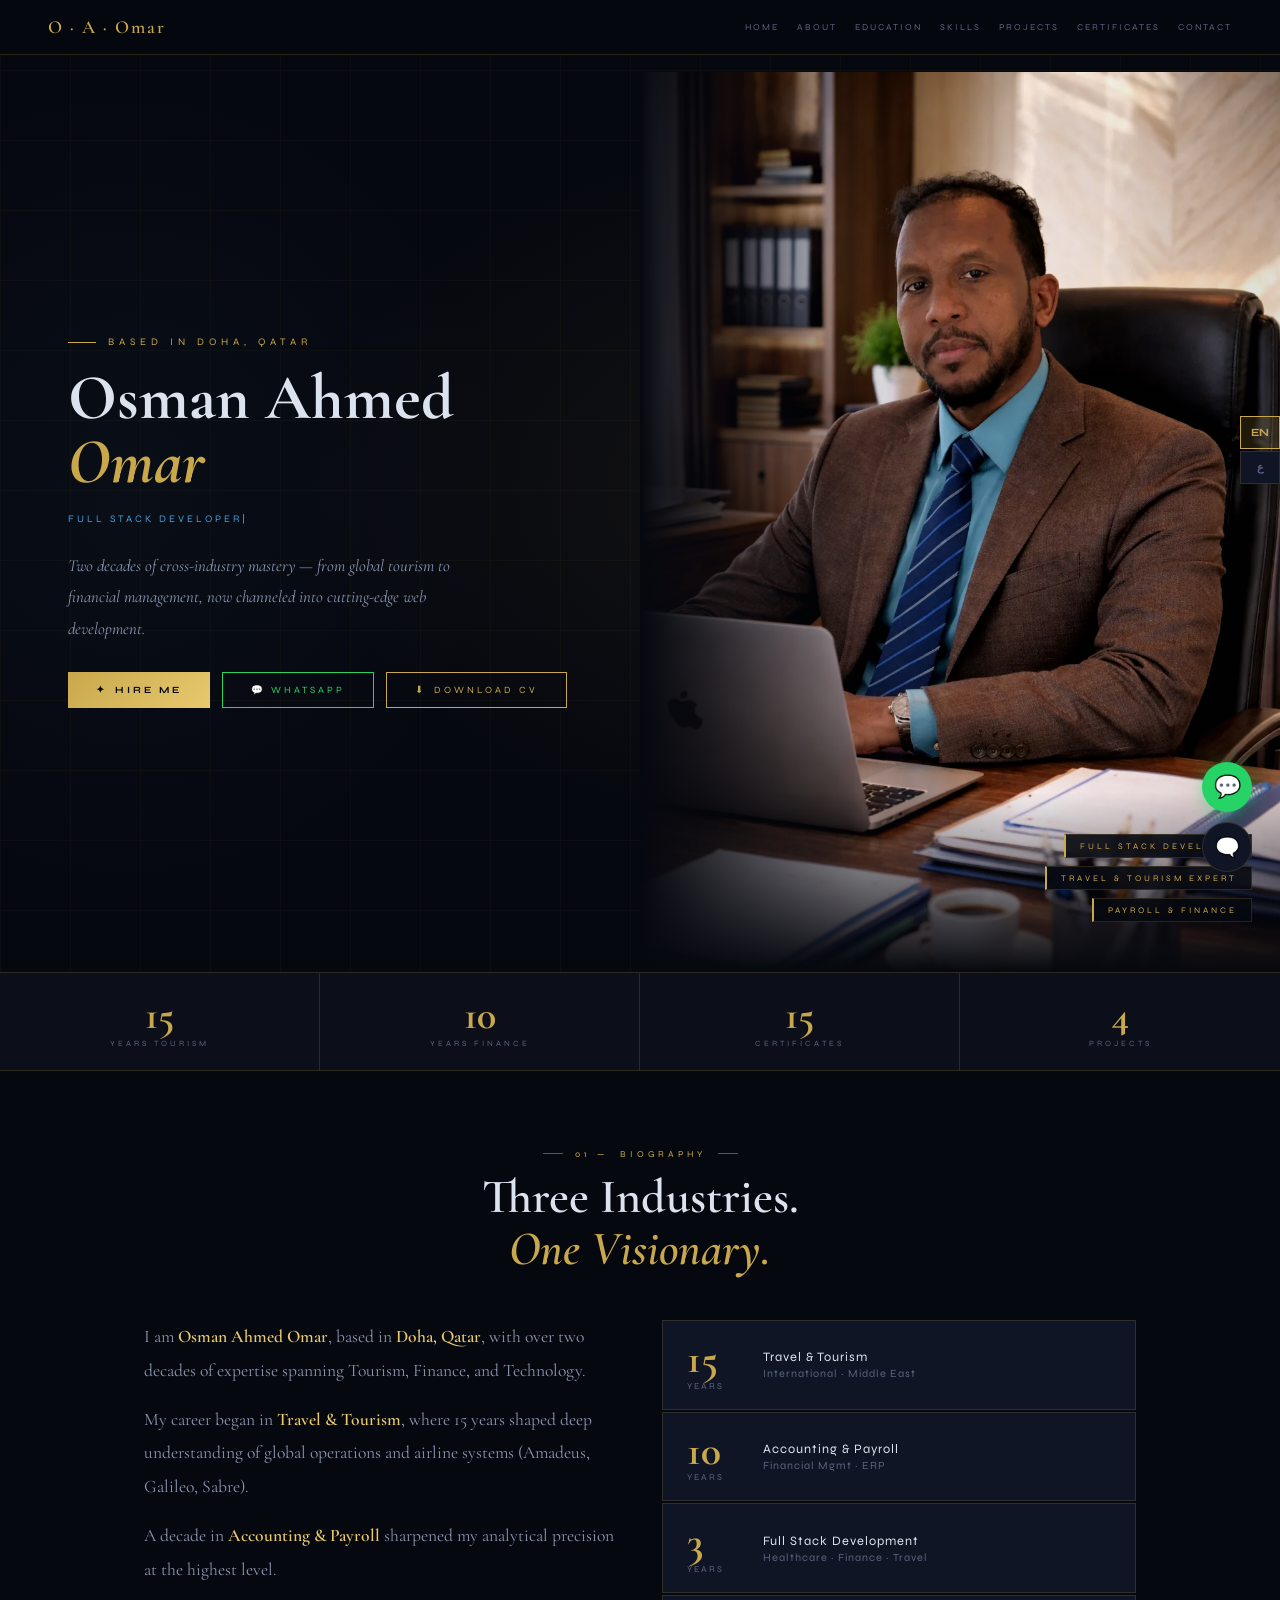
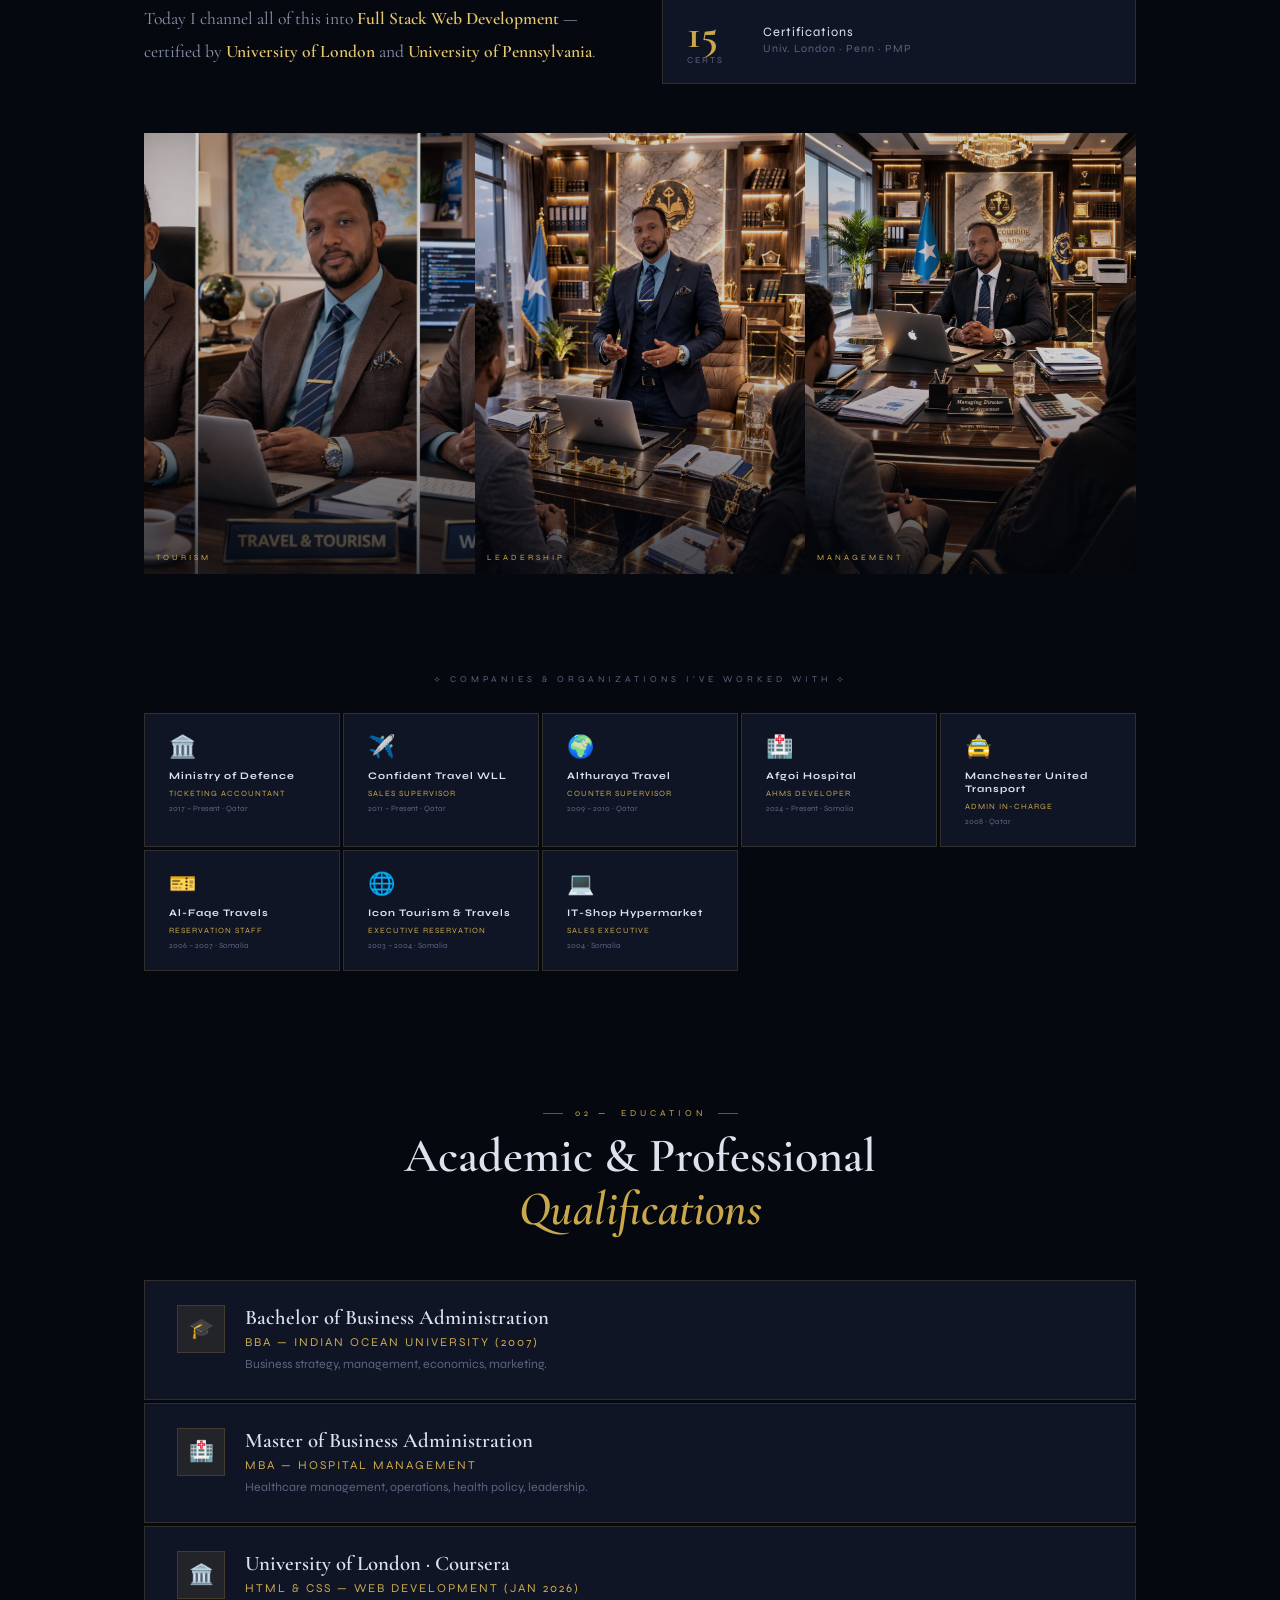
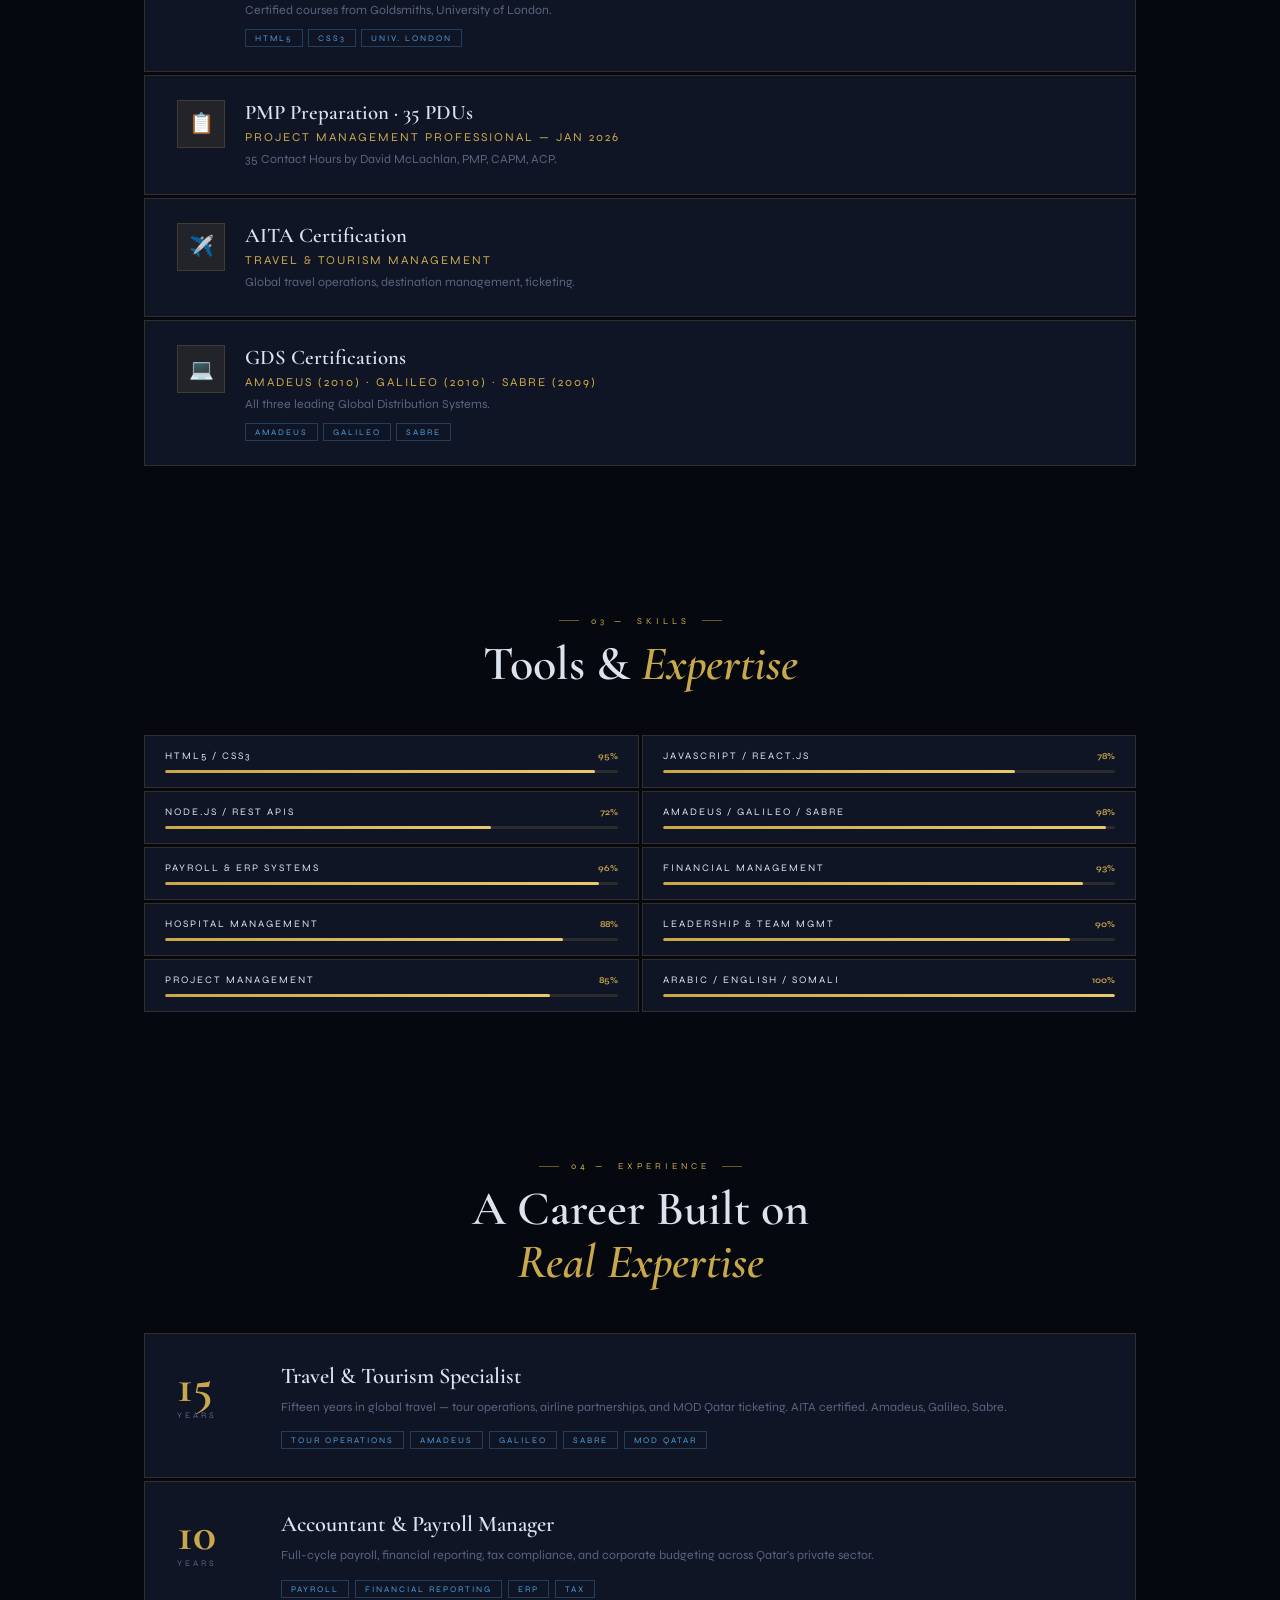
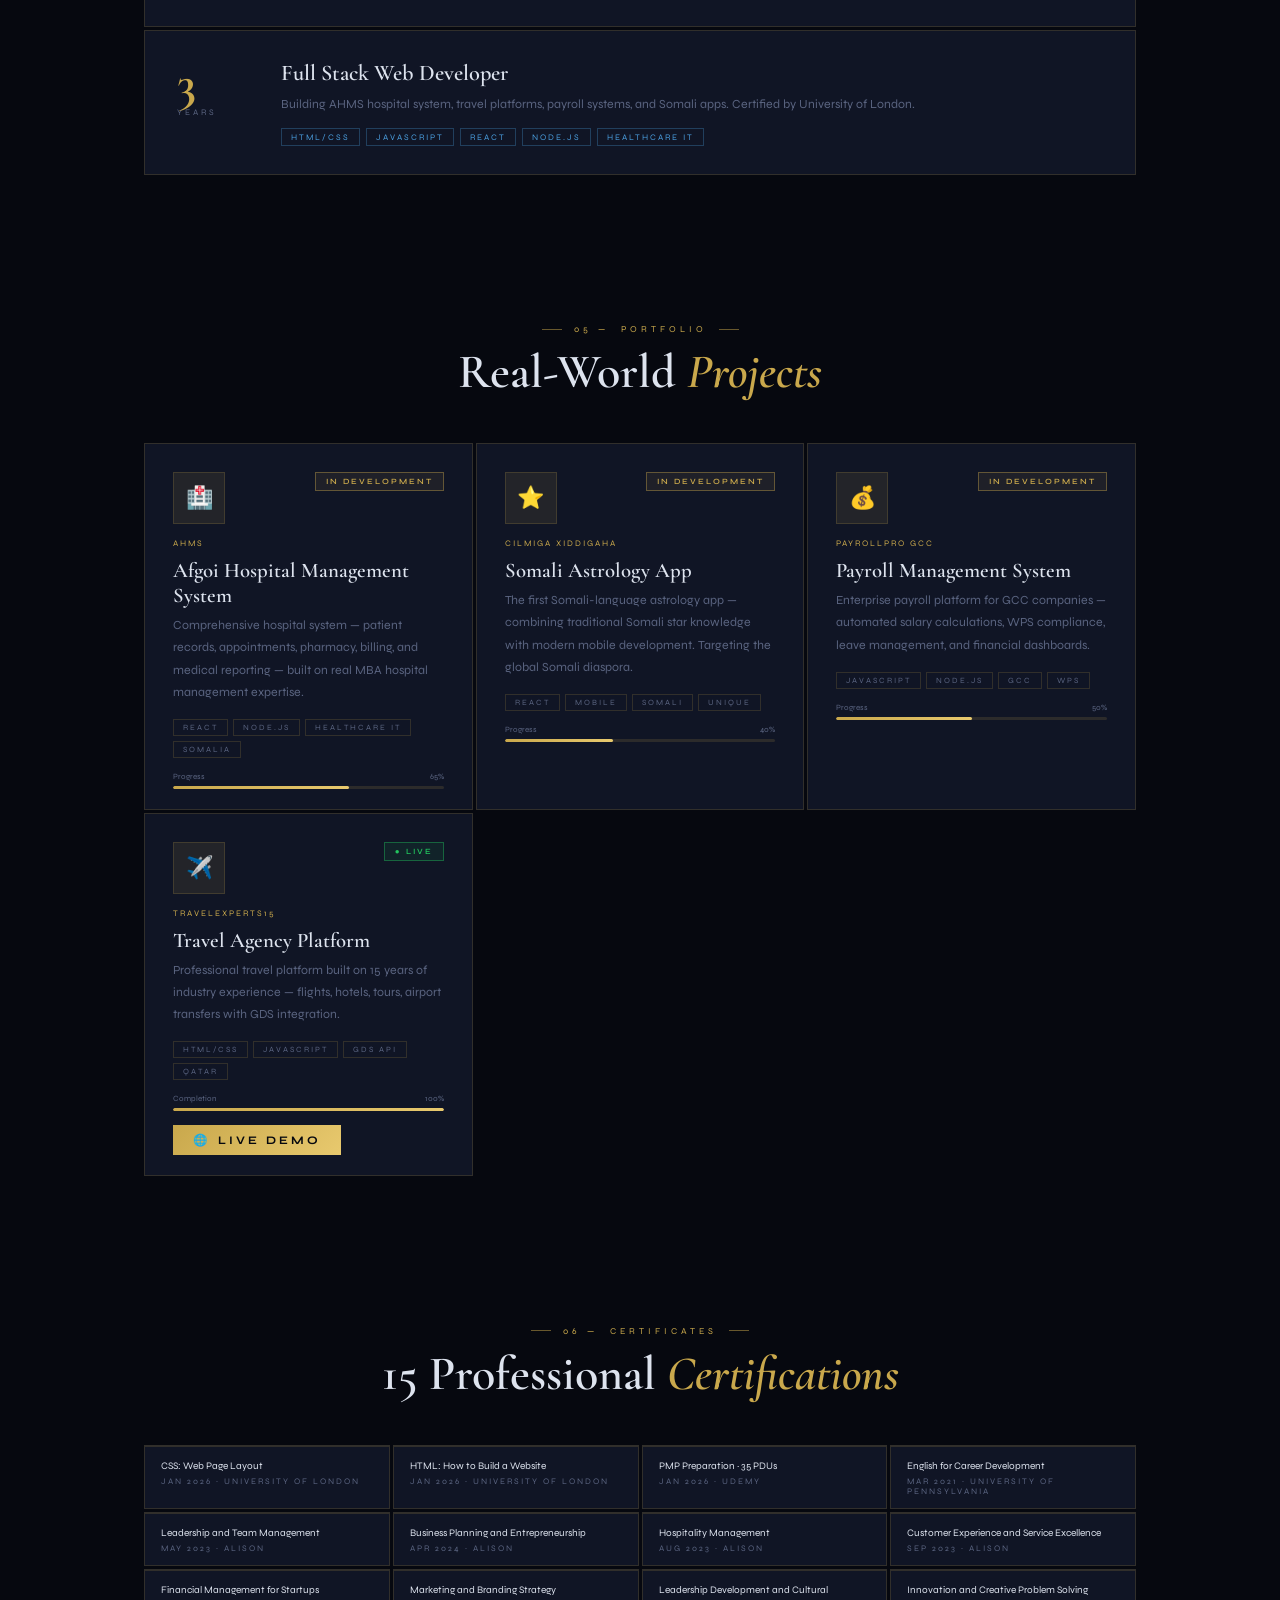
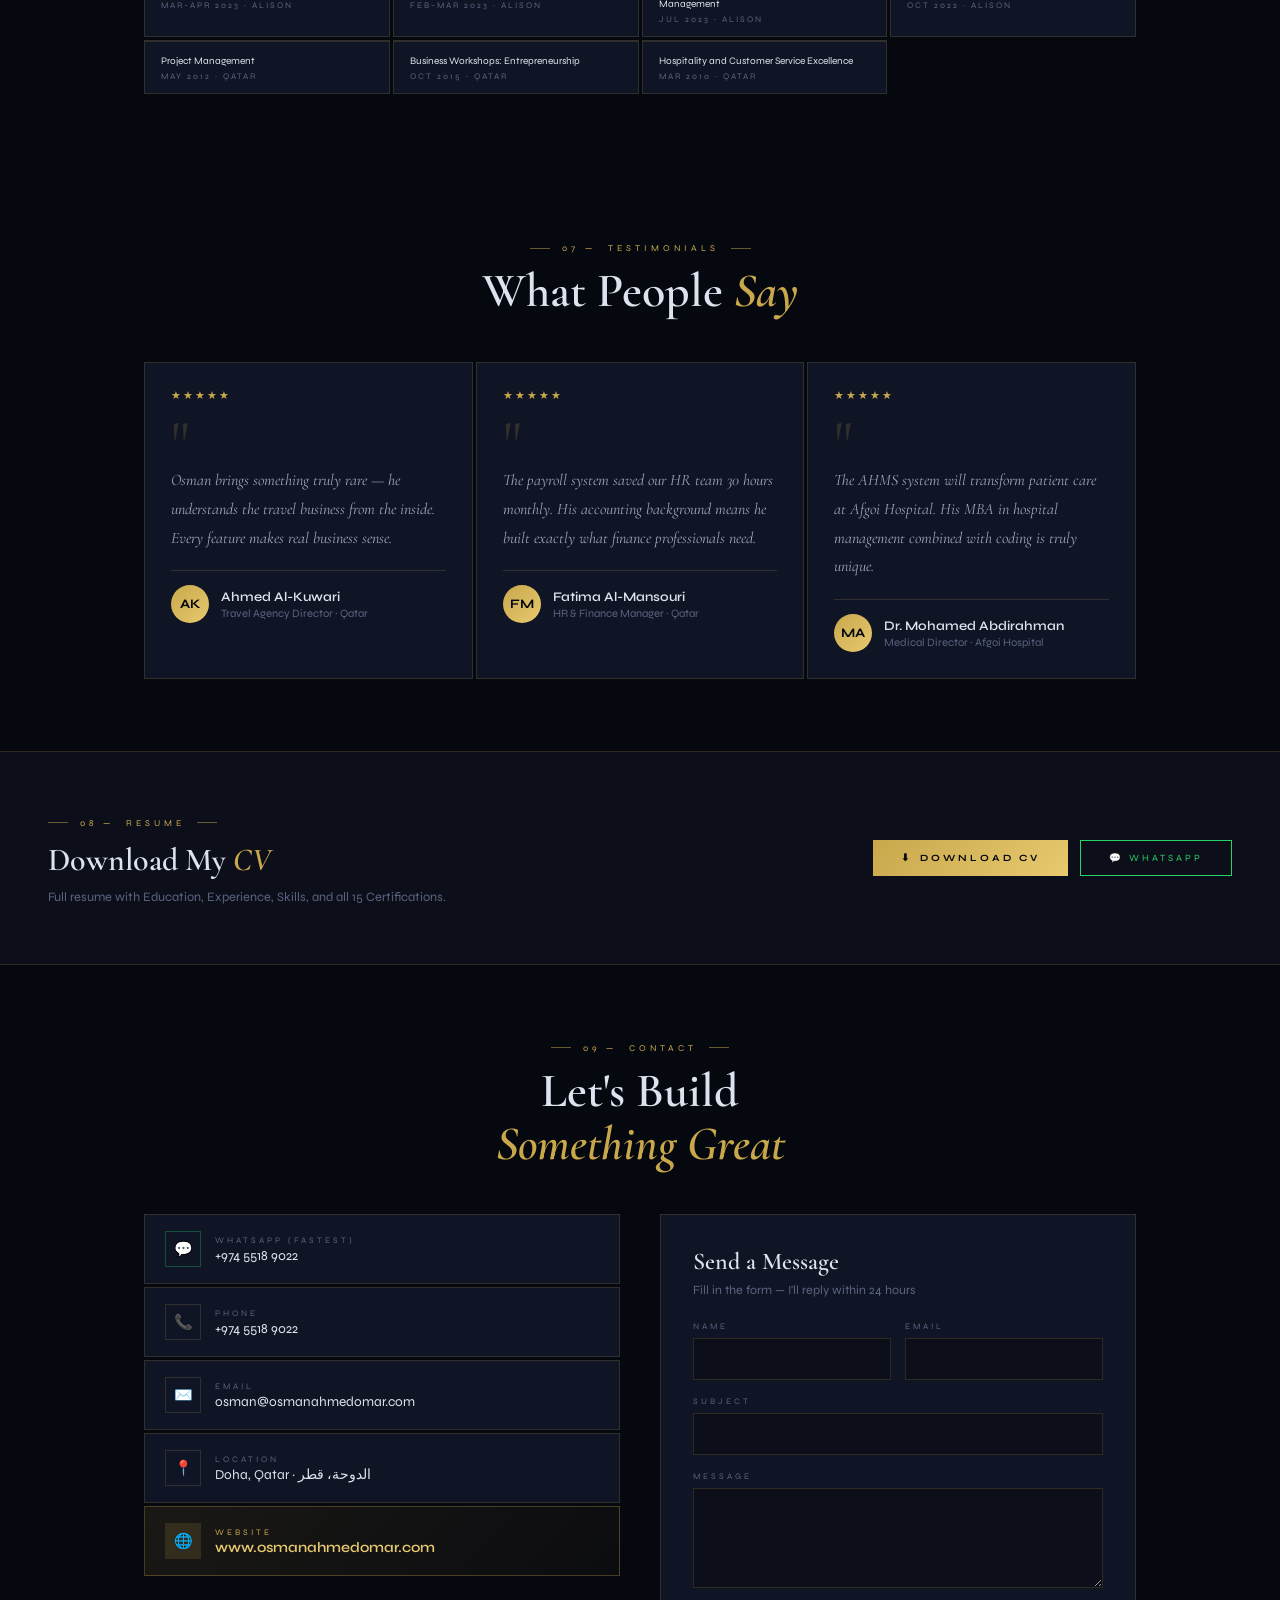
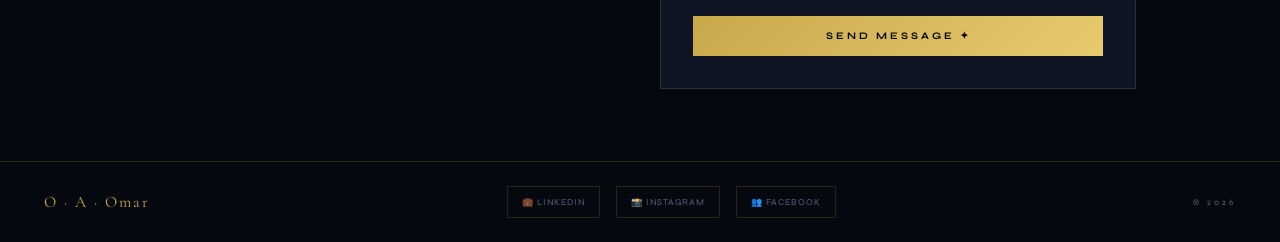
==== commit 53665320: "Simplify footer: O · A · Omar © 2026 Co-Authored-By: Claude Sonnet 4.6 <noreply@anthropic.com>" ====
--- a/index.html
+++ b/index.html
@@ -439,13 +439,13 @@
 </section>
 
 <footer>
-  <div class="footer-name">Osman Ahmed Omar</div>
+  <div class="footer-name">O · A · Omar</div>
   <div class="footer-socials">
     <a href="https://www.linkedin.com/in/osman-ahmed-omar" target="_blank" class="footer-social-link" title="LinkedIn">💼 LinkedIn</a>
     <a href="https://www.instagram.com/osmanahmedomar" target="_blank" class="footer-social-link" title="Instagram">📸 Instagram</a>
     <a href="https://www.facebook.com/osmanahmedomar" target="_blank" class="footer-social-link" title="Facebook">👥 Facebook</a>
   </div>
-  <div class="footer-copy">Full Stack Developer · Doha, Qatar · © 2026</div>
+  <div class="footer-copy">© 2026</div>
 </footer>
 
 <script src="script.js"></script>
--- a/styles.css
+++ b/styles.css
@@ -418,7 +418,7 @@
 @media(max-width:600px){footer{padding:18px 16px;justify-content:center;text-align:center;}}
 .footer-name{font-family:'Cormorant Garamond',serif;font-size:1rem;color:var(--gold);letter-spacing:2px;}
 .footer-copy{font-size:8.5px;letter-spacing:3px;text-transform:uppercase;color:var(--muted);}
-.footer-socials{display:flex;gap:10px;}
+.footer-socials{display:flex;gap:16px;align-items:center;flex-wrap:wrap;}
 .footer-social-link{padding:7px 14px;height:32px;border:1px solid var(--border);color:var(--muted);text-decoration:none;font-size:9px;letter-spacing:1px;text-transform:uppercase;font-family:'Syne',sans-serif;display:flex;align-items:center;gap:6px;transition:border-color 0.2s,color 0.2s;white-space:nowrap;}
 .footer-social-link:hover{border-color:var(--gold);color:var(--gold);}
 
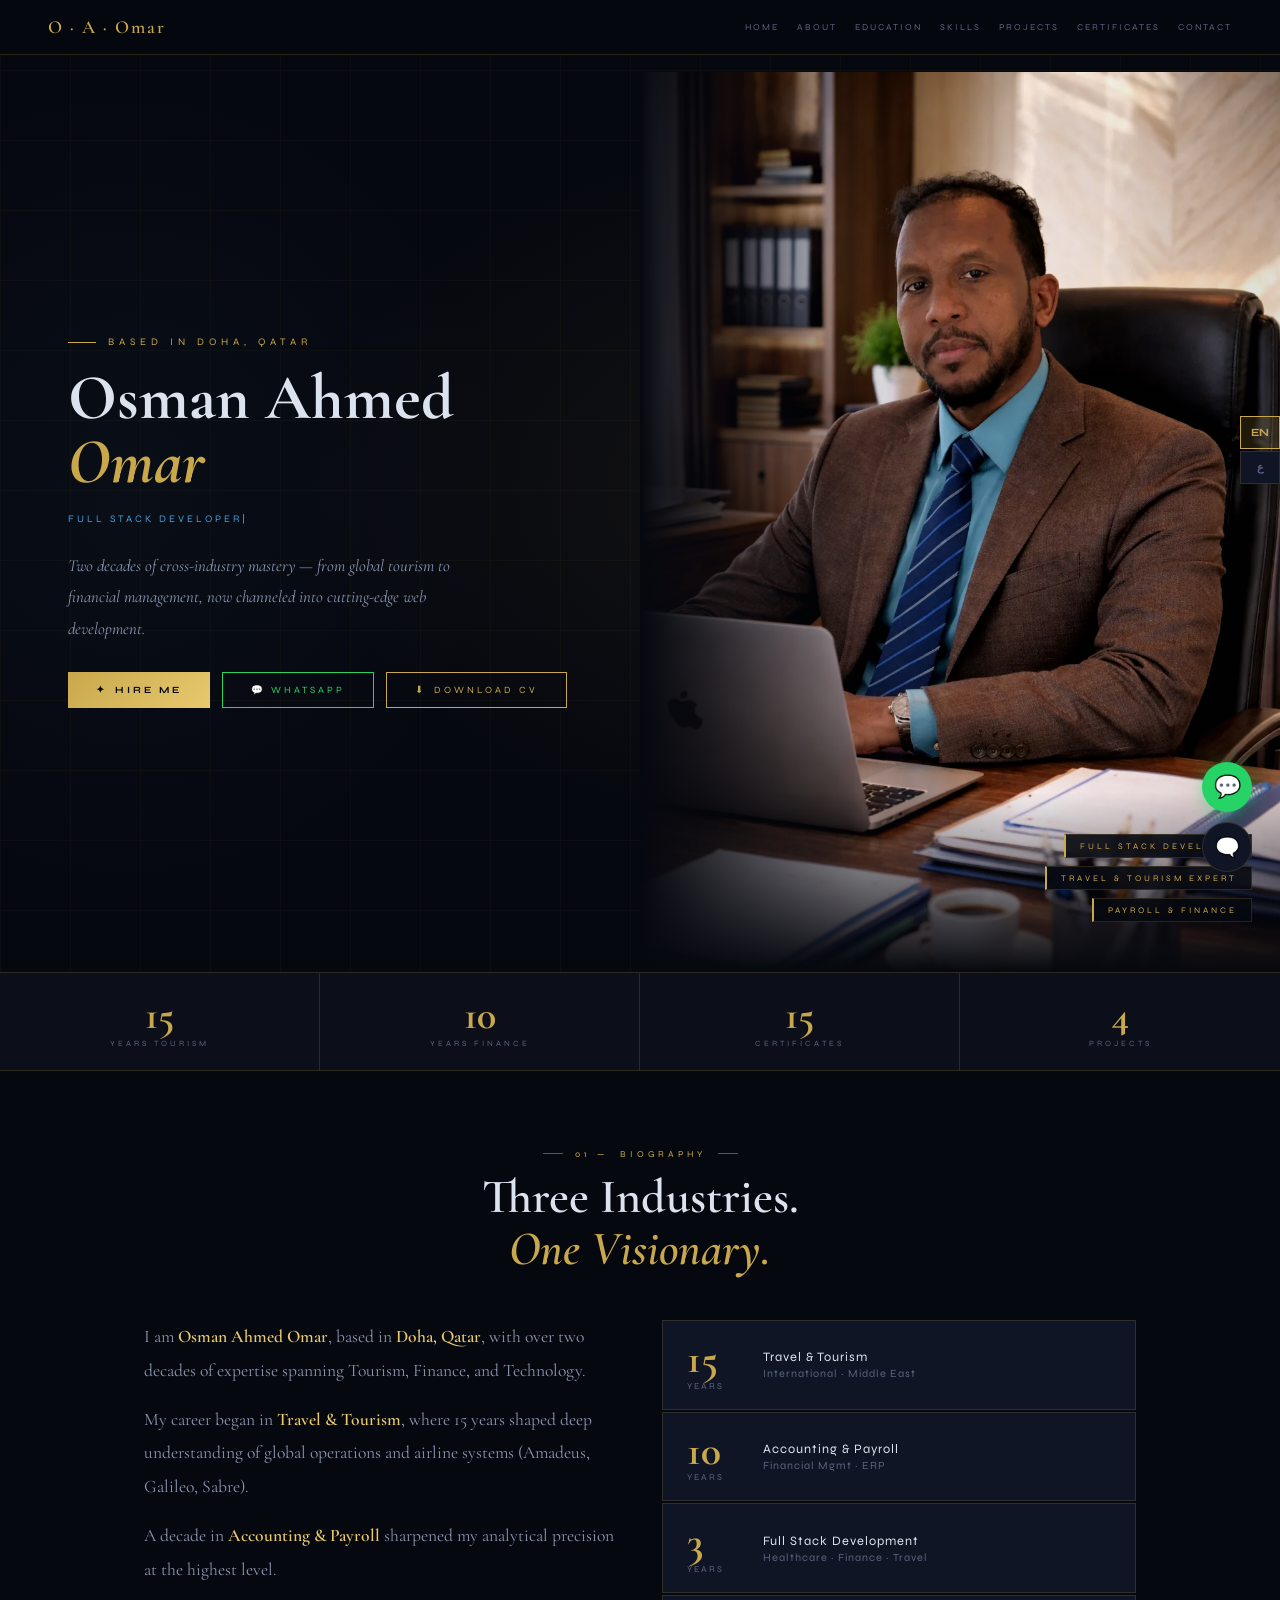
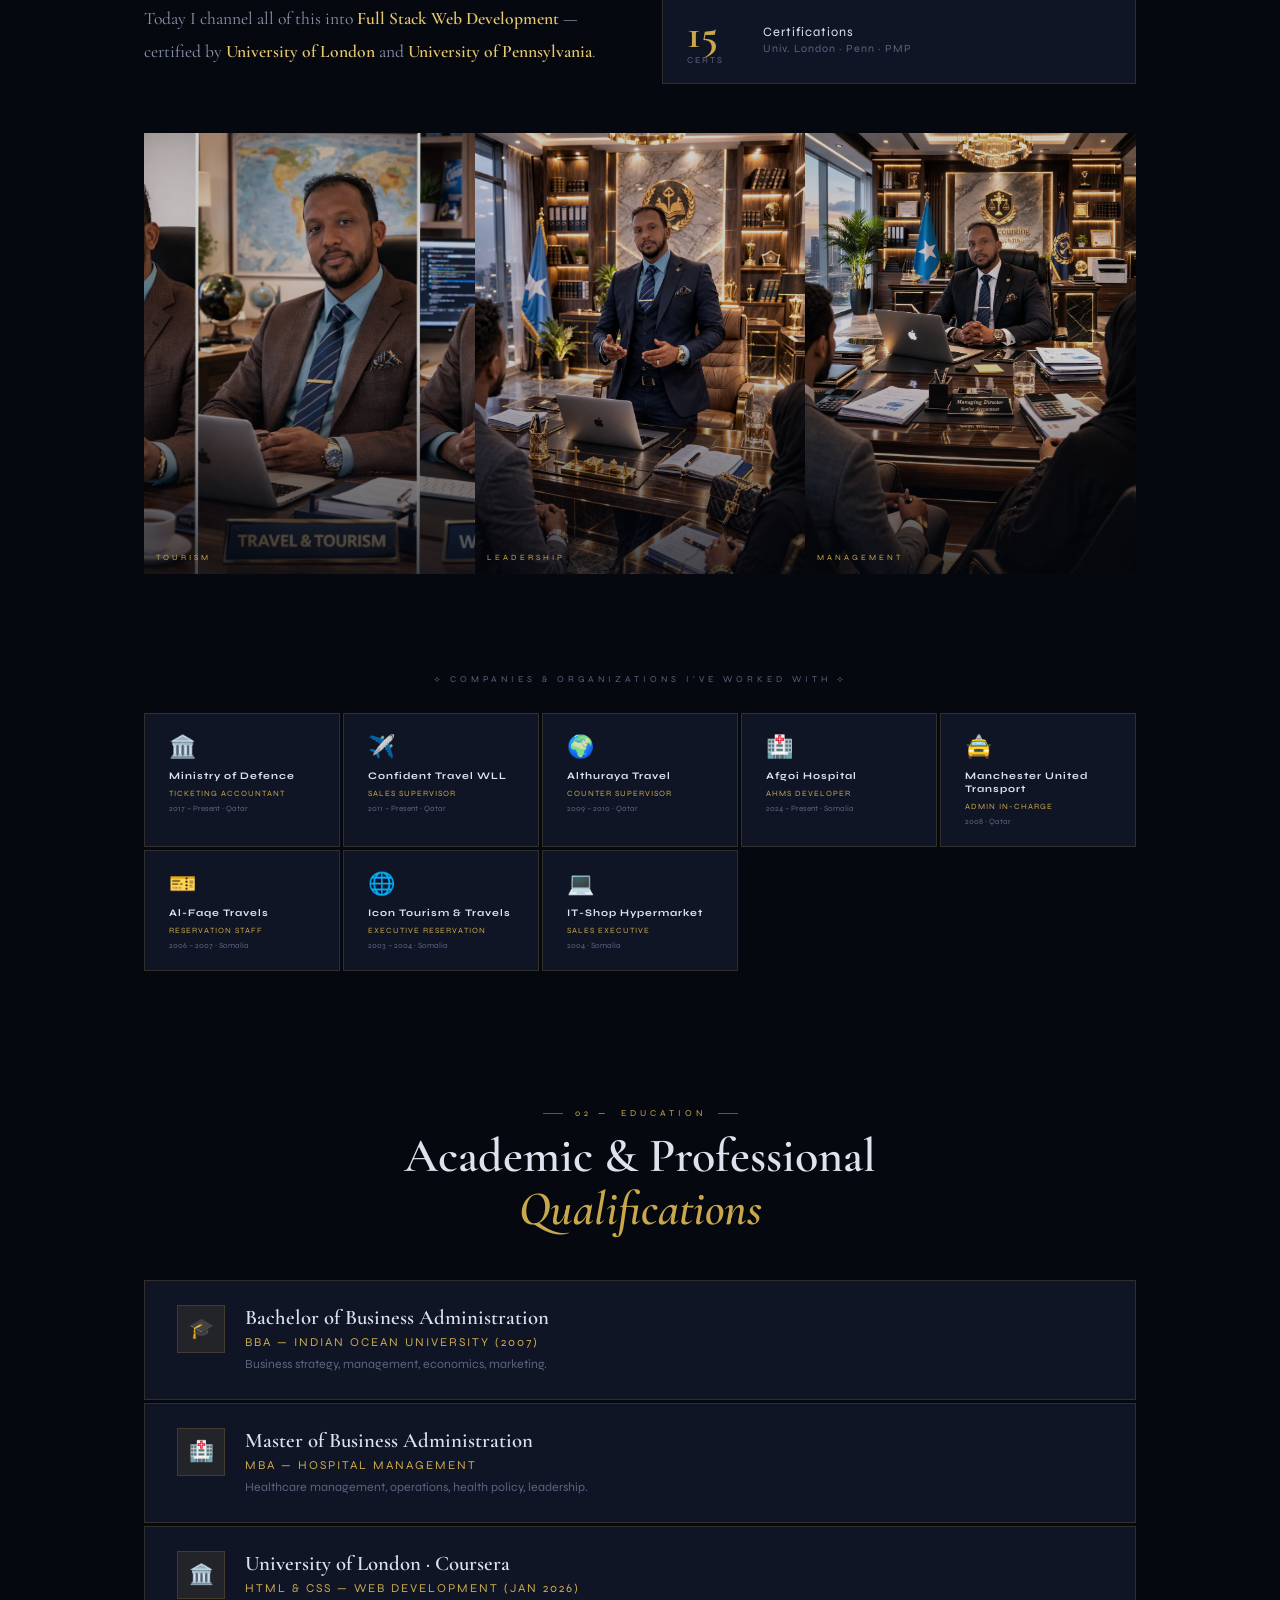
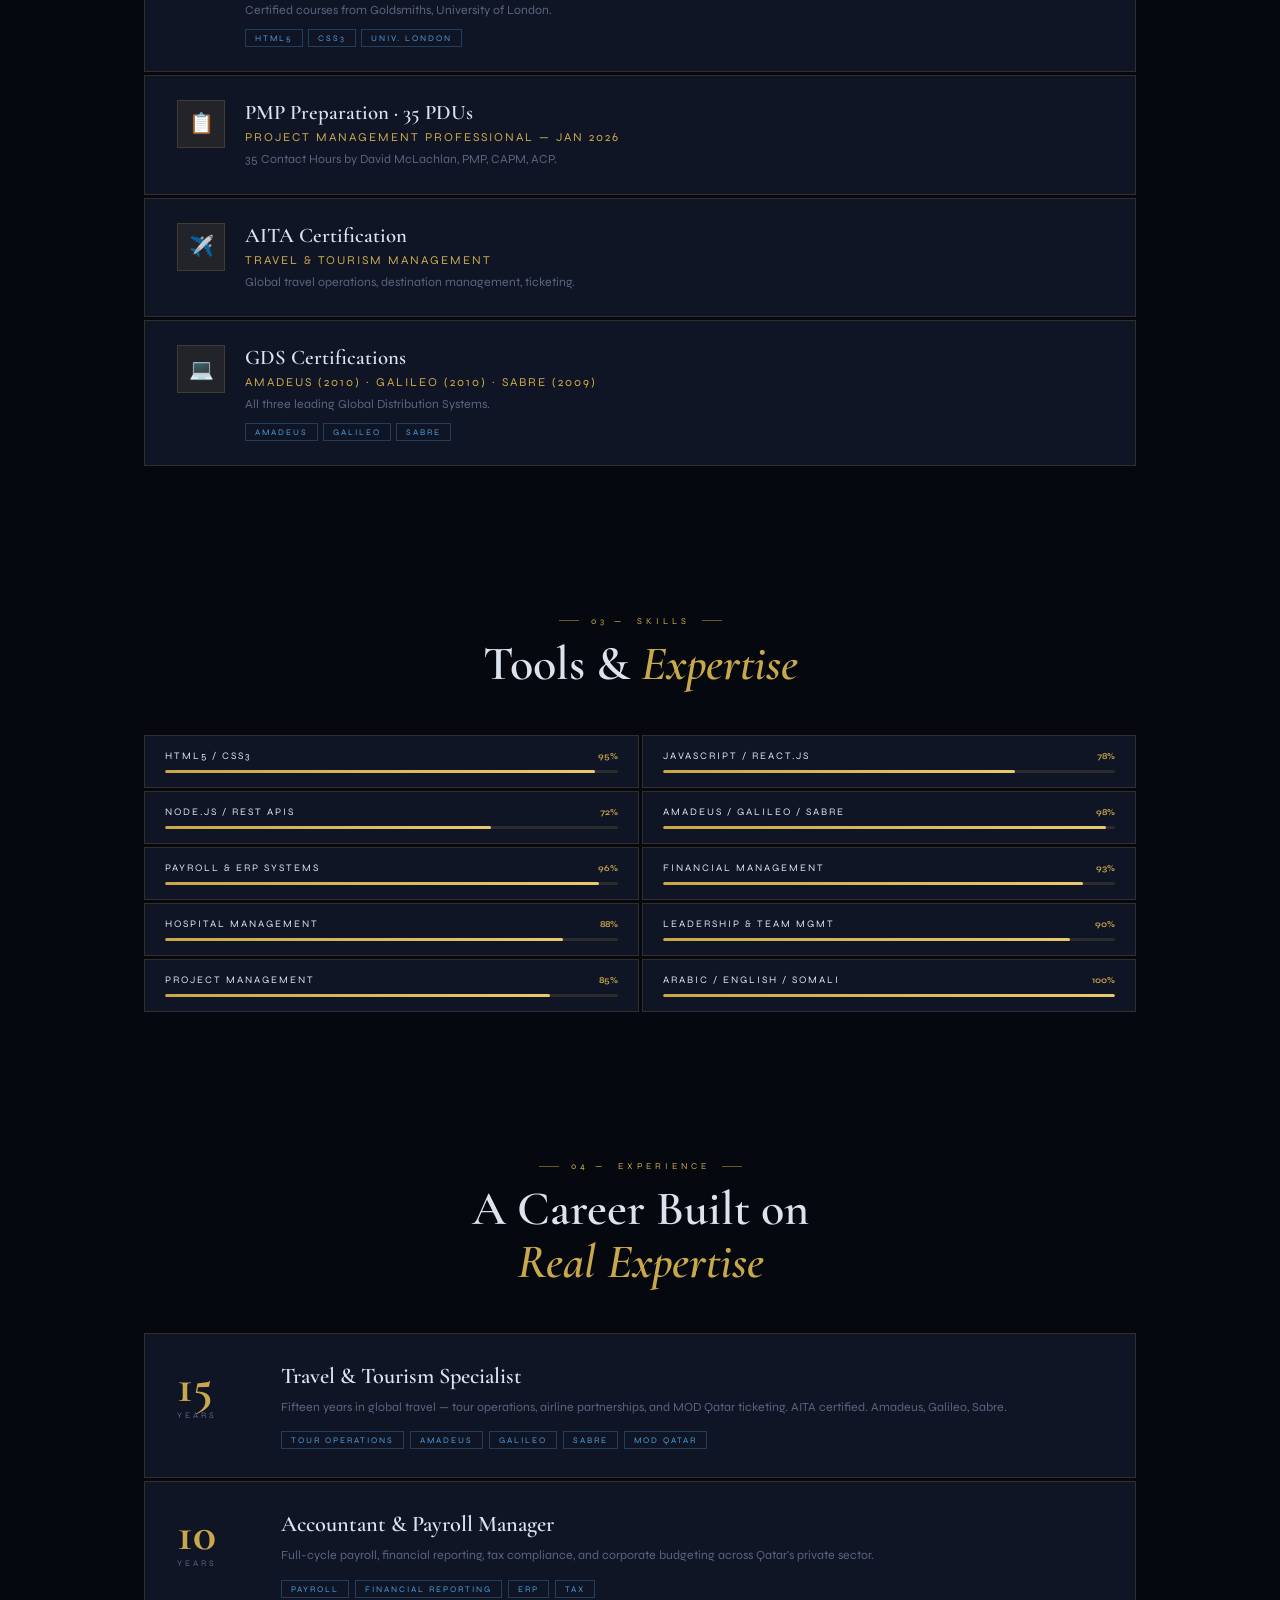
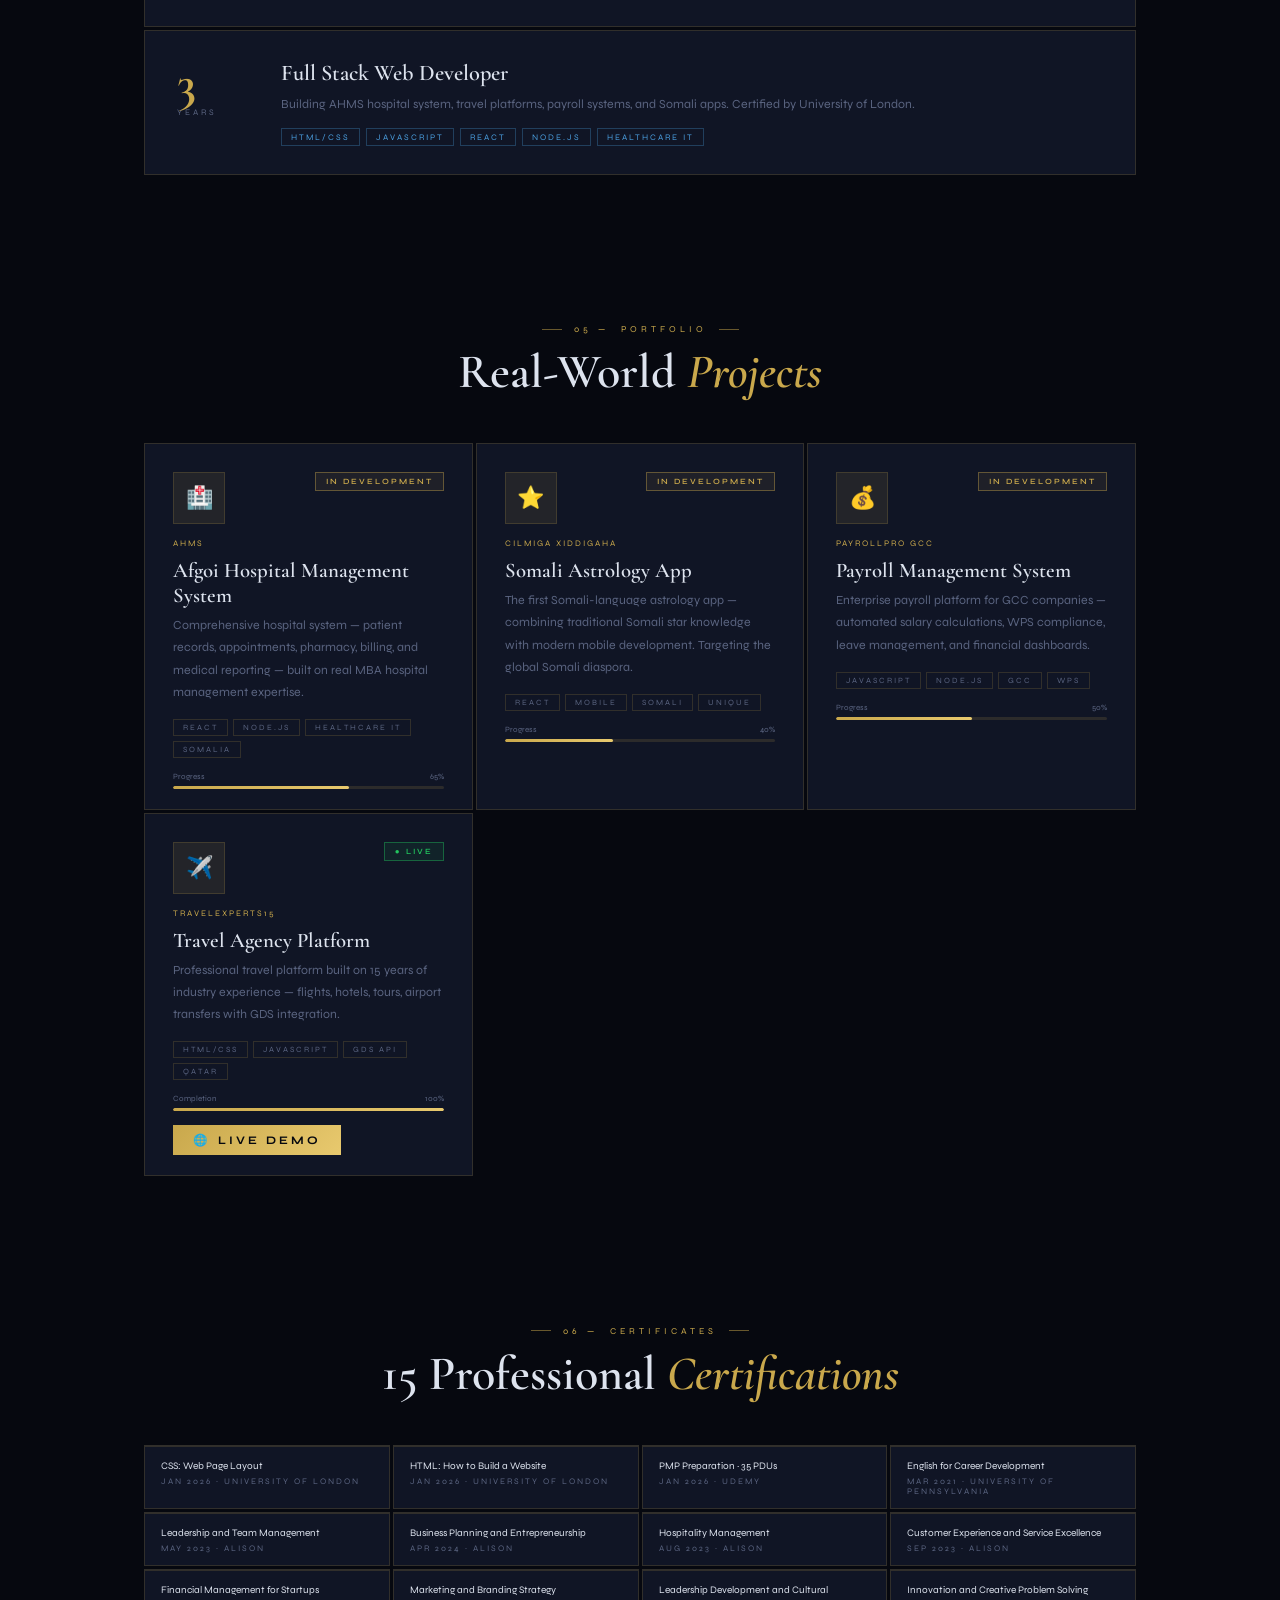
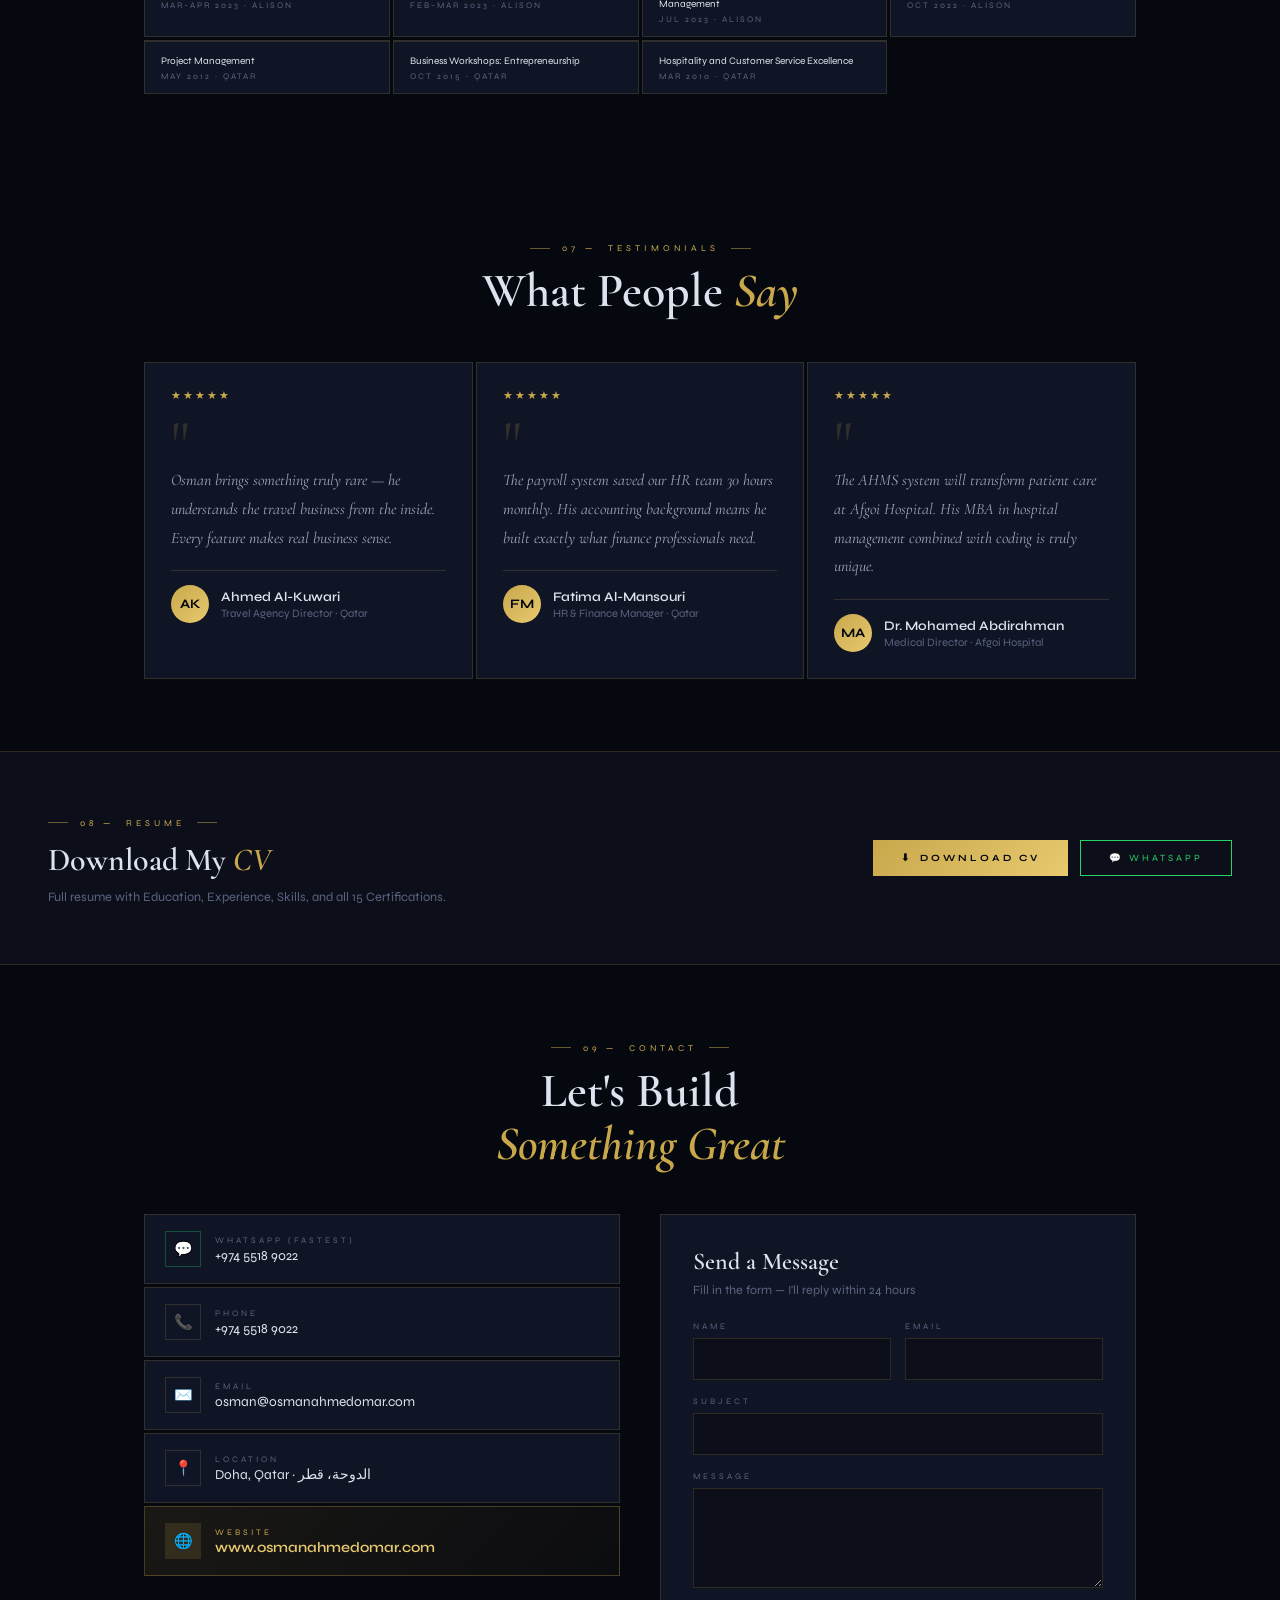
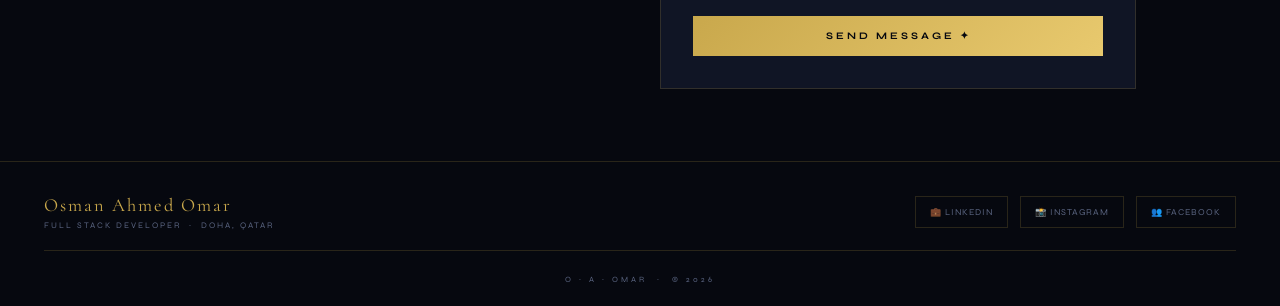
==== commit c218c914: "Redesign footer with two-row professional layout Top row: Osman Ahmed Omar + tagline (left) | social" ====
--- a/index.html
+++ b/index.html
@@ -439,13 +439,20 @@
 </section>
 
 <footer>
-  <div class="footer-name">O · A · Omar</div>
-  <div class="footer-socials">
-    <a href="https://www.linkedin.com/in/osman-ahmed-omar" target="_blank" class="footer-social-link" title="LinkedIn">💼 LinkedIn</a>
-    <a href="https://www.instagram.com/osmanahmedomar" target="_blank" class="footer-social-link" title="Instagram">📸 Instagram</a>
-    <a href="https://www.facebook.com/osmanahmedomar" target="_blank" class="footer-social-link" title="Facebook">👥 Facebook</a>
-  </div>
-  <div class="footer-copy">© 2026</div>
+  <div class="footer-top">
+    <div class="footer-left">
+      <div class="footer-name">Osman Ahmed Omar</div>
+      <div class="footer-tagline">Full Stack Developer &nbsp;·&nbsp; Doha, Qatar</div>
+    </div>
+    <div class="footer-socials">
+      <a href="https://www.linkedin.com/in/osman-ahmed-omar" target="_blank" class="footer-social-link" title="LinkedIn">💼 LinkedIn</a>
+      <a href="https://www.instagram.com/osmanahmedomar" target="_blank" class="footer-social-link" title="Instagram">📸 Instagram</a>
+      <a href="https://www.facebook.com/osmanahmedomar" target="_blank" class="footer-social-link" title="Facebook">👥 Facebook</a>
+    </div>
+  </div>
+  <div class="footer-bottom">
+    <span class="footer-copy">O · A · Omar &nbsp;·&nbsp; © 2026</span>
+  </div>
 </footer>
 
 <script src="script.js"></script>
--- a/styles.css
+++ b/styles.css
@@ -414,13 +414,17 @@
 body.ar #scrollTop{right:auto;left:28px;}
 
 /* ── FOOTER ── */
-footer{background:var(--bg);border-top:1px solid var(--border);padding:24px 44px;display:flex;justify-content:space-between;align-items:center;flex-wrap:wrap;gap:10px;}
-@media(max-width:600px){footer{padding:18px 16px;justify-content:center;text-align:center;}}
-.footer-name{font-family:'Cormorant Garamond',serif;font-size:1rem;color:var(--gold);letter-spacing:2px;}
-.footer-copy{font-size:8.5px;letter-spacing:3px;text-transform:uppercase;color:var(--muted);}
-.footer-socials{display:flex;gap:16px;align-items:center;flex-wrap:wrap;}
+footer{background:var(--bg);border-top:1px solid var(--border);padding:32px 44px 20px;display:flex;flex-direction:column;gap:20px;}
+.footer-top{display:flex;justify-content:space-between;align-items:center;flex-wrap:wrap;gap:16px;}
+.footer-left{display:flex;flex-direction:column;gap:4px;}
+.footer-name{font-family:'Cormorant Garamond',serif;font-size:1.15rem;color:var(--gold);letter-spacing:2px;}
+.footer-tagline{font-size:8.5px;letter-spacing:2px;text-transform:uppercase;color:var(--muted);}
+.footer-socials{display:flex;gap:12px;align-items:center;flex-wrap:wrap;}
 .footer-social-link{padding:7px 14px;height:32px;border:1px solid var(--border);color:var(--muted);text-decoration:none;font-size:9px;letter-spacing:1px;text-transform:uppercase;font-family:'Syne',sans-serif;display:flex;align-items:center;gap:6px;transition:border-color 0.2s,color 0.2s;white-space:nowrap;}
 .footer-social-link:hover{border-color:var(--gold);color:var(--gold);}
+.footer-bottom{border-top:1px solid var(--border);padding-top:16px;text-align:center;}
+.footer-copy{font-size:8px;letter-spacing:3px;text-transform:uppercase;color:var(--muted);}
+@media(max-width:600px){footer{padding:24px 16px 16px;}.footer-top{justify-content:center;text-align:center;}.footer-left{align-items:center;}}
 
 @keyframes slideRight{from{opacity:0;transform:translateX(-40px);}to{opacity:1;transform:translateX(0);}}
 @keyframes slideLeft{from{opacity:0;transform:translateX(40px);}to{opacity:1;transform:translateX(0);}}
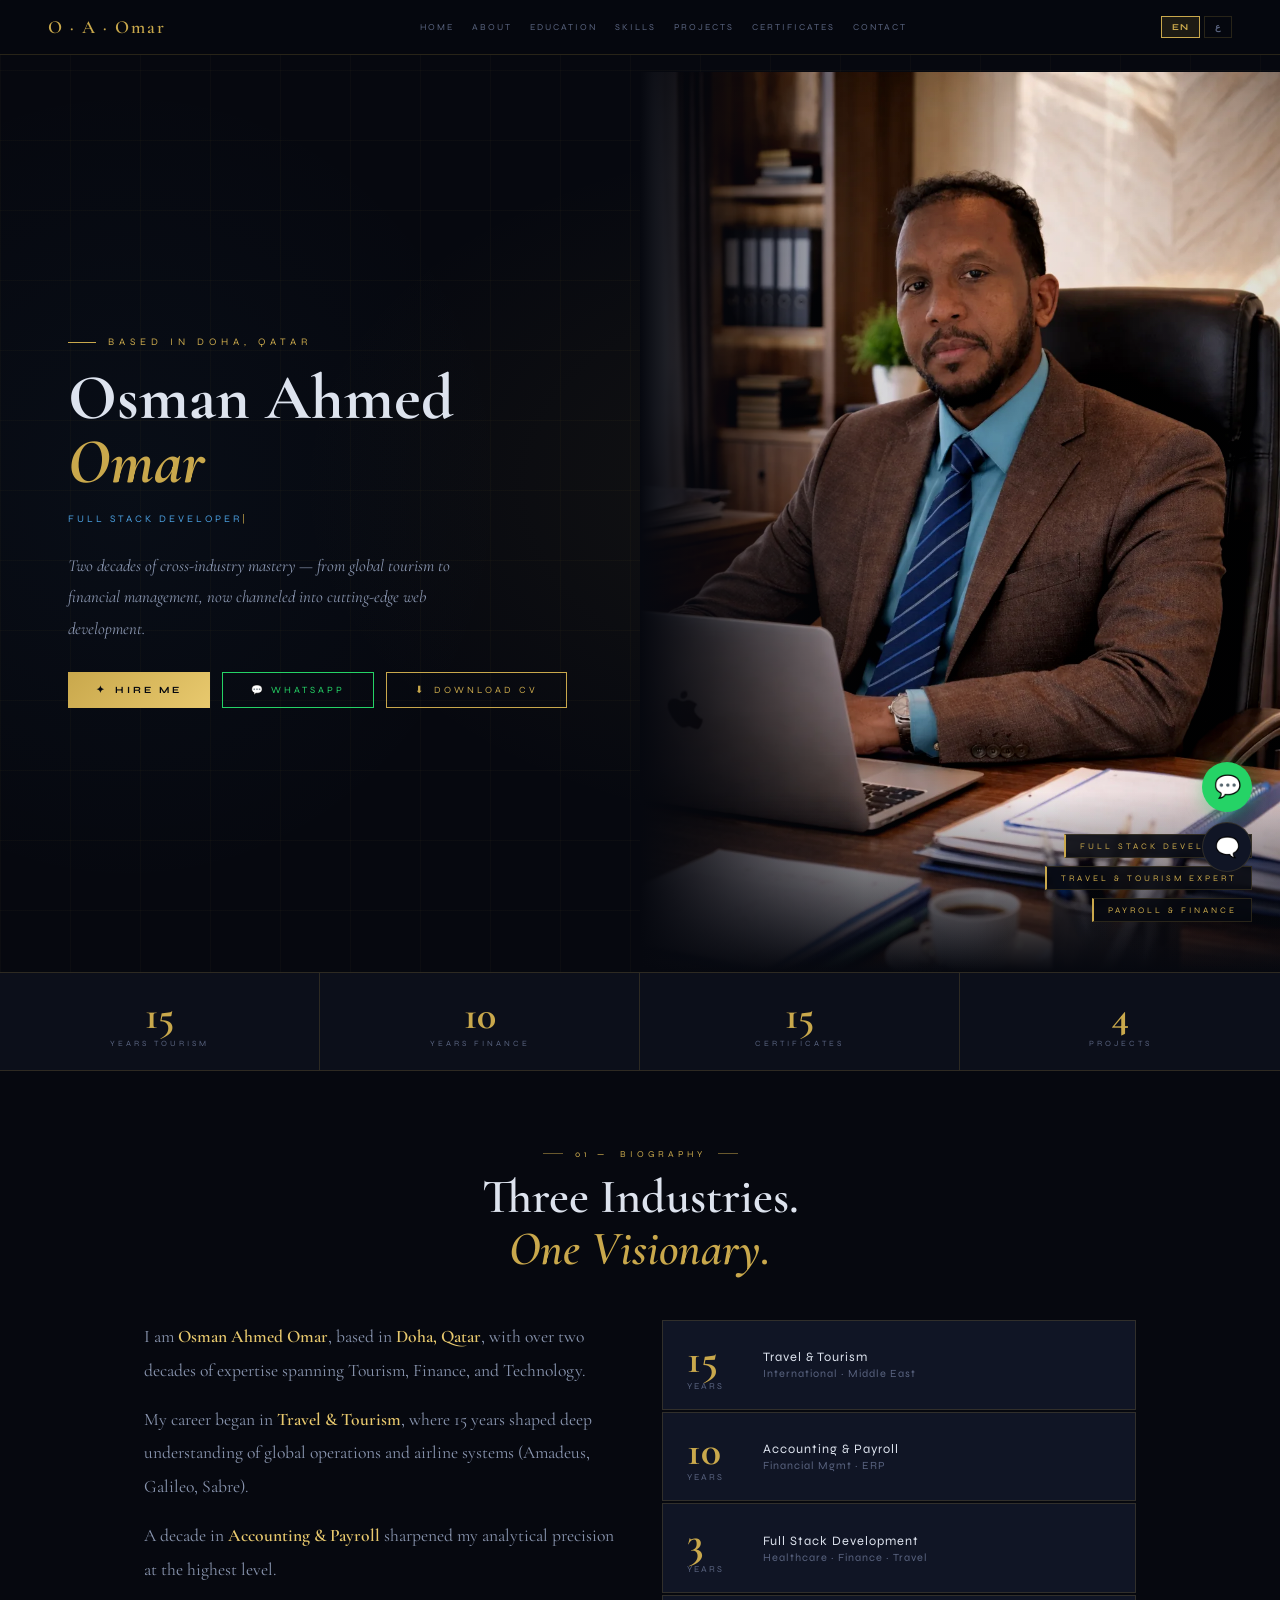
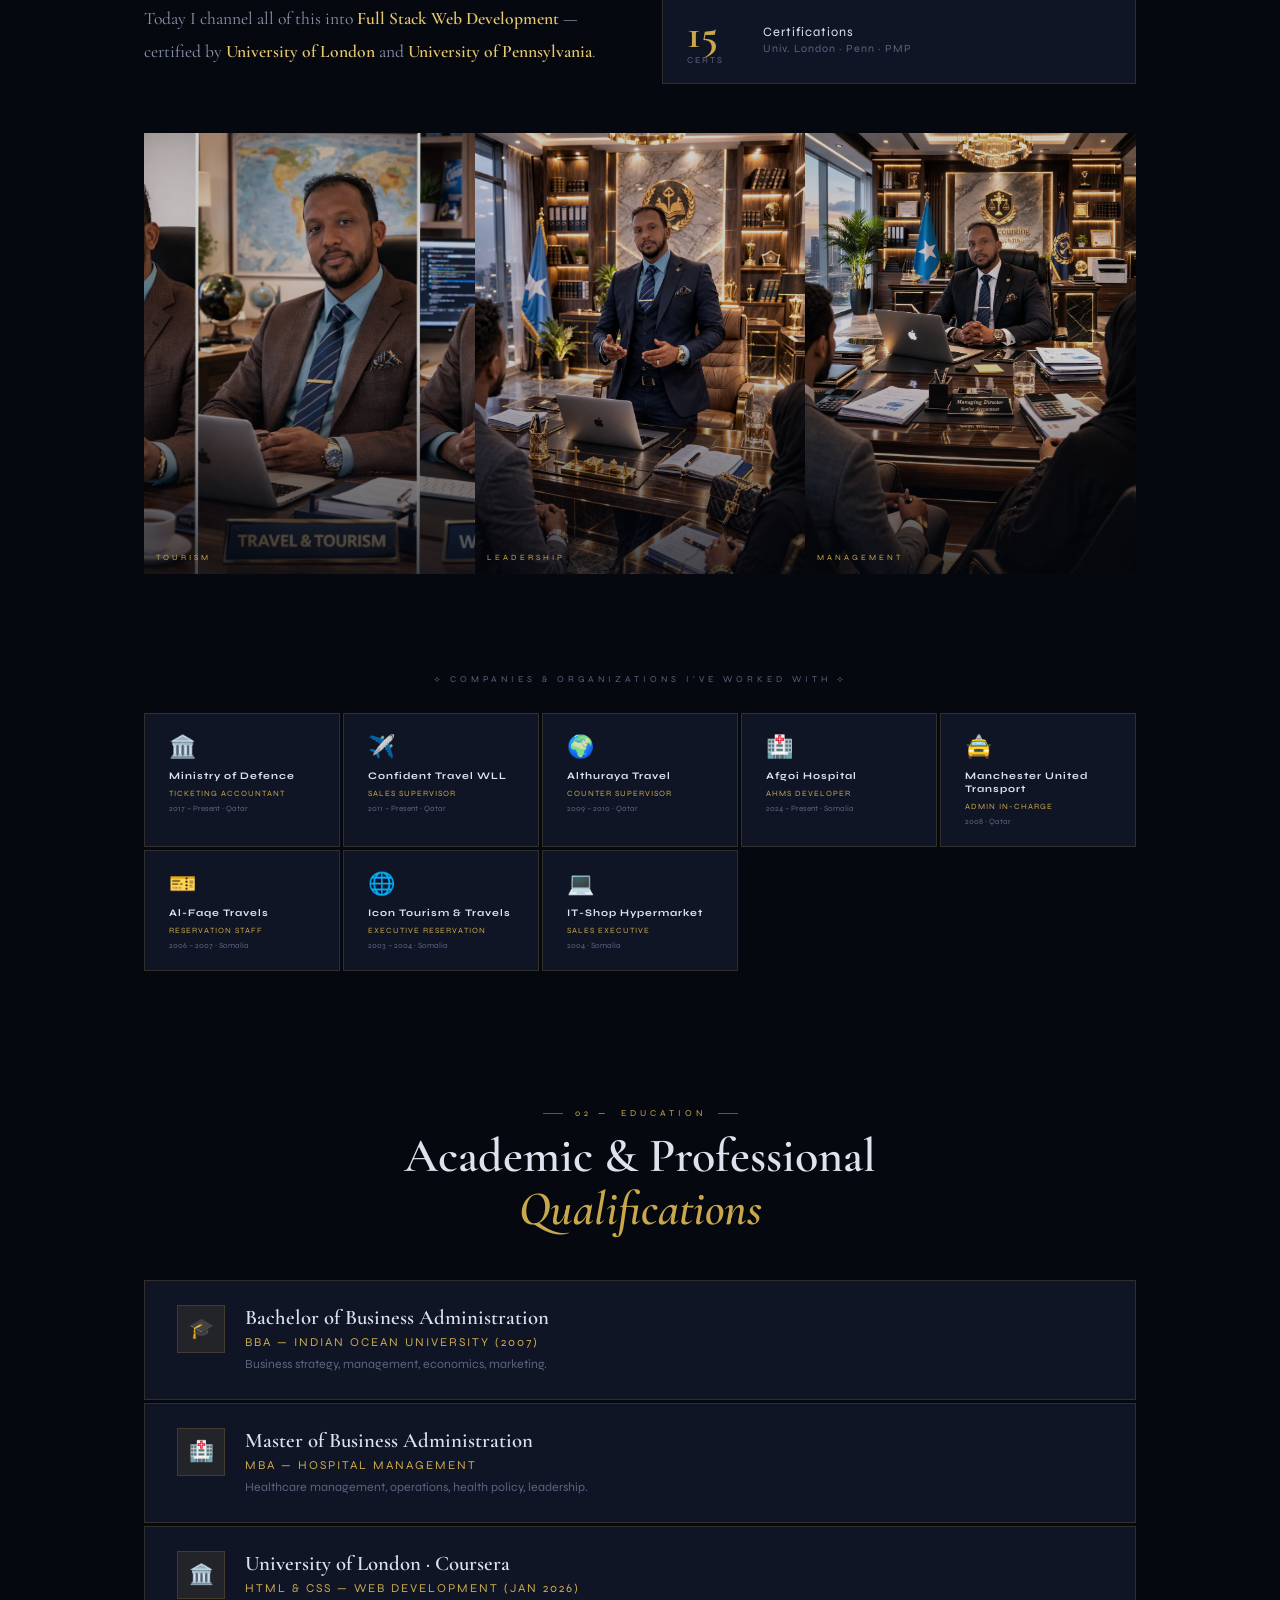
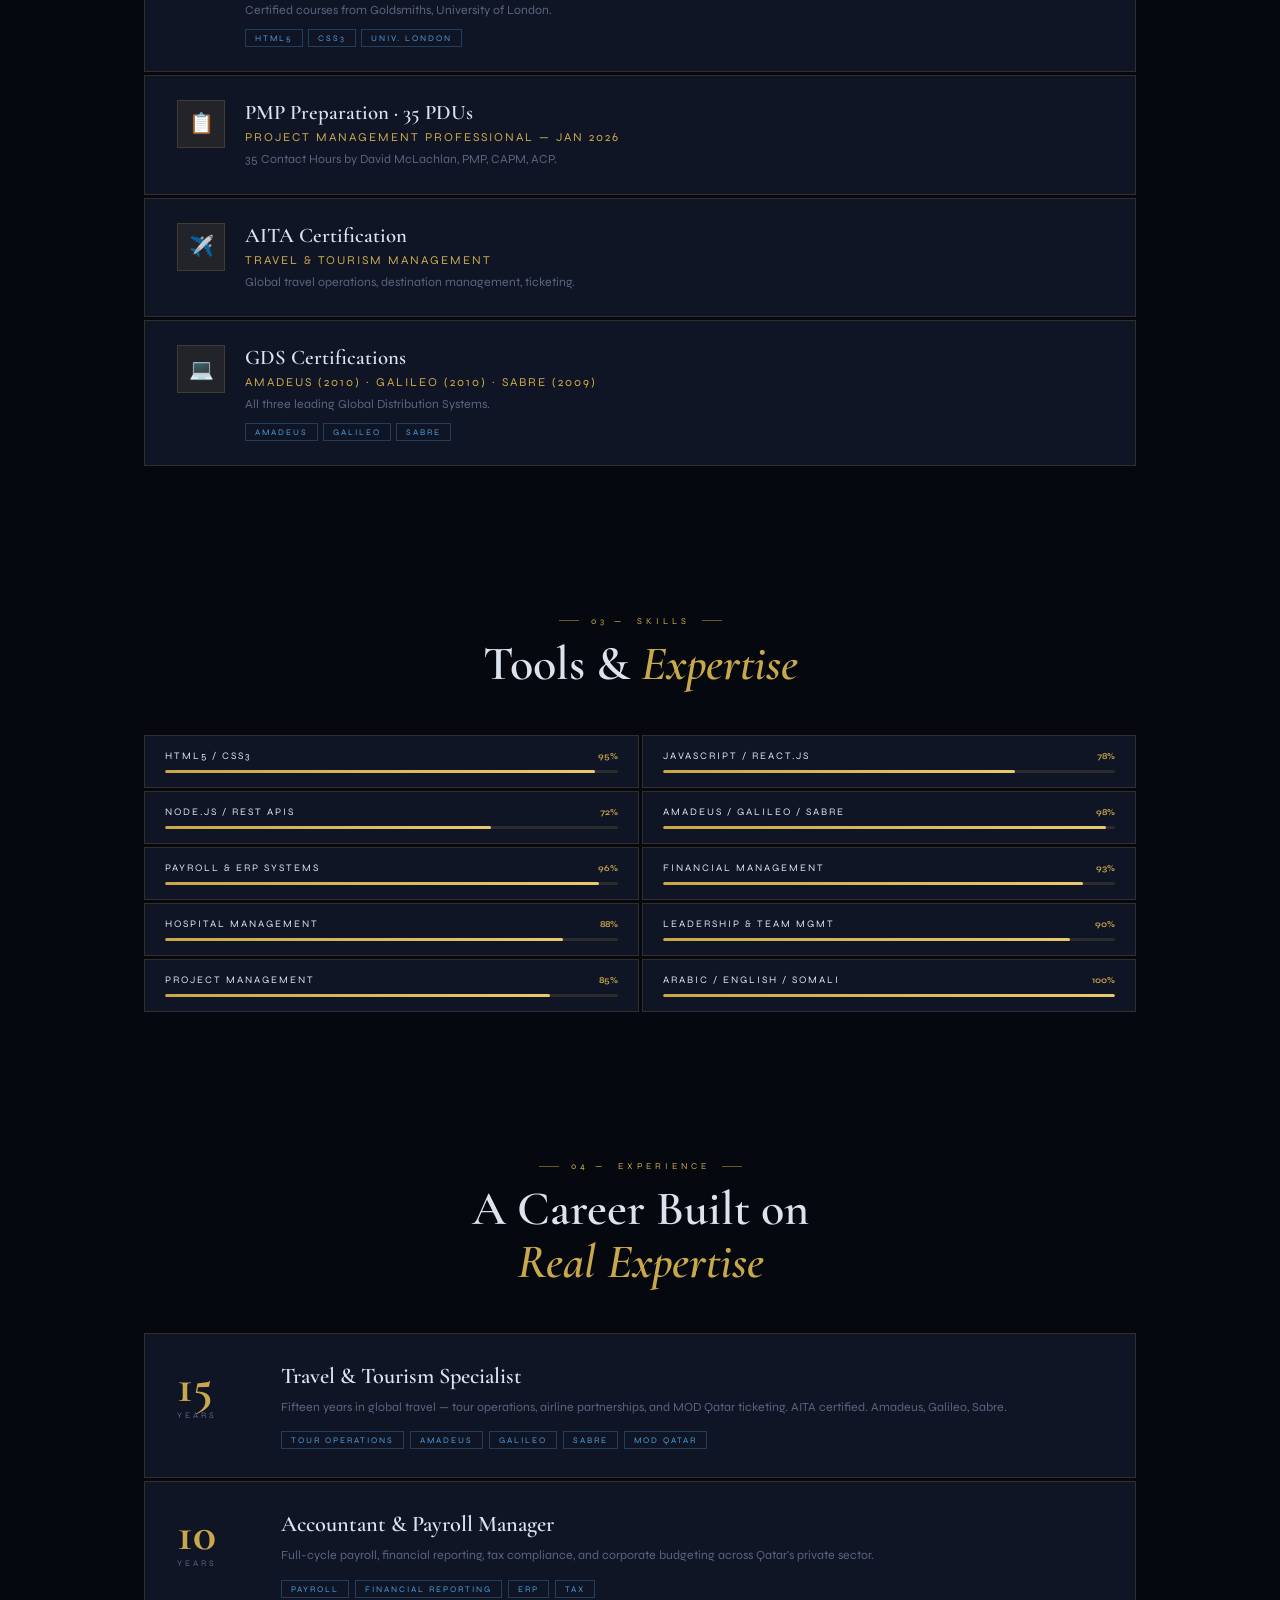
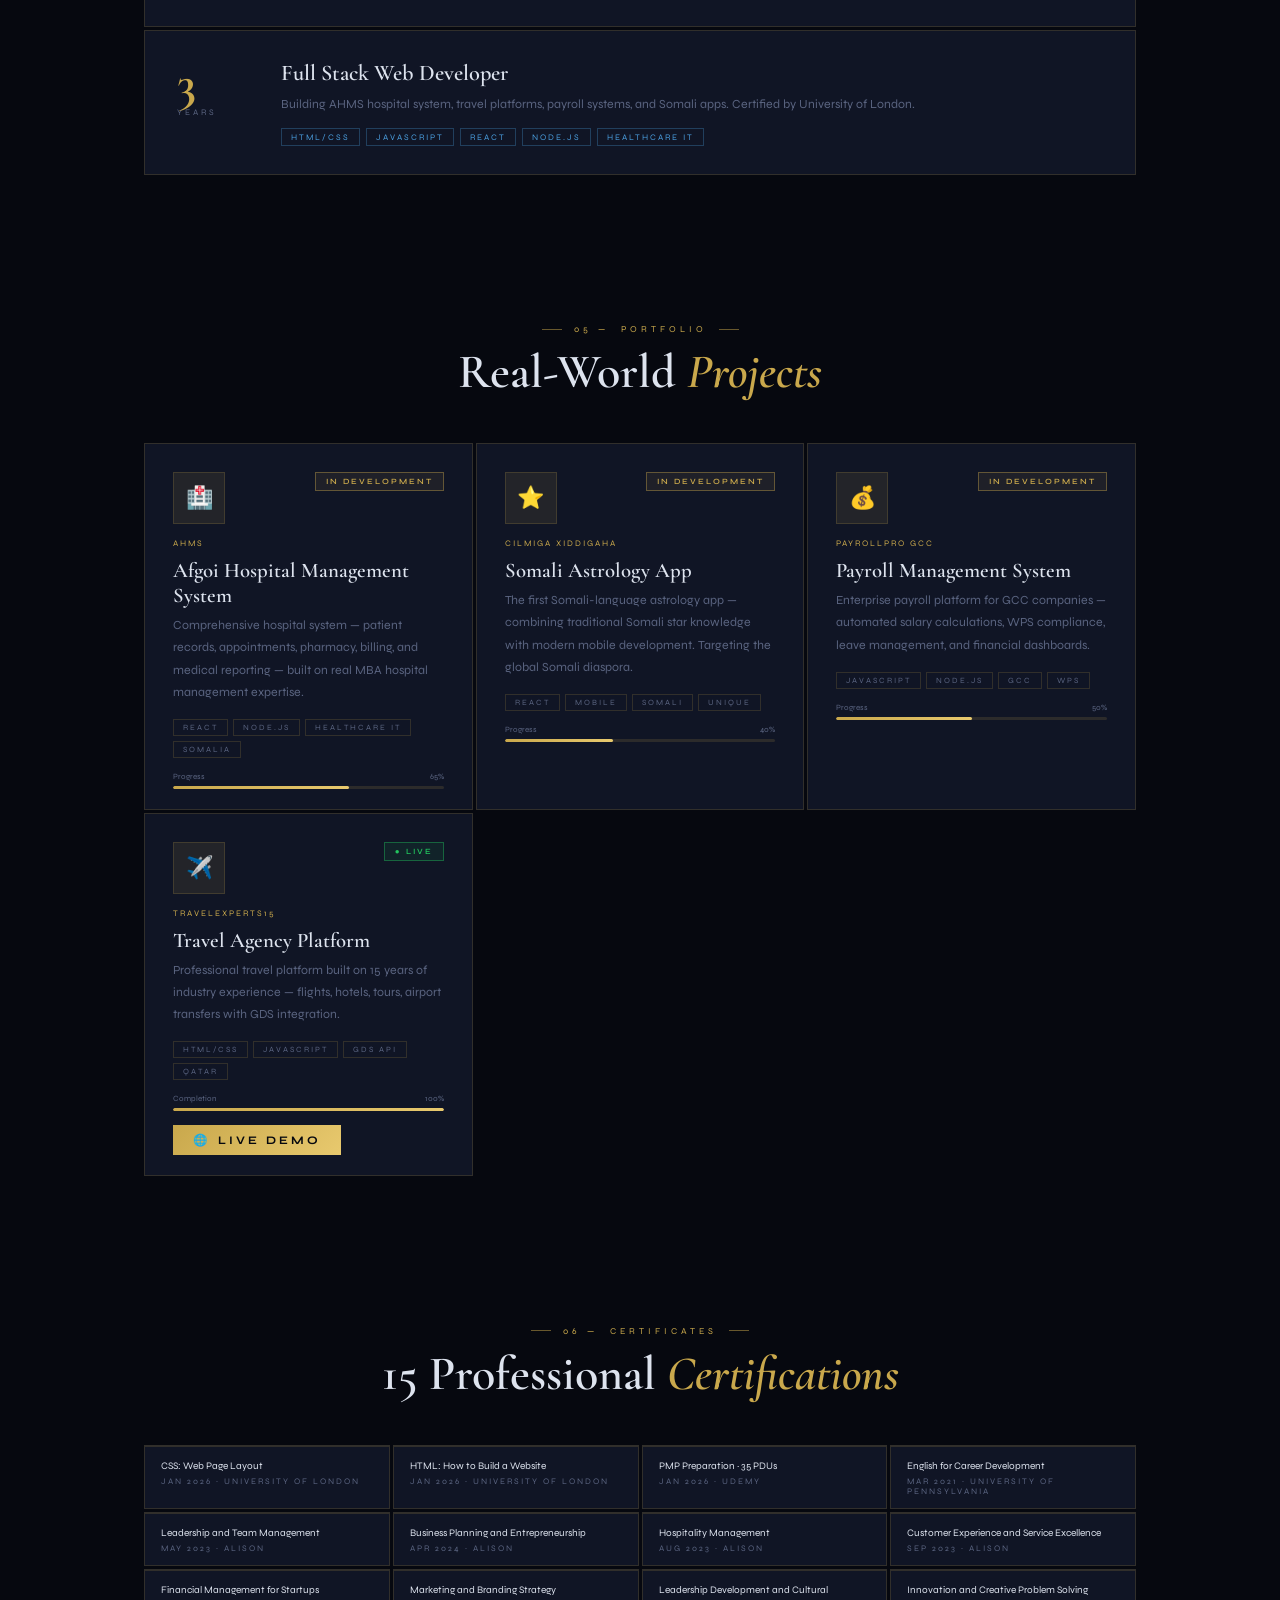
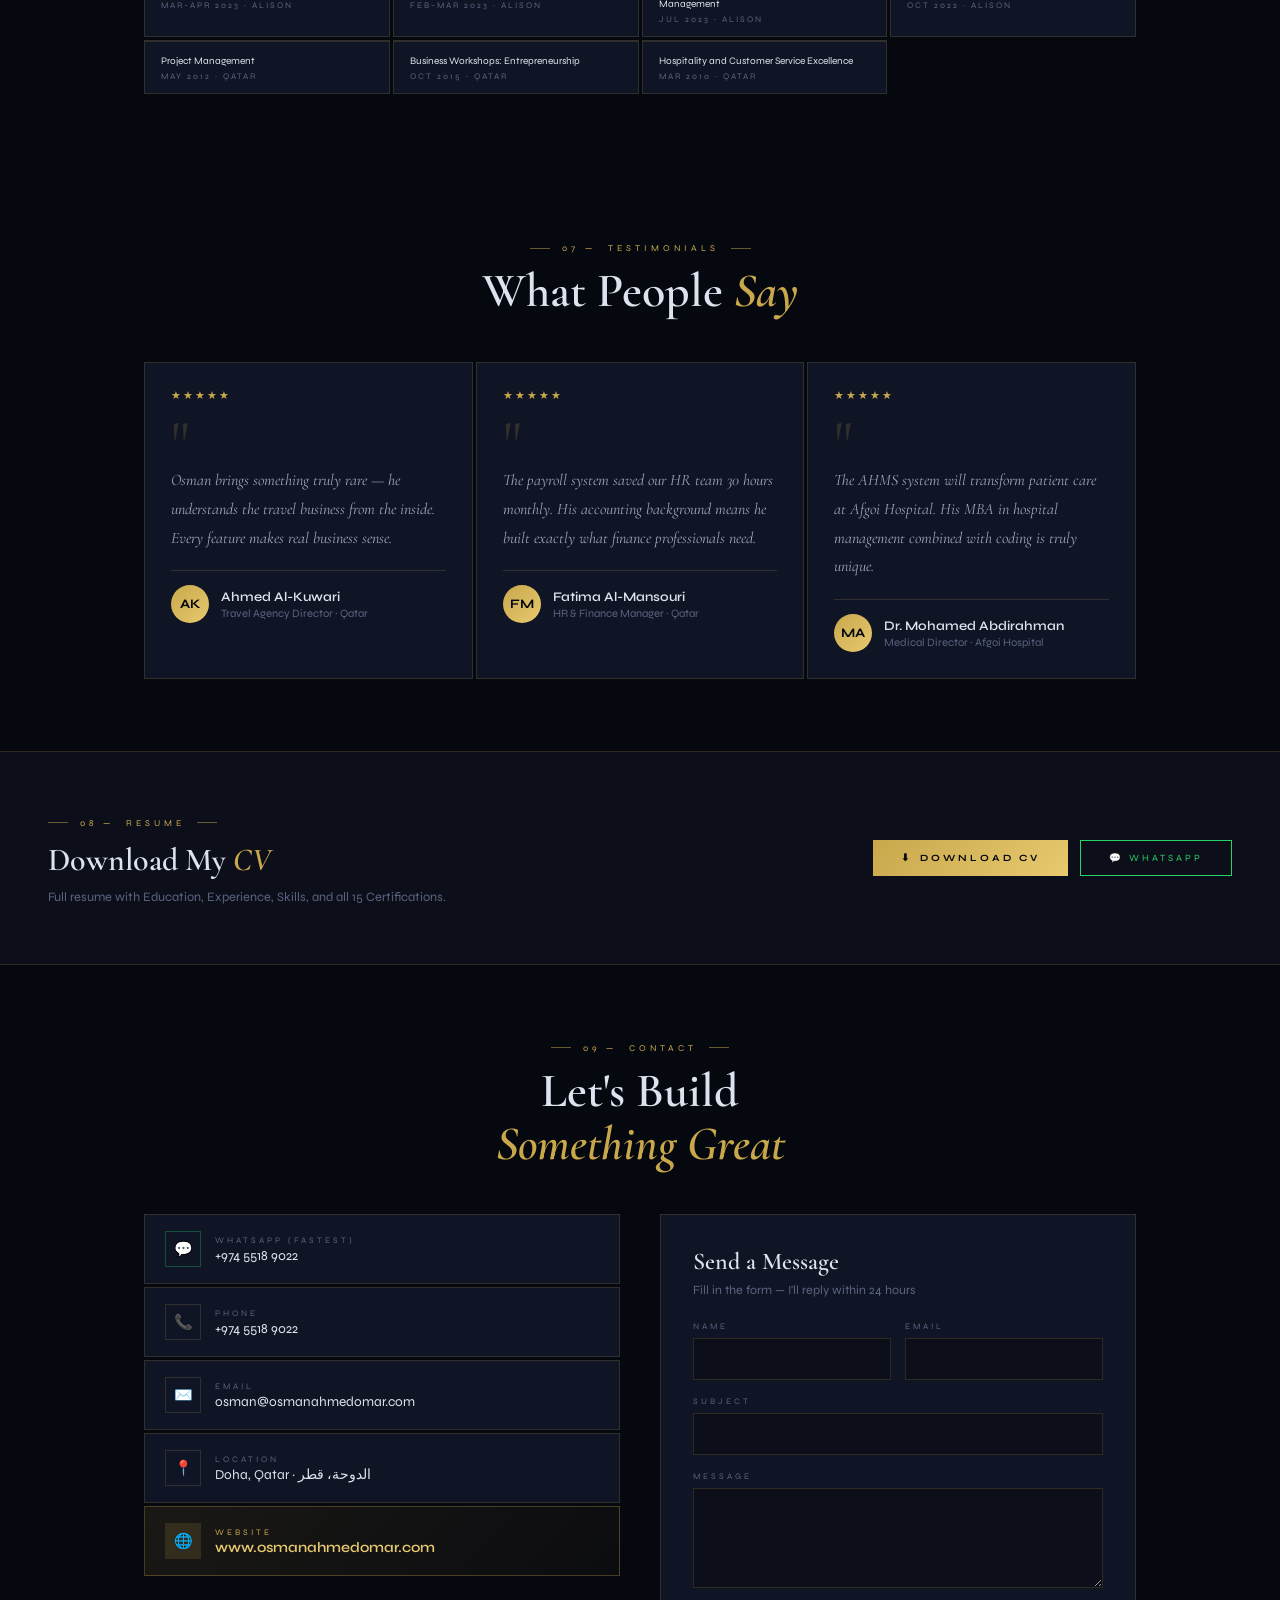
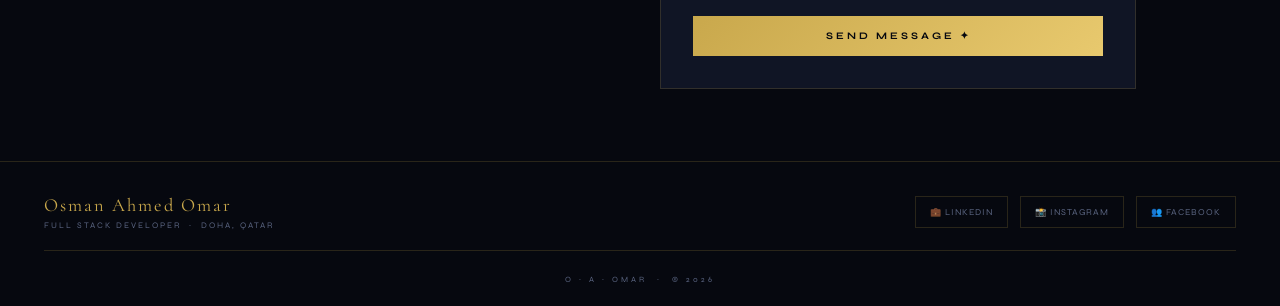
==== commit 2910153c: "Move EN/AR language toggle from fixed side bar into navbar Co-Authored-By: Claude Sonnet 4.6 <norepl" ====
--- a/index.html
+++ b/index.html
@@ -26,12 +26,6 @@
 <!-- SCROLL TO TOP -->
 <button id="scrollTop" onclick="window.scrollTo({top:0,behavior:'smooth'})" title="Back to top">▲</button>
 
-<!-- LANG TOGGLE -->
-<div class="lang-bar">
-  <button class="lang-btn" id="btnEN" onclick="setLang('en')">EN</button>
-  <button class="lang-btn" id="btnAR" onclick="setLang('ar')">ع</button>
-</div>
-
 <!-- BOTTOM ACTION BUTTONS -->
 <div class="bottom-actions">
   <a class="bottom-wa" href="https://wa.me/97455189022" target="_blank" title="WhatsApp">💬</a>
@@ -157,6 +151,10 @@
     <a href="#certificates" onclick="closeNav()"><span class="en">Certificates</span><span class="ar">شهادات</span></a>
     <a href="#contact" onclick="closeNav()"><span class="en">Contact</span><span class="ar">تواصل</span></a>
   </div>
+  <div class="nav-lang">
+    <button class="lang-btn" id="btnEN" onclick="setLang('en')">EN</button>
+    <button class="lang-btn" id="btnAR" onclick="setLang('ar')">ع</button>
+  </div>
   <button class="nav-hamburger" id="navHamburger" onclick="toggleNav()" aria-label="Menu">
     <span></span><span></span><span></span>
   </button>
--- a/styles.css
+++ b/styles.css
@@ -17,11 +17,11 @@
 body.ar span.en{display:none!important;}
 
 
-/* ── LANG TOGGLE ── */
-.lang-bar{position:fixed;top:50%;right:0;transform:translateY(-50%);z-index:400;display:flex;flex-direction:column;gap:2px;}
-body.ar .lang-bar{right:auto;left:0;}
-.lang-btn{width:40px;padding:9px 0;background:var(--card);border:1px solid var(--border);color:var(--muted);font-size:11px;font-weight:700;cursor:pointer;text-align:center;transition:all 0.3s;font-family:'Syne',sans-serif;}
-.lang-btn.active,.lang-btn:hover{background:rgba(201,168,76,0.15);border-color:var(--gold);color:var(--gold);}
+/* ── LANG TOGGLE (navbar) ── */
+.nav-lang{display:flex;gap:4px;align-items:center;}
+.lang-btn{padding:5px 10px;background:transparent;border:1px solid var(--border);color:var(--muted);font-size:9px;font-weight:700;cursor:pointer;letter-spacing:1px;transition:all 0.3s;font-family:'Syne',sans-serif;}
+.lang-btn.active,.lang-btn:hover{background:rgba(201,168,76,0.12);border-color:var(--gold);color:var(--gold);}
+@media(max-width:768px){.nav-lang{display:none;}}
 
 /* ── NAV ── */
 nav{position:fixed;top:0;left:0;right:0;z-index:300;display:flex;justify-content:space-between;align-items:center;padding:16px 48px;background:rgba(6,8,15,0.93);backdrop-filter:blur(20px);border-bottom:1px solid var(--border);transition:padding 0.3s;}
